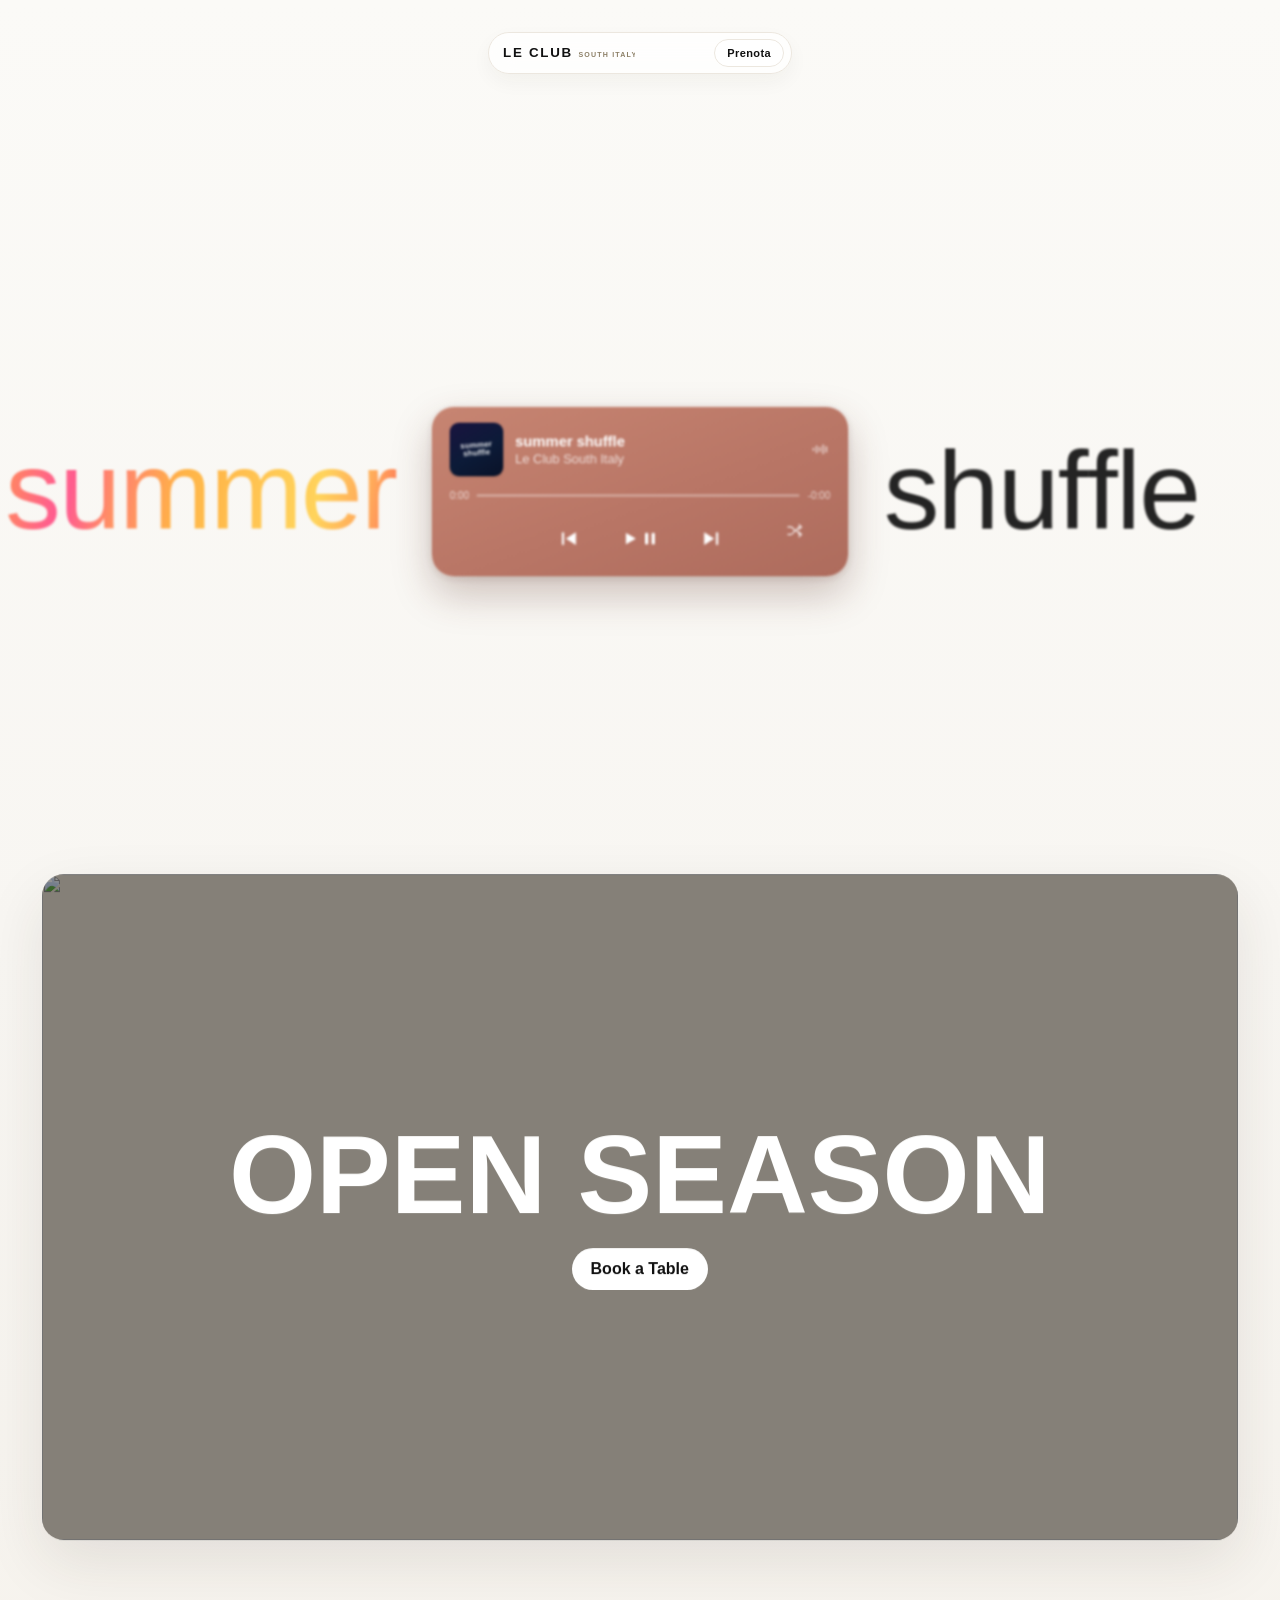
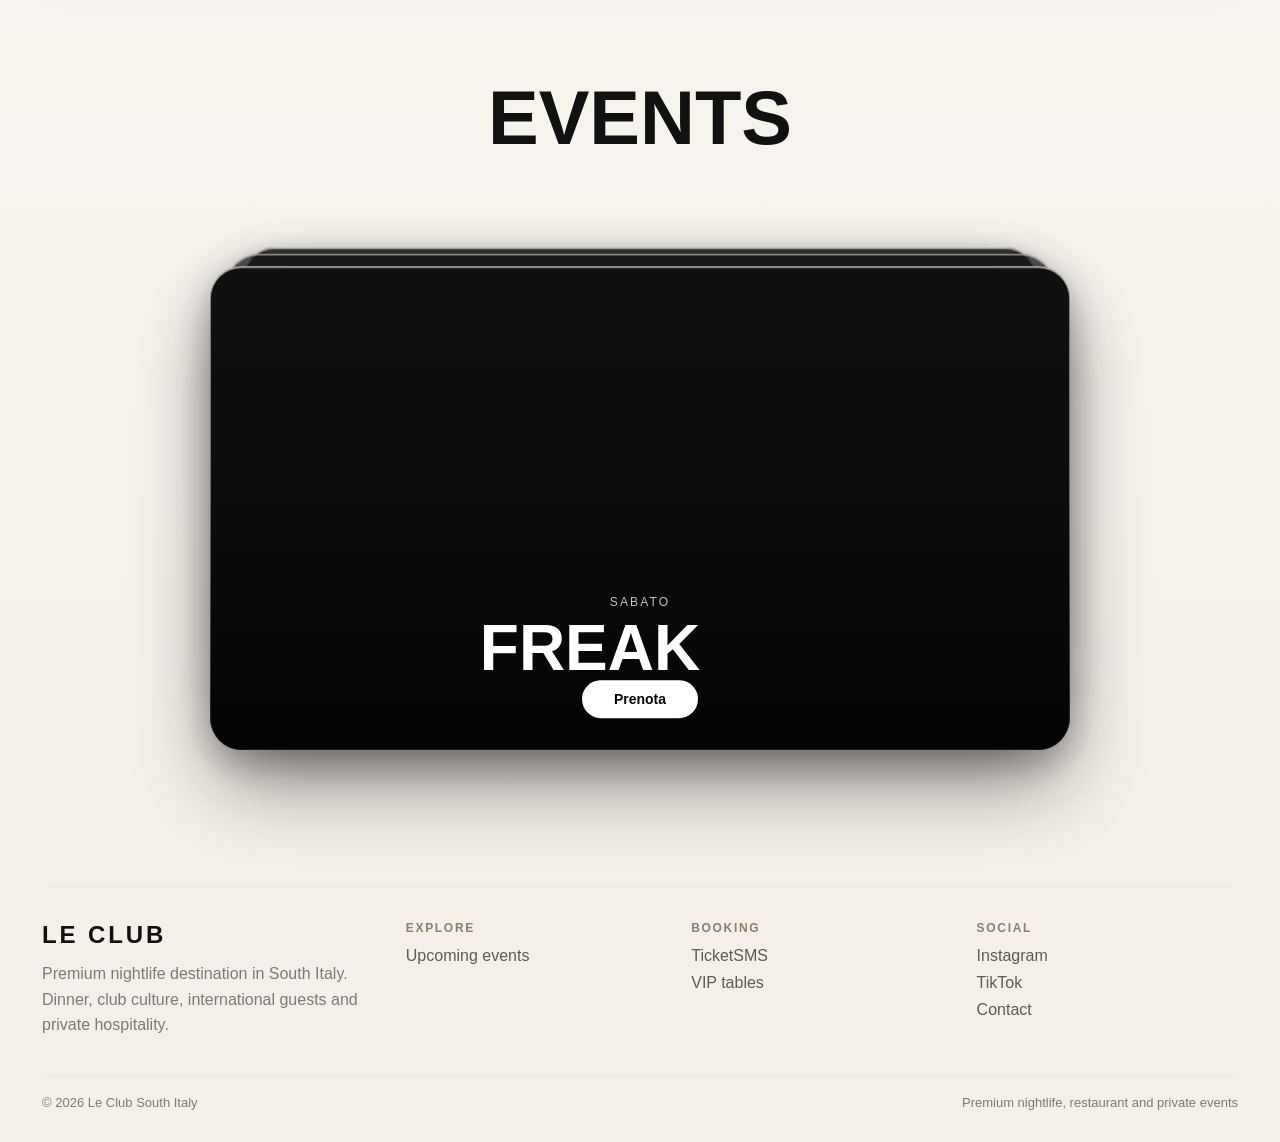
==== index.html @ eda1d2a5 "feat: add scroll-driven parallax to .hero section Hero block now translates upward at 35% of scroll " ====
<!DOCTYPE html>
<html lang="it">
<head>
<meta charset="UTF-8" />
<meta name="viewport" content="width=device-width, initial-scale=1.0" />
<meta name="description" content="Le Club South Italy: nightlife premium, eventi internazionali, ristorante, tavoli VIP e TicketSMS." />
<title>Le Club South Italy | Premium Nightlife</title>
<link rel="stylesheet" href="style.css?v=13" />
</head>
<body>
<div class="container">

<div class="nav header-visible">
<div class="nav-inner">
<div class="logo"><img src="le-club-logo.svg" alt="Le Club South Italy" /></div>
<a class="menu-toggle" href="mailto:vip@leclubsouthitaly.it">Prenota</a>
</div>
</div>

<div class="scroll-wrapper">

<section class="sound-hero" aria-label="Summer shuffle">
<div class="sound-hero-stage">
<div class="sound-hero-block">
<span class="sound-label sound-label-left" aria-hidden="true"><span class="sl" style="--i:0">s</span><span class="sl" style="--i:1">u</span><span class="sl" style="--i:2">m</span><span class="sl" style="--i:3">m</span><span class="sl" style="--i:4">e</span><span class="sl" style="--i:5">r</span></span>

<div class="sound-player" role="group" aria-label="Le Club summer shuffle player">
<div class="sp-top">
<div class="sp-artwork" aria-hidden="true">
<span class="sp-art-text">summer shuffle</span>
</div>
<div class="sp-meta">
<div class="sp-title">summer shuffle</div>
<div class="sp-artist">Le Club South Italy</div>
</div>
<svg class="sp-wave" viewBox="0 0 22 16" aria-hidden="true">
<rect x="0" y="6" width="2.4" height="4" rx="1"/>
<rect x="4" y="3" width="2.4" height="10" rx="1"/>
<rect x="8" y="5" width="2.4" height="6" rx="1"/>
<rect x="12" y="2" width="2.4" height="12" rx="1"/>
<rect x="16" y="4" width="2.4" height="8" rx="1"/>
</svg>
</div>

<div class="sp-progress">
<span class="sp-time sp-time-left">0:00</span>
<div class="sp-bar" role="slider" aria-label="Seek" tabindex="0" aria-valuemin="0" aria-valuemax="100" aria-valuenow="0"><span class="sp-bar-fill"></span></div>
<span class="sp-time sp-time-right">-0:00</span>
</div>

<div class="sp-controls">
<button type="button" class="sp-ctrl sp-ctrl-prev" aria-label="Restart current track">
<svg viewBox="0 0 24 24" aria-hidden="true" fill="currentColor">
<rect x="4.5" y="5" width="2.4" height="14" rx="1.1"/>
<path d="M20 5 L9 12 L20 19 Z"/>
</svg>
</button>
<button type="button" class="sp-ctrl sp-ctrl-play" aria-label="Open Le Club playlist on Spotify">
<svg class="sp-ico-play" viewBox="0 0 24 24" aria-hidden="true" fill="currentColor">
<path d="M7 5 L19 12 L7 19 Z"/>
</svg>
<svg class="sp-ico-pause" viewBox="0 0 24 24" aria-hidden="true" fill="currentColor">
<rect x="6" y="5" width="4" height="14" rx="1"/>
<rect x="14" y="5" width="4" height="14" rx="1"/>
</svg>
</button>
<button type="button" class="sp-ctrl sp-ctrl-next" aria-label="Open on Spotify" title="Open on Spotify">
<svg viewBox="0 0 24 24" aria-hidden="true" fill="currentColor">
<path d="M4 5 L15 12 L4 19 Z"/>
<rect x="17.1" y="5" width="2.4" height="14" rx="1.1"/>
</svg>
</button>
<button type="button" class="sp-ctrl sp-ctrl-airplay" aria-label="Open on Spotify" title="Open on Spotify">
<svg viewBox="0 0 24 24" aria-hidden="true" fill="none" stroke="currentColor" stroke-width="1.7" stroke-linecap="round" stroke-linejoin="round">
<path d="M3 7 L7 7 C10 7 11 12 13 12 C15 12 16 7 19 7 L21 7"/>
<path d="M3 17 L7 17 C10 17 11 12 13 12"/>
<path d="M15 12 C16 12 17 17 19 17 L21 17"/>
<path d="M18 4 L21 7 L18 10"/>
<path d="M18 14 L21 17 L18 20"/>
</svg>
</button>
</div>
<a
class="sound-player-link"
href="https://www.deezer.com/playlist/5237028406"
target="_blank"
rel="noopener noreferrer"
aria-label="Open Le Club playlist on Deezer"></a>
</div>

<span class="sound-label sound-label-right" aria-hidden="true"><span class="sl" style="--i:0">s</span><span class="sl" style="--i:1">h</span><span class="sl" style="--i:2">u</span><span class="sl" style="--i:3">f</span><span class="sl" style="--i:4">f</span><span class="sl" style="--i:5">l</span><span class="sl" style="--i:6">e</span></span>
</div>
</div>
</section>

<section class="hero" aria-label="Le Club South Italy">
<img src="https://images.unsplash.com/photo-1492684223066-81342ee5ff30?auto=format&fit=crop&w=1900&q=88" alt="" aria-hidden="true" />
<div class="hero-overlay">
<div class="hero-content">
<h1>OPEN SEASON</h1>
<div class="hero-actions">
<a class="btn primary" href="mailto:vip@leclubsouthitaly.it">Book a Table</a>
</div>
</div>
</div>
</section>

</div>

<section class="section" id="events">
<div class="section-head events-head">
<h2>EVENTS</h2>
</div>

<div class="events-stack-wrap">
<div class="events-stack">
<article class="event-card" style="background-image:url(https://images.unsplash.com/photo-1501386761578-eac5c94b800a?auto=format&fit=crop&w=1200&q=86)">
<div class="card-overlay"></div>
<div class="card-content">
<span class="card-day">SABATO</span>
<h2 class="card-title">FREAK</h2>
<button class="card-btn" onclick="location.href='mailto:vip@leclubsouthitaly.it'">Prenota</button>
</div>
</article>

<article class="event-card" style="background-image:url(https://images.unsplash.com/photo-1500530855697-b586d89ba3ee?auto=format&fit=crop&w=1200&q=86)">
<div class="card-overlay"></div>
<div class="card-content">
<span class="card-day">DOMENICA</span>
<h2 class="card-title">SUNSET</h2>
<button class="card-btn" onclick="location.href='mailto:vip@leclubsouthitaly.it'">Prenota</button>
</div>
</article>

<article class="event-card" style="background-image:url(https://images.unsplash.com/photo-1519671482749-fd09be7ccebf?auto=format&fit=crop&w=1200&q=86)">
<div class="card-overlay"></div>
<div class="card-content">
<span class="card-day">MARTEDÌ</span>
<h2 class="card-title">Serata Italiana</h2>
<button class="card-btn" onclick="location.href='mailto:vip@leclubsouthitaly.it'">Prenota</button>
</div>
</article>

<article class="event-card" style="background-image:url(https://images.unsplash.com/photo-1492684223066-81342ee5ff30?auto=format&fit=crop&w=1200&q=86)">
<div class="card-overlay"></div>
<div class="card-content">
<span class="card-day">GIOVEDÌ</span>
<h2 class="card-title">TRAPPEATON</h2>
<button class="card-btn" onclick="location.href='mailto:vip@leclubsouthitaly.it'">Prenota</button>
</div>
</article>
</div>
</div>
</section>

<footer class="footer">
<div class="footer-grid">
<div>
<div class="footer-brand">Le Club</div>
<p>Premium nightlife destination in South Italy. Dinner, club culture, international guests and private hospitality.</p>
</div>
<div>
<h4>Explore</h4>
<a href="#events">Upcoming events</a>
</div>
<div>
<h4>Booking</h4>
<a href="https://www.ticketsms.it/" target="_blank" rel="noopener">TicketSMS</a>
<a href="mailto:vip@leclubsouthitaly.it">VIP tables</a>
</div>
<div>
<h4>Social</h4>
<a href="https://www.instagram.com/" target="_blank" rel="noopener">Instagram</a>
<a href="https://www.tiktok.com/" target="_blank" rel="noopener">TikTok</a>
<a href="mailto:info@leclubsouthitaly.it">Contact</a>
</div>
</div>
<div class="footer-bottom">
<span>&copy; 2026 Le Club South Italy</span>
<span>Premium nightlife, restaurant and private events</span>
</div>
</footer>

</div>

<script>
const hero = document.querySelector('.hero');
const heroContent = document.querySelector('.hero-content');
const soundHero = document.querySelector('.sound-hero');
const soundHeroBlock = document.querySelector('.sound-hero-block');
const header = document.querySelector('.nav');
const eventsStack = document.querySelector('.events-stack');
const eventCards = document.querySelectorAll('.event-card');
const reduceMotion = window.matchMedia('(prefers-reduced-motion: reduce)');
let previousScrollY = window.scrollY;
let headerTicking = false;

if (hero && heroContent && !reduceMotion.matches) {
let ticking = false;

const updateHeroMotion = () => {
const scrollRange = window.innerWidth < 700 ? 220 : 280;
const heroTop = hero.getBoundingClientRect().top + window.scrollY;
const rawProgress = Math.max(window.scrollY - heroTop + window.innerHeight * .6, 0) / scrollRange;
const progress = Math.min(Math.max(rawProgress, 0), 1);
const safeEdge = window.innerWidth < 700 ? 28 : 42;
const availableShift = Math.max((hero.offsetHeight - heroContent.offsetHeight) / 2 - safeEdge, 0);
const desiredTravel = window.innerWidth < 700 ? 220 : 320;
const travel = Math.min(desiredTravel, availableShift);
const shift = -progress * travel;

heroContent.style.setProperty('--hero-text-shift', `${shift}px`);

const heroRect = hero.getBoundingClientRect();
const heroHeight = hero.offsetHeight;
const viewportH = window.innerHeight;
const travelDistance = heroHeight + viewportH;
const traveled = viewportH - heroRect.top;
const heroProgress = Math.min(Math.max(traveled / travelDistance, 0), 1);
hero.style.setProperty('--hero-parallax', `${-(heroProgress * travelDistance * 0.35).toFixed(2)}px`);

if (soundHero && soundHeroBlock) {
const covered = Math.max(0, viewportH - heroRect.top) / viewportH;
const coverProgress = Math.min(Math.max(covered, 0), 1);
const blockShift = coverProgress * (window.innerWidth < 700 ? 52 : 76);
const blockScale = 1 - coverProgress * .05;

soundHeroBlock.style.setProperty('--sound-cover-progress', coverProgress.toFixed(3));
soundHeroBlock.style.setProperty('--sound-cover-shift', `${blockShift.toFixed(2)}px`);
soundHeroBlock.style.setProperty('--sound-cover-scale', blockScale.toFixed(3));

soundHero.style.filter = `blur(${coverProgress * 6}px)`;
}

ticking = false;
};

const requestHeroMotion = () => {
if (!ticking) {
requestAnimationFrame(updateHeroMotion);
ticking = true;
}
};

updateHeroMotion();
window.addEventListener('scroll', requestHeroMotion, {passive:true});
window.addEventListener('resize', requestHeroMotion);
}

if (header) {
const updateHeaderVisibility = () => {
const currentScrollY = Math.max(window.scrollY, 0);
const scrollDelta = currentScrollY - previousScrollY;
const nearTop = currentScrollY < 96;

if (nearTop) {
header.classList.add('header-visible');
header.classList.remove('header-hidden');
previousScrollY = currentScrollY;
headerTicking = false;
return;
}

if (Math.abs(scrollDelta) < 4) {
headerTicking = false;
return;
}

const scrollingUp = scrollDelta < 0;

header.classList.toggle('header-visible', scrollingUp);
header.classList.toggle('header-hidden', !scrollingUp);

previousScrollY = currentScrollY;
headerTicking = false;
};

const requestHeaderVisibility = () => {
if (!headerTicking) {
requestAnimationFrame(updateHeaderVisibility);
headerTicking = true;
}
};

updateHeaderVisibility();
window.addEventListener('scroll', requestHeaderVisibility, {passive:true});
}

if (eventsStack && eventCards.length) {
let activeIndex = 0;
let startX = 0;
let currentX = 0;
let isDragging = false;
let hasDragged = false;
let isAnimating = false;

const stackPositions = [
{y:0, scale:1, zIndex:10},
{y:-22, scale:.96, zIndex:9},
{y:-38, scale:.92, zIndex:8}
];

function applyPositions() {
eventCards.forEach((card, i) => {
const depth = (i - activeIndex + eventCards.length) % eventCards.length;
card.classList.toggle('active', depth === 0);
if (depth < stackPositions.length) {
const pos = stackPositions[depth];
card.style.zIndex = pos.zIndex;
card.style.transform = `translate(-50%, calc(-50% + ${pos.y}px)) scale(${pos.scale})`;
card.style.opacity = depth === 0 ? '1' : '0.7';
card.style.pointerEvents = depth === 0 ? 'auto' : 'none';
} else {
card.style.zIndex = 1;
card.style.transform = `translate(-50%, calc(-50% + ${stackPositions[2].y}px)) scale(${stackPositions[2].scale})`;
card.style.opacity = '0.5';
card.style.pointerEvents = 'none';
}
});
}

function sendToBack() {
const card = eventCards[activeIndex];
card.style.transition = 'transform 450ms ease, opacity 300ms ease';
card.style.transform = `translate(-50%, calc(-50% + 0px)) rotate(8deg) scale(0.9)`;
card.style.opacity = '0.3';

requestAnimationFrame(() => {
requestAnimationFrame(() => {
activeIndex = (activeIndex + 1) % eventCards.length;
card.style.transition = 'none';
card.style.opacity = '0.5';
applyPositions();
requestAnimationFrame(() => {
card.style.transition = 'transform 450ms ease, opacity 300ms ease';
setTimeout(() => {
card.style.transition = '';
isAnimating = false;
}, 450);
});
});
});
}

function goToIndex(newIndex) {
if (isAnimating) return;
isAnimating = true;
sendToBack();
}

eventsStack.addEventListener('pointerdown', (e) => {
if (e.target.closest('.card-btn')) return;
if (isAnimating) return;
isDragging = true;
hasDragged = false;
startX = e.clientX;
currentX = startX;
eventsStack.classList.add('is-dragging');
eventsStack.setPointerCapture(e.pointerId);
});

eventsStack.addEventListener('pointermove', (e) => {
if (!isDragging) return;
currentX = e.clientX;
const delta = currentX - startX;
if (Math.abs(delta) > 6) hasDragged = true;
const activeCard = eventCards[activeIndex];
if (activeCard) {
const tilt = Math.max(-6, Math.min(6, delta * 0.02));
activeCard.style.transition = 'none';
activeCard.style.transform = `translate(-50%, calc(-50% + 0px)) scale(1) rotate(${tilt}deg) translateX(${delta * 0.3}px)`;
}
});

const finishDrag = (e) => {
if (!isDragging) return;
const delta = currentX - startX;
const threshold = 50;

if (Math.abs(delta) > threshold && hasDragged) {
goToIndex(activeIndex + (delta < 0 ? 1 : -1));
} else {
const activeCard = eventCards[activeIndex];
if (activeCard) {
activeCard.style.transition = 'transform 550ms cubic-bezier(0.34, 1.56, 0.64, 1)';
applyPositions();
setTimeout(() => {
activeCard.style.transition = '';
}, 550);
}
}

isDragging = false;
eventsStack.classList.remove('is-dragging');
if (e.pointerId !== undefined && eventsStack.hasPointerCapture(e.pointerId)) {
eventsStack.releasePointerCapture(e.pointerId);
}
};

eventsStack.addEventListener('pointerup', finishDrag);
eventsStack.addEventListener('pointercancel', finishDrag);

eventCards.forEach((card, i) => {
card.querySelector('.card-btn').addEventListener('click', (e) => {
e.stopPropagation();
});
});

applyPositions();

if ('IntersectionObserver' in window && !reduceMotion.matches) {
const eventReveal = new IntersectionObserver((entries) => {
entries.forEach((entry) => {
if (entry.isIntersecting) {
document.querySelector('.events-stack-wrap').classList.add('is-visible');
eventReveal.unobserve(entry.target);
}
});
}, {threshold:.24});

eventReveal.observe(document.querySelector('.events-stack-wrap'));
} else {
document.querySelector('.events-stack-wrap').classList.add('is-visible');
}
}

// ─── Deezer Preview Player ─────────────────────────────────────────
(function () {
  'use strict';

  const LOG  = (...a) => console.log('[LeClub]', ...a);
  const WARN = (...a) => console.warn('[LeClub]', ...a);

  // ── DOM refs ────────────────────────────────────────────────────
  const spPlayer = document.querySelector('.sound-player');
  const playBtn  = document.querySelector('.sp-ctrl-play');
  const prevBtn  = document.querySelector('.sp-ctrl-prev');
  const nextBtn  = document.querySelector('.sp-ctrl-next');
  const shuffBtn = document.querySelector('.sp-ctrl-airplay');
  const barFill  = document.querySelector('.sp-bar-fill');
  const barEl    = document.querySelector('.sp-bar');
  const timeCur  = document.querySelector('.sp-time-left');
  const timeRem  = document.querySelector('.sp-time-right');
  const titleEl  = document.querySelector('.sp-title');
  const artistEl = document.querySelector('.sp-artist');
  const artText  = document.querySelector('.sp-art-text');

  // ── State ────────────────────────────────────────────────────────
  let tracks = [];   // [{ title, artist, preview_url }]
  let cursor = 0;    // current index in tracks[]
  let audio  = null; // current HTMLAudioElement
  let rafId  = null;

  // ── Helpers ─────────────────────────────────────────────────────
  const fmtSec = (s) => {
    const t = Math.max(0, Math.floor(s));
    return `${Math.floor(t / 60)}:${String(t % 60).padStart(2, '0')}`;
  };
  const setLoading = (v) => spPlayer && spPlayer.classList.toggle('is-loading', v);
  const setPlaying = (v) => spPlayer && spPlayer.classList.toggle('is-playing', v);

  // ── Playlist loader (JSONP) ──────────────────────────────────────
  const loadPlaylist = () => {
    const cbName = '_dz_cb_' + Date.now();
    const script = document.createElement('script');

    const cleanup = () => {
      delete window[cbName];
      if (script.parentNode) script.parentNode.removeChild(script);
    };

    const timeout = setTimeout(() => {
      cleanup();
      WARN('Deezer JSONP timed out after 10 s');
    }, 10000);

    window[cbName] = (data) => {
      clearTimeout(timeout);
      cleanup();
      tracks = (data.data || [])
        .filter(t => t.preview)
        .map(t => ({
          title:       t.title,
          artist:      t.artist.name,
          preview_url: t.preview,
          proxy_url:   '/api/audio?url=' + encodeURIComponent(t.preview),
        }));
      LOG(`Deezer tracks loaded: ${tracks.length} tracks`);
      if (tracks.length) showTrack(0);
    };

    script.src = 'https://api.deezer.com/playlist/5237028406/tracks?limit=50&output=jsonp&callback=' + cbName;
    script.onerror = () => { clearTimeout(timeout); cleanup(); WARN('Deezer JSONP script error'); };
    document.head.appendChild(script);
  };

  // Update player metadata UI without starting audio
  const showTrack = (idx) => {
    cursor = idx;
    const t = tracks[idx];
    if (!t) return;
    if (titleEl)  titleEl.textContent  = t.title;
    if (artistEl) artistEl.textContent = t.artist;
    if (artText)  artText.textContent  = t.title;
  };

  // ── Audio engine ─────────────────────────────────────────────────
  const stopAudio = () => {
    if (rafId)  { cancelAnimationFrame(rafId); rafId = null; }
    if (audio)  { audio.pause(); audio.src = ''; audio = null; }
    setPlaying(false);
    setLoading(false);
    if (barFill) barFill.style.width = '0%';
    if (barEl)   barEl.setAttribute('aria-valuenow', 0);
    if (timeCur) timeCur.textContent = '0:00';
    if (timeRem) timeRem.textContent = '-0:00';
  };

  // requestAnimationFrame progress ticker
  const tick = () => {
    if (!audio || audio.paused || !audio.duration) { rafId = null; return; }
    const pos = audio.currentTime;
    const dur = audio.duration;
    const pct = (pos / dur) * 100;
    if (barFill) barFill.style.width = pct.toFixed(2) + '%';
    if (barEl)   barEl.setAttribute('aria-valuenow', Math.round(pct));
    if (timeCur) timeCur.textContent = fmtSec(pos);
    if (timeRem) timeRem.textContent = '-' + fmtSec(dur - pos);
    rafId = requestAnimationFrame(tick);
  };

  // Play a track by index (wraps, skips null-preview tracks)
  const playTrack = async (idx) => {
    if (!tracks.length) return;
    idx = ((idx % tracks.length) + tracks.length) % tracks.length;

    // Skip any remaining null-preview entries (loadPlaylist already filters, but be safe)
    let attempts = 0;
    while (!tracks[idx].preview_url && attempts++ < tracks.length) {
      LOG('No preview available, skipping...');
      idx = (idx + 1) % tracks.length;
    }
    if (!tracks[idx].preview_url) { LOG('Error: no previewable tracks found'); return; }

    stopAudio();
    showTrack(idx);
    setLoading(true);

    const tryAudio = (src, fallback) => {
      const a = new Audio(src);
      a.volume = 0.8;

      a.addEventListener('canplay', () => {
        setLoading(false);
        setPlaying(true);
        if (!rafId) rafId = requestAnimationFrame(tick);
      }, { once: true });

      a.addEventListener('ended', () => {
        LOG('Track ended — advancing');
        setPlaying(false);
        if (rafId) { cancelAnimationFrame(rafId); rafId = null; }
        playTrack(cursor + 1);
      });

      a.addEventListener('error', () => {
        const name = tracks[cursor] && tracks[cursor].title;
        LOG('Audio error' + (name ? ' — ' + name : '') + ' src=' + src);
        if (fallback) {
          LOG('Trying fallback URL...');
          stopAudio();
          tryAudio(fallback, null);
        } else {
          setLoading(false);
          setPlaying(false);
        }
      });

      a.addEventListener('waiting',  () => setLoading(true));
      a.addEventListener('playing',  () => {
        setLoading(false);
        setPlaying(true);
        if (!rafId) rafId = requestAnimationFrame(tick);
      });

      a.play().then(() => {
        LOG(`Playing: ${tracks[idx].title} by ${tracks[idx].artist}`);
      }).catch(e => {
        LOG('Play error: ' + e.message);
        if (fallback) {
          LOG('Trying fallback URL...');
          stopAudio();
          tryAudio(fallback, null);
        } else {
          setLoading(false);
        }
      });

      audio = a;
    };

    tryAudio(tracks[idx].proxy_url, tracks[idx].preview_url);
  };

  // ── Init ─────────────────────────────────────────────────────────
  loadPlaylist();

  // ── UI bindings ──────────────────────────────────────────────────
  const on = (el, fn) => {
    if (!el) return;
    el.addEventListener('click', (e) => {
      e.preventDefault();
      e.stopPropagation();
      Promise.resolve(fn(e)).catch(err => WARN('handler error:', err));
    });
  };

  on(playBtn, async () => {
    if (!tracks.length) { LOG('Tracks not loaded yet'); return; }

    // Nothing playing yet, or audio was torn down — start from current cursor
    if (!audio || audio.src === '' || audio.ended) {
      await playTrack(cursor);
      return;
    }

    if (audio.paused) {
      LOG('Resuming');
      await audio.play();
      setPlaying(true);
      if (!rafId) rafId = requestAnimationFrame(tick);
    } else {
      LOG('Pausing');
      audio.pause();
      setPlaying(false);
      if (rafId) { cancelAnimationFrame(rafId); rafId = null; }
    }
  });

  on(prevBtn, async () => {
    if (!tracks.length) return;
    // > 3 s in: restart current track; otherwise go to previous
    if (audio && audio.currentTime > 3) {
      audio.currentTime = 0;
    } else {
      await playTrack(cursor - 1);
    }
  });

  on(nextBtn, async () => {
    if (!tracks.length) return;
    await playTrack(cursor + 1);
  });

  on(shuffBtn, async () => {
    if (!tracks.length) return;
    shuffBtn.classList.add('is-active');
    setTimeout(() => shuffBtn.classList.remove('is-active'), 400);
    await playTrack(Math.floor(Math.random() * tracks.length));
  });

  on(barEl, (e) => {
    if (!audio || !audio.duration) return;
    const r   = barEl.getBoundingClientRect();
    const pct = Math.max(0, Math.min(1, (e.clientX - r.left) / r.width));
    audio.currentTime = pct * audio.duration;
    // update bar immediately even if paused
    if (barFill) barFill.style.width = (pct * 100).toFixed(2) + '%';
    if (timeCur) timeCur.textContent = fmtSec(audio.currentTime);
    if (timeRem) timeRem.textContent = '-' + fmtSec(audio.duration - audio.currentTime);
  });
})();

</script>
</body>
</html>
---- style.css ----
:root{
--bg:#f8f6f2;
--card:#ffffff;
--surface:#ffffff;
--surface-soft:#f1ede6;
--text:#111111;
--muted:#7a7a7a;
--line:#ece7df;
--accent:#cdbfa4;
--accent-soft:#eee7da;
--ink:#111111;
--radius:20px;
--shadow:0 24px 70px rgba(48,41,31,.12);
--hero-offset:clamp(104px,9vw,140px);
}
*{box-sizing:border-box}
html{scroll-behavior:smooth}
body{
margin:0;
font-family:'SF Pro Display',-apple-system,BlinkMacSystemFont,sans-serif;
background:linear-gradient(180deg,#fbfaf7 0%,var(--bg) 34%,#f4efe7 100%);
color:var(--text);
letter-spacing:0;
}
a{color:inherit}
button,input{font:inherit}
img{display:block;max-width:100%}
.container{width:min(1240px,100%);margin:auto;padding:28px 22px 22px}
.section{padding:88px 0 0}
.section-head{
display:flex;
align-items:flex-end;
justify-content:space-between;
gap:24px;
margin-bottom:22px;
}
.section-kicker{
margin:0 0 10px;
color:var(--accent);
font-size:12px;
font-weight:700;
letter-spacing:.16em;
text-transform:uppercase;
}
.section h2{
margin:0;
max-width:760px;
font-size:clamp(34px,5vw,70px);
line-height:.98;
font-weight:760;
text-transform:uppercase;
}
.section-lead{max-width:430px;margin:0;color:var(--muted);font-size:17px;line-height:1.7}

/* NAV */
.nav{--header-top:32px;position:fixed;top:var(--header-top);left:50%;z-index:100;display:flex;justify-content:center;transform:translateX(-50%)}
.nav.header-hidden .nav-inner{transform:translateY(calc(-100% - var(--header-top) - 12px))}
.nav.header-visible .nav-inner{transform:translateY(0)}
.nav-inner{
width:min(304px,calc(100vw - 56px));
display:flex;
align-items:center;
justify-content:space-between;
gap:10px;
padding:6px 7px 6px 14px;
border:1px solid var(--line);
border-radius:999px;
background:rgba(255,255,255,.78);
box-shadow:0 8px 20px rgba(48,41,31,.045);
backdrop-filter:blur(12px);
transition:transform .24s ease;
will-change:transform;
}
.logo{display:flex;align-items:center;min-width:0}
.logo img{display:block;width:auto;height:22px;max-width:168px}
.menu-toggle{
min-width:64px;
height:28px;
padding:0 12px;
display:inline-flex;
align-items:center;
justify-content:center;
border:1px solid var(--line);
border-radius:999px;
background:rgba(255,255,255,.72);
color:#111;
font-size:11px;
font-weight:650;
letter-spacing:.035em;
text-decoration:none;
box-shadow:none;
transition:transform .2s ease,box-shadow .2s ease,background .2s ease;
}
.menu-toggle:hover{transform:translateY(-1px);background:#fff;box-shadow:0 6px 14px rgba(48,41,31,.06)}

/* SHARED */
.btn{
display:inline-flex;
align-items:center;
justify-content:center;
gap:8px;
min-height:46px;
padding:12px 18px;
border:1px solid transparent;
border-radius:999px;
font-weight:720;
text-decoration:none;
transition:transform .2s ease,background .2s ease,border-color .2s ease,color .2s ease,box-shadow .2s ease,opacity .2s ease;
}
.btn:hover{transform:translateY(-2px);box-shadow:0 14px 28px rgba(48,41,31,.13)}
.btn.primary{background:#111;color:#fff;border-color:#111}
.btn.light{background:rgba(255,255,255,.92);color:#111;border-color:rgba(255,255,255,.58)}
.btn.ghost{background:rgba(255,255,255,.15);color:white;border-color:rgba(255,255,255,.42)}
.btn.dark{background:#111;color:#fff}

/* SCROLL WRAPPER */
.scroll-wrapper{
position:relative;
}

/* SOUND HERO (summer shuffle player) */
.sound-hero{
position:sticky;
top:0;
height:100vh;
z-index:1;
background:transparent;
will-change:filter;
}
.sound-hero-stage{
min-height:100vh;
display:grid;
place-items:center;
padding:clamp(24px,5vw,56px) 0;
pointer-events:none;
}
.sound-hero-block{
--sound-cover-progress:0;
--sound-cover-shift:0px;
--sound-cover-scale:1;
width:min(100%,1180px);
display:grid;
grid-template-columns:minmax(0,1fr) minmax(320px,420px) minmax(0,1fr);
grid-template-areas:"summer player shuffle";
justify-items:center;
align-items:center;
gap:clamp(18px,4vw,36px);
transform:translate3d(0,var(--sound-cover-shift),0) scale(var(--sound-cover-scale));
transform-origin:center center;
will-change:transform;
pointer-events:none;
}
.sound-label{
position:relative;
font-size:clamp(44px,9vw,112px);
line-height:.95;
font-weight:300;
letter-spacing:-.015em;
color:var(--text);
user-select:none;
font-family:'SF Pro Display',-apple-system,BlinkMacSystemFont,sans-serif;
white-space:nowrap;
opacity:0;
transform:translate3d(0,18px,0);
animation:label-reveal .9s cubic-bezier(.22,1,.36,1) .08s forwards,
  label-drift 12s ease-in-out 1.05s infinite alternate;
pointer-events:none;
}
.sound-label-left{
grid-area:summer;
justify-self:end;
}
.sound-label-right{
grid-area:shuffle;
justify-self:start;
animation-delay:.26s,1.35s;
}

/* 'summer' keeps the warm gradient per letter
   La gradient è applicata ad ogni lettera singola (non al parent) perché
   background-clip:text combinato con transform sui figli causa rendering
   inconsistente. Ogni lettera ha il proprio slot di gradient calcolato
   tramite --i per simulare una gradient continua. */
.sound-label-left .sl{
background-image:linear-gradient(100deg,#ff8e5a 0%,#ff5d8f 18%,#ffb347 38%,#ffd45c 58%,#ff8e5a 78%,#ff5d8f 100%);
background-size:600% 100%;
background-position:calc(var(--i) * 16% + 0%) 50%;
-webkit-background-clip:text;
background-clip:text;
-webkit-text-fill-color:transparent;
color:transparent;
display:inline-block;
}
.sound-label-right .sl{
display:inline-block;
color:rgba(17,17,17,.92);
}

.sound-player{
grid-area:player;
position:relative;
display:block;
width:min(100%,420px);
z-index:1;
padding:16px 18px 14px;
border-radius:22px;
background:linear-gradient(160deg,#c78572 0%,#b97666 55%,#ae6c5d 100%);
box-shadow:0 18px 40px rgba(88,48,36,.28),0 2px 8px rgba(88,48,36,.14),inset 0 1px 0 rgba(255,255,255,.12);
color:#fff;
cursor:pointer;
transition:box-shadow .24s ease,transform .24s ease;
}
.sound-player:hover{
box-shadow:0 22px 50px rgba(88,48,36,.3),0 2px 8px rgba(88,48,36,.14),inset 0 1px 0 rgba(255,255,255,.12);
transform:translateY(-1px);
}
.sound-player svg{display:block;max-width:none}
.sound-player-link{
position:absolute;
inset:0;
z-index:4;
display:block;
background:transparent;
cursor:pointer;
border-radius:inherit;
}
.sound-player-link:focus-visible{
outline:2px solid rgba(255,255,255,.78);
outline-offset:4px;
}
.sp-top{display:flex;align-items:center;gap:12px}
.sp-artwork{
width:54px;height:54px;flex:0 0 54px;
border-radius:9px;
background:linear-gradient(150deg,#1a1440 0%,#0c1b38 55%,#0a1228 100%);
display:flex;align-items:center;justify-content:center;
padding:4px;
box-shadow:0 1px 2px rgba(0,0,0,.2);
overflow:hidden;
}
.sp-artwork span{
font-size:8px;
font-weight:600;
text-transform:lowercase;
letter-spacing:.02em;
line-height:1.05;
color:#fff;
text-align:center;
transform:rotate(-4deg);
opacity:.92;
}
.sp-meta{flex:1;min-width:0}
.sp-title{
font-size:15px;font-weight:600;letter-spacing:-.005em;
white-space:nowrap;overflow:hidden;text-overflow:ellipsis;
color:#fff;
}
.sp-artist{
font-size:13px;font-weight:400;
color:rgba(255,255,255,.76);
white-space:nowrap;overflow:hidden;text-overflow:ellipsis;
margin-top:2px;
}
.sp-wave{
width:18px;height:14px;flex:0 0 18px;
opacity:.56;fill:#fff;
}
.sp-progress{
display:flex;align-items:center;gap:8px;
margin-top:14px;
}
.sp-time{
font-size:10px;font-weight:500;
color:rgba(255,255,255,.72);
font-variant-numeric:tabular-nums;
}
.sp-bar{
flex:1;height:3px;border-radius:2px;
background:rgba(255,255,255,.28);
overflow:hidden;
cursor:pointer;
}
.sp-bar-fill{display:block;width:0;height:100%;background:rgba(255,255,255,.92);border-radius:2px}
.sp-controls{
display:flex;align-items:center;justify-content:center;
gap:26px;
margin-top:10px;
padding:6px 0 2px;
position:relative;
z-index:5;
}
.sp-ctrl{
display:inline-flex;align-items:center;justify-content:center;
background:none;border:0;padding:4px;margin:0;
color:#fff;cursor:pointer;
transition:transform .14s ease,opacity .14s ease;
position:relative;
z-index:5;
min-width:44px;
min-height:44px;
}
.sp-ctrl:hover{opacity:.82}
.sp-ctrl:active{transform:scale(.9)}
.sp-ctrl:focus-visible{outline:2px solid rgba(255,255,255,.72);outline-offset:3px;border-radius:6px}
.sp-ctrl svg{width:22px;height:22px;display:block}
.sp-ctrl-play svg{width:20px;height:20px}
.sp-ctrl-play{z-index:6;border-radius:999px}
.sp-ctrl-airplay{position:absolute;right:14px;bottom:10px;opacity:.82;padding:6px}
.sp-ctrl-airplay svg{width:18px;height:18px}
.sp-ctrl-airplay.is-active{opacity:1;transform:scale(1.12)}

/* ─── Spotify playback state ─────────────────────────────────────── */
.sound-player{pointer-events:auto}
.sp-bar{position:relative;z-index:5}
.sp-ico-pause{display:none}

/* Playing */
.sound-player.is-playing .sp-ico-play{display:none}
.sound-player.is-playing .sp-ico-pause{display:block}
.sound-player.is-playing .sp-wave{opacity:.9}
.sound-player.is-playing .sp-wave rect{animation:wave-pulse .52s ease-in-out infinite alternate}
.sound-player.is-playing .sp-wave rect:nth-child(2){animation-delay:.1s}
.sound-player.is-playing .sp-wave rect:nth-child(3){animation-delay:.22s}
.sound-player.is-playing .sp-wave rect:nth-child(4){animation-delay:.34s}
.sound-player.is-playing .sp-wave rect:nth-child(5){animation-delay:.46s}

/* Loading — spinner replaces play/pause icon */
.sound-player.is-loading .sp-ctrl-play .sp-ico-play,
.sound-player.is-loading .sp-ctrl-play .sp-ico-pause{opacity:0}
.sound-player.is-loading .sp-ctrl-play::after{
content:'';
position:absolute;
inset:0;
margin:auto;
width:14px;height:14px;
border:1.8px solid rgba(255,255,255,.22);
border-top-color:rgba(255,255,255,.88);
border-radius:50%;
animation:sp-spin .65s linear infinite;
}

@keyframes label-reveal{
to{opacity:1;transform:translate3d(0,0,0)}
}
@keyframes label-drift{
0%{transform:translate3d(0,0,0)}
100%{transform:translate3d(0,-4px,0)}
}
@keyframes wave-pulse{
0%{transform:scaleY(.86)}
100%{transform:scaleY(1)}
}
@keyframes sp-spin{
to{transform:rotate(360deg)}
}
@keyframes player-progress{
0%{width:22%}
100%{width:76%}
}

@media(prefers-reduced-motion:reduce){
.sound-hero-block{transform:none}
.sound-label{animation:none;opacity:1;transform:none}
}

/* HERO */
.hero{
position:relative;
z-index:10;
min-height:clamp(560px,74vh,760px);
overflow:hidden;
border-radius:22px;
background:#d9d0c3;
box-shadow:0 22px 60px rgba(48,41,31,.1);
isolation:isolate;
transform:translate3d(0,var(--hero-parallax,0px),0);
will-change:transform;
}
.hero>img{
position:absolute;
inset:0;
width:100%;
height:100%;
object-fit:cover;
filter:saturate(.88) contrast(1.04) brightness(.94);
}
.hero::after{
content:"";
position:absolute;
inset:0;
background:rgba(17,17,17,.42);
z-index:1;
}
.hero-overlay{
position:relative;
z-index:2;
min-height:inherit;
display:flex;
align-items:center;
justify-content:center;
padding:clamp(28px,5vw,64px);
}
.hero-content{
display:flex;
flex-direction:column;
align-items:center;
gap:22px;
text-align:center;
transform:translate3d(0,var(--hero-text-shift,0px),0);
transition:transform .06s linear;
will-change:transform;
}
.hero h1{
max-width:980px;
margin:0;
font-size:clamp(48px,9vw,112px);
line-height:.9;
font-weight:760;
text-transform:uppercase;
color:white;
}
.hero-actions{display:flex;justify-content:center}
.hero .btn{min-height:42px;padding:11px 18px}
.hero .btn.primary{background:#fff;color:#111;border-color:rgba(255,255,255,.76);box-shadow:none}

@media(prefers-reduced-motion:reduce){
.hero{transform:none;will-change:auto}
.hero-content{transform:none;transition:none;will-change:auto}
}

/* EVENTS */
.events-head{
display:block;
max-width:none;
margin:0 0 clamp(26px,5vw,54px);
text-align:center;
}
.events-head h2{max-width:none;font-size:clamp(40px,7vw,76px);line-height:.95}
.events-stack-wrap{
opacity:0;
transform:translate3d(0,26px,0) scale(.985);
transition:opacity .7s ease,transform .7s cubic-bezier(.22,1,.36,1);
will-change:opacity,transform;
}
.events-stack-wrap.is-visible{opacity:1;transform:translate3d(0,0,0) scale(1)}
.events-stack{
position:relative;
width:100%;
height:600px;
display:flex;
align-items:center;
justify-content:center;
overflow:visible;
touch-action:pan-y;
}
.events-stack.is-dragging{cursor:grabbing}
.event-card{
width:min(82vw,860px);
aspect-ratio:16/9;
border-radius:32px;
overflow:hidden;
position:absolute;
left:50%;
top:50%;
cursor:grab;
user-select:none;
background-size:cover;
background-position:center;
background-color:#101010;
box-shadow:0 2px 0 0 rgba(255,255,255,.45) inset,0 40px 80px rgba(0,0,0,.3),0 12px 32px rgba(0,0,0,.2);
outline:1.5px solid rgba(255,255,255,.5);
outline-offset:-1.5px;
transition:transform .45s cubic-bezier(.25,.46,.45,.94),opacity .4s ease;
will-change:transform,opacity;
}
.event-card.active{cursor:grab}
.event-card:not(.active){cursor:pointer}
.card-overlay{
position:absolute;
inset:0;
background:linear-gradient(to top,rgba(0,0,0,.8) 0%,rgba(0,0,0,.2) 55%,transparent 100%);
z-index:1;
}
.card-content{
position:absolute;
bottom:32px;
left:0;
right:0;
text-align:center;
color:white;
z-index:2;
}
.card-day{
display:block;
font-size:12px;
letter-spacing:.18em;
text-transform:uppercase;
opacity:.75;
margin-bottom:8px;
}
.card-title{
font-size:clamp(22px,4vw,46px);
font-weight:800;
margin:0 0 16px 0;
line-height:1;
text-transform:uppercase;
}
.card-btn{
background:white;
color:black;
border:none;
padding:11px 32px;
border-radius:100px;
font-size:14px;
font-weight:600;
cursor:pointer;
transition:transform .2s ease,box-shadow .2s ease;
}
.card-btn:hover{
transform:translateY(-2px);
box-shadow:0 8px 24px rgba(0,0,0,.2);
}

/* RESTAURANT */
.restaurant{
display:grid;
grid-template-columns:1.08fr .92fr;
gap:18px;
align-items:stretch;
}
.feature-media{
min-height:520px;
overflow:hidden;
border-radius:var(--radius);
box-shadow:0 18px 46px rgba(48,41,31,.1);
}
.feature-media img{width:100%;height:100%;object-fit:cover;filter:saturate(.9) contrast(1.02);transition:transform .55s ease}
.feature-media:hover img{transform:scale(1.04)}
.feature-copy{
display:flex;
flex-direction:column;
justify-content:center;
gap:18px;
padding:clamp(26px,4vw,52px);
border:1px solid var(--line);
border-radius:var(--radius);
background:var(--card);
box-shadow:0 18px 46px rgba(48,41,31,.08);
}
.feature-copy h3{margin:0;font-size:clamp(30px,4vw,54px);font-weight:760;line-height:.98;text-transform:uppercase}
.feature-copy .eyebrow{color:#8d8067}
.feature-copy p{margin:0;color:var(--muted);font-size:16px;line-height:1.75}
.detail-grid{display:grid;grid-template-columns:repeat(2,1fr);gap:12px;margin-top:4px}
.detail{
padding:14px;
border:1px solid var(--line);
border-radius:14px;
background:#fbfaf7;
}
.detail strong{display:block;font-size:13px;font-weight:720;text-transform:uppercase}
.detail span{display:block;margin-top:6px;color:var(--muted);font-size:13px;line-height:1.4}

/* LOCATION */
.location{
display:grid;
grid-template-columns:.9fr 1.1fr;
gap:18px;
align-items:stretch;
}
.location-panel{
padding:clamp(26px,4vw,52px);
border:1px solid var(--line);
border-radius:var(--radius);
background:var(--card);
box-shadow:0 18px 46px rgba(48,41,31,.08);
}
.location-panel h3{margin:0 0 14px;font-size:clamp(30px,4vw,54px);font-weight:760;line-height:.98;text-transform:uppercase}
.location-panel p{margin:0 0 20px;color:var(--muted);line-height:1.75}
.location-list{display:grid;gap:12px;margin-bottom:22px}
.location-list div{display:flex;justify-content:space-between;gap:16px;padding-bottom:12px;border-bottom:1px solid var(--line)}
.location-list strong{font-size:13px;font-weight:720;text-transform:uppercase}
.location-list span{color:var(--muted);text-align:right}
.map-card{
position:relative;
min-height:430px;
overflow:hidden;
border-radius:var(--radius);
background:#d8d0c3;
box-shadow:0 18px 46px rgba(48,41,31,.1);
}
.map-card img{position:absolute;inset:0;width:100%;height:100%;object-fit:cover;filter:saturate(.82) contrast(1.02) brightness(1.06)}
.map-card::after{content:"";position:absolute;inset:0;background:linear-gradient(0deg,rgba(17,17,17,.56),rgba(17,17,17,.04))}
.map-label{
position:absolute;
left:22px;
right:22px;
bottom:22px;
z-index:2;
display:flex;
justify-content:space-between;
gap:16px;
align-items:end;
}
.map-label strong{display:block;font-size:24px;font-weight:760;text-transform:uppercase;color:white}
.map-label span{display:block;margin-top:6px;color:rgba(255,255,255,.72)}

/* FOOTER */
.footer{
margin-top:78px;
padding:34px 0 10px;
border-top:1px solid var(--line);
}
.footer-grid{
display:grid;
grid-template-columns:1.3fr repeat(3,1fr);
gap:24px;
align-items:start;
}
.footer-brand{font-size:24px;font-weight:760;letter-spacing:.12em;text-transform:uppercase}
.footer p{max-width:360px;margin:12px 0 0;color:var(--muted);line-height:1.6}
.footer h4{margin:0 0 12px;color:#8d8067;font-size:12px;letter-spacing:.14em;text-transform:uppercase}
.footer a{display:block;margin:9px 0;color:#5f5a53;text-decoration:none}
.footer a:hover{color:var(--text)}
.footer-bottom{
display:flex;
justify-content:space-between;
gap:18px;
margin-top:38px;
padding-top:18px;
border-top:1px solid var(--line);
color:var(--muted);
font-size:13px;
}

/* RESPONSIVE */
@media(max-width:980px){
.container{padding:16px}
.nav{--header-top:22px}
.nav-inner{width:min(316px,calc(100vw - 32px))}
.hero{min-height:620px}
.sound-hero{height:100vh}
.sound-hero-stage{min-height:100vh}
.sound-label{font-size:clamp(34px,6vw,68px)}
.sound-player{width:min(100%,380px)}
.section{padding-top:58px}
.section-head{display:block}
.section-lead{margin-top:14px}
.restaurant,.location{grid-template-columns:1fr}
.events-stack{height:520px}
.event-card{width:min(82vw,600px)}
.feature-media,.map-card{min-height:420px}
.footer-grid{grid-template-columns:1fr 1fr}
}
@media(max-width:699px){
.sound-hero-block{
width:min(100%,360px);
grid-template-columns:minmax(0,1fr);
grid-template-areas:
"summer"
"player"
"shuffle";
gap:18px;
}
.sound-label-left,.sound-label-right{justify-self:center}
}
@media(max-width:560px){
.container{padding:12px}
:root{--hero-offset:72px}
.nav-inner{padding-left:12px}
.logo img{height:20px;max-width:132px}
.hero,.feature-media,.feature-copy,.location-panel,.map-card{border-radius:14px}
.hero{min-height:580px}
.sound-hero{height:100vh}
.sound-hero-stage{
min-height:100vh;
padding:24px 0 120px;
}
.sound-player{width:min(340px,calc(100vw - 48px));padding:15px 16px 13px}
.sound-label{font-size:clamp(40px,11vw,64px);letter-spacing:-.01em}
.hero-overlay{padding:28px 20px}
.hero-actions{width:100%}
.hero-actions .btn{width:100%}
.events-stack{height:480px}
.event-card{width:calc(100vw - 54px);border-radius:20px}
.card-overlay{padding:0}
.card-content{bottom:24px}
.card-title{font-size:clamp(24px,8vw,40px)}
.card-btn{padding:10px 24px;font-size:13px}
.detail-grid,.footer-grid{grid-template-columns:1fr}
.location-list div,.map-label,.footer-bottom{display:block}
.location-list span{display:block;text-align:left;margin-top:5px}
.map-label .btn{margin-top:14px;width:100%}
}
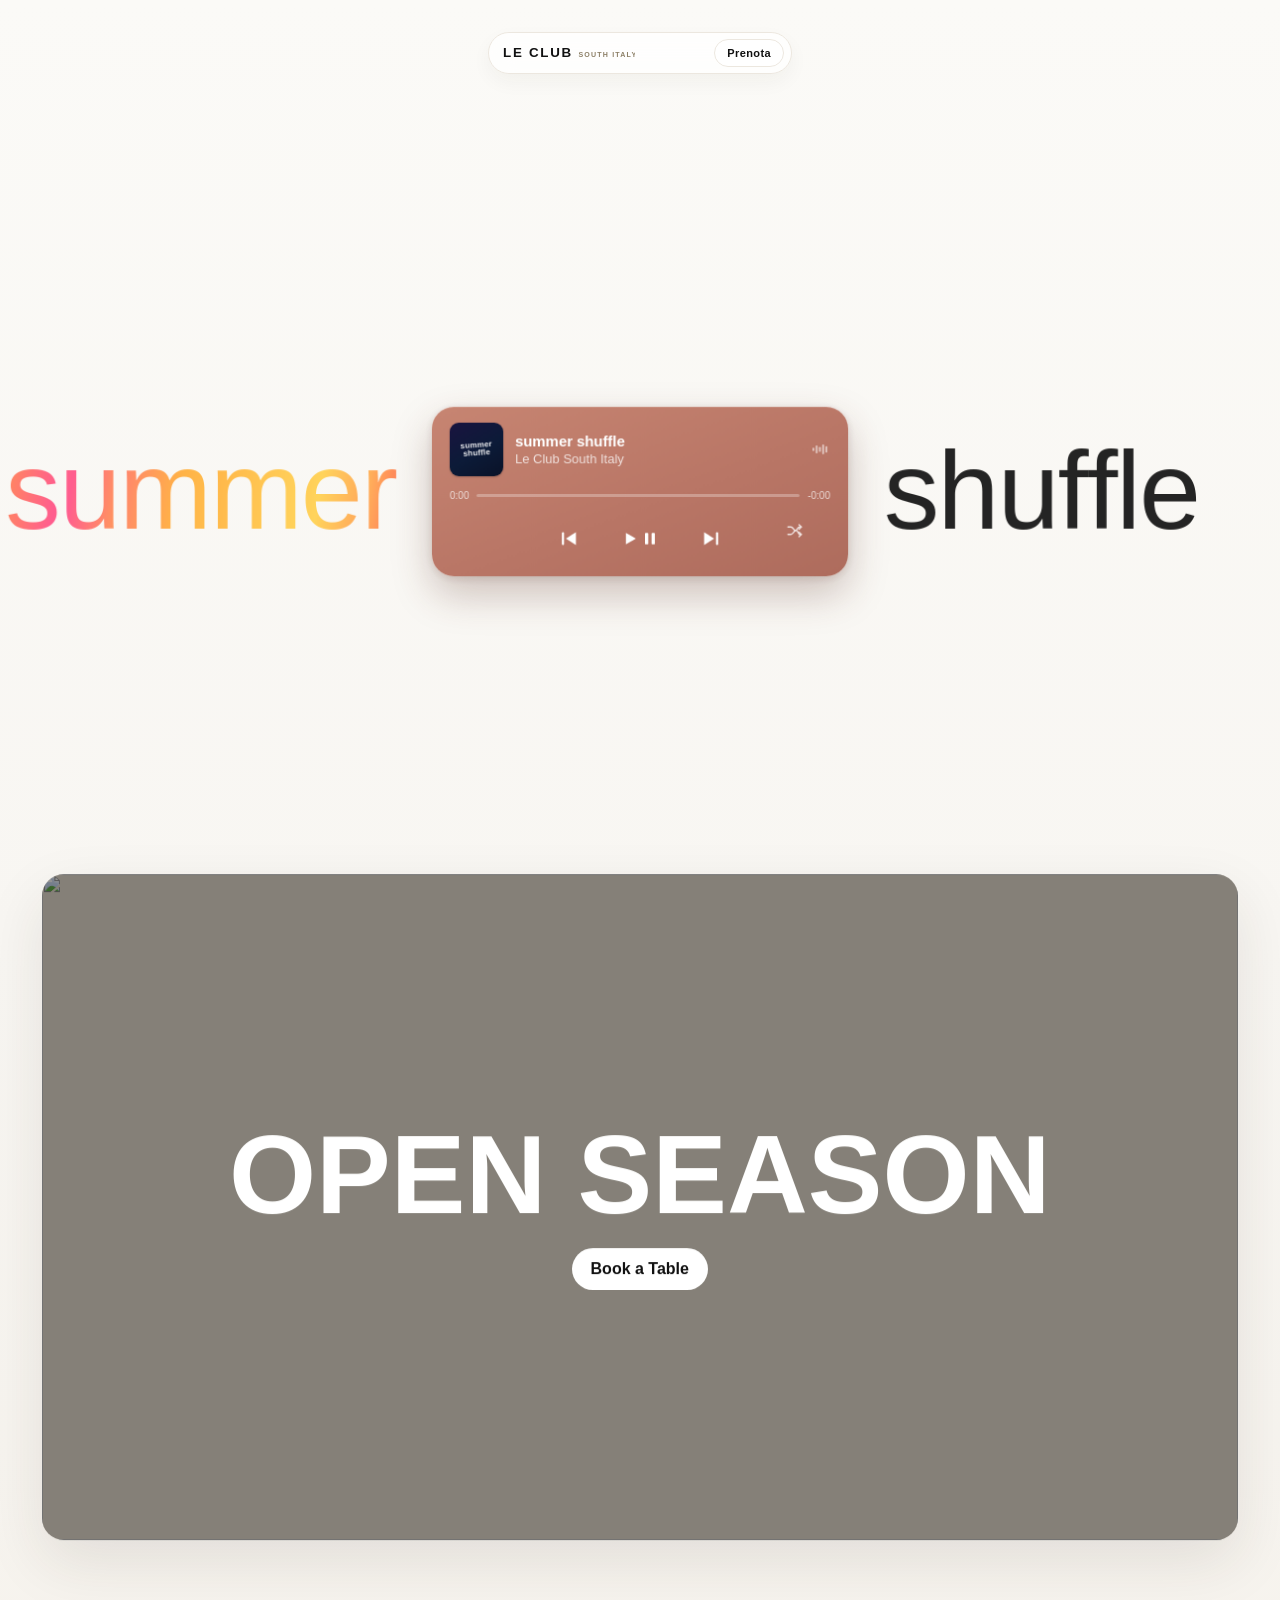
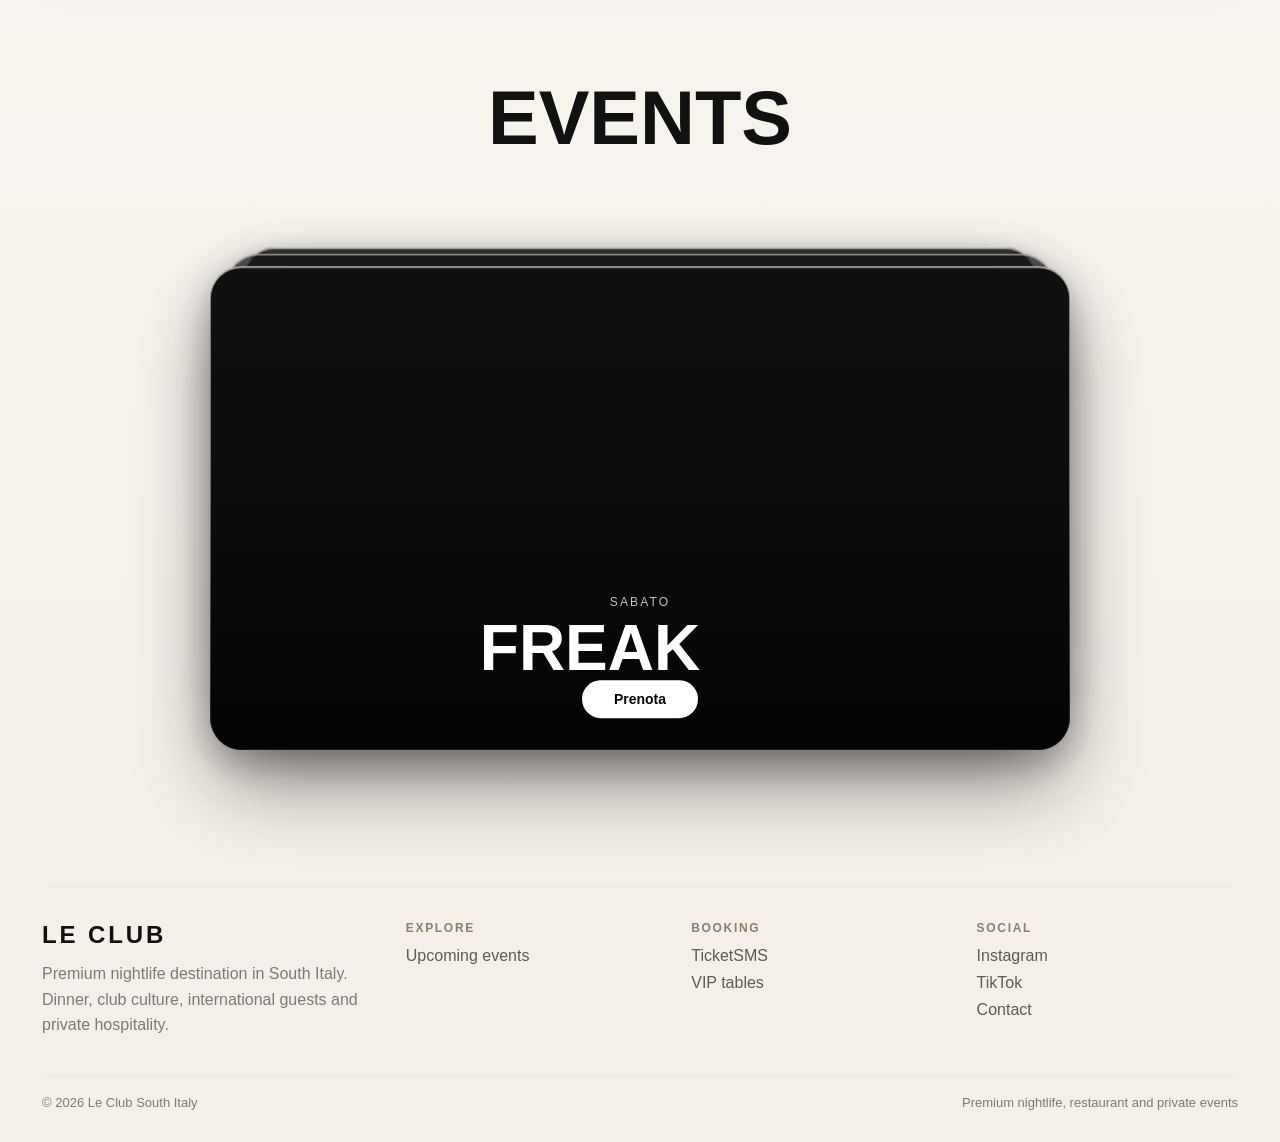
==== commit f1945f73: "fix: correct blur behavior on sound-hero section Remove old blur logic (6px max, immediate onset) fr" ====
--- a/index.html
+++ b/index.html
@@ -228,8 +228,6 @@
 soundHeroBlock.style.setProperty('--sound-cover-progress', coverProgress.toFixed(3));
 soundHeroBlock.style.setProperty('--sound-cover-shift', `${blockShift.toFixed(2)}px`);
 soundHeroBlock.style.setProperty('--sound-cover-scale', blockScale.toFixed(3));
-
-soundHero.style.filter = `blur(${coverProgress * 6}px)`;
 }
 
 ticking = false;
@@ -245,6 +243,37 @@
 updateHeroMotion();
 window.addEventListener('scroll', requestHeroMotion, {passive:true});
 window.addEventListener('resize', requestHeroMotion);
+}
+
+if (!reduceMotion.matches) {
+let blurTicking = false;
+const updateBlur = () => {
+const wrapper = document.querySelector('.scroll-wrapper');
+if (!wrapper || !soundHero) { blurTicking = false; return; }
+
+const scrolledOver = -wrapper.getBoundingClientRect().top;
+const heroHeight = soundHero.offsetHeight;
+const overlapStart = heroHeight * 0.75;
+const overlapFull = heroHeight;
+
+if (scrolledOver < overlapStart) {
+soundHero.style.filter = 'blur(0px)';
+} else {
+const progress = Math.min(
+(scrolledOver - overlapStart) / (overlapFull - overlapStart), 1
+);
+soundHero.style.filter = `blur(${progress * 4}px)`;
+}
+blurTicking = false;
+};
+
+window.addEventListener('scroll', () => {
+if (!blurTicking) {
+requestAnimationFrame(updateBlur);
+blurTicking = true;
+}
+}, {passive:true});
+updateBlur();
 }
 
 if (header) {
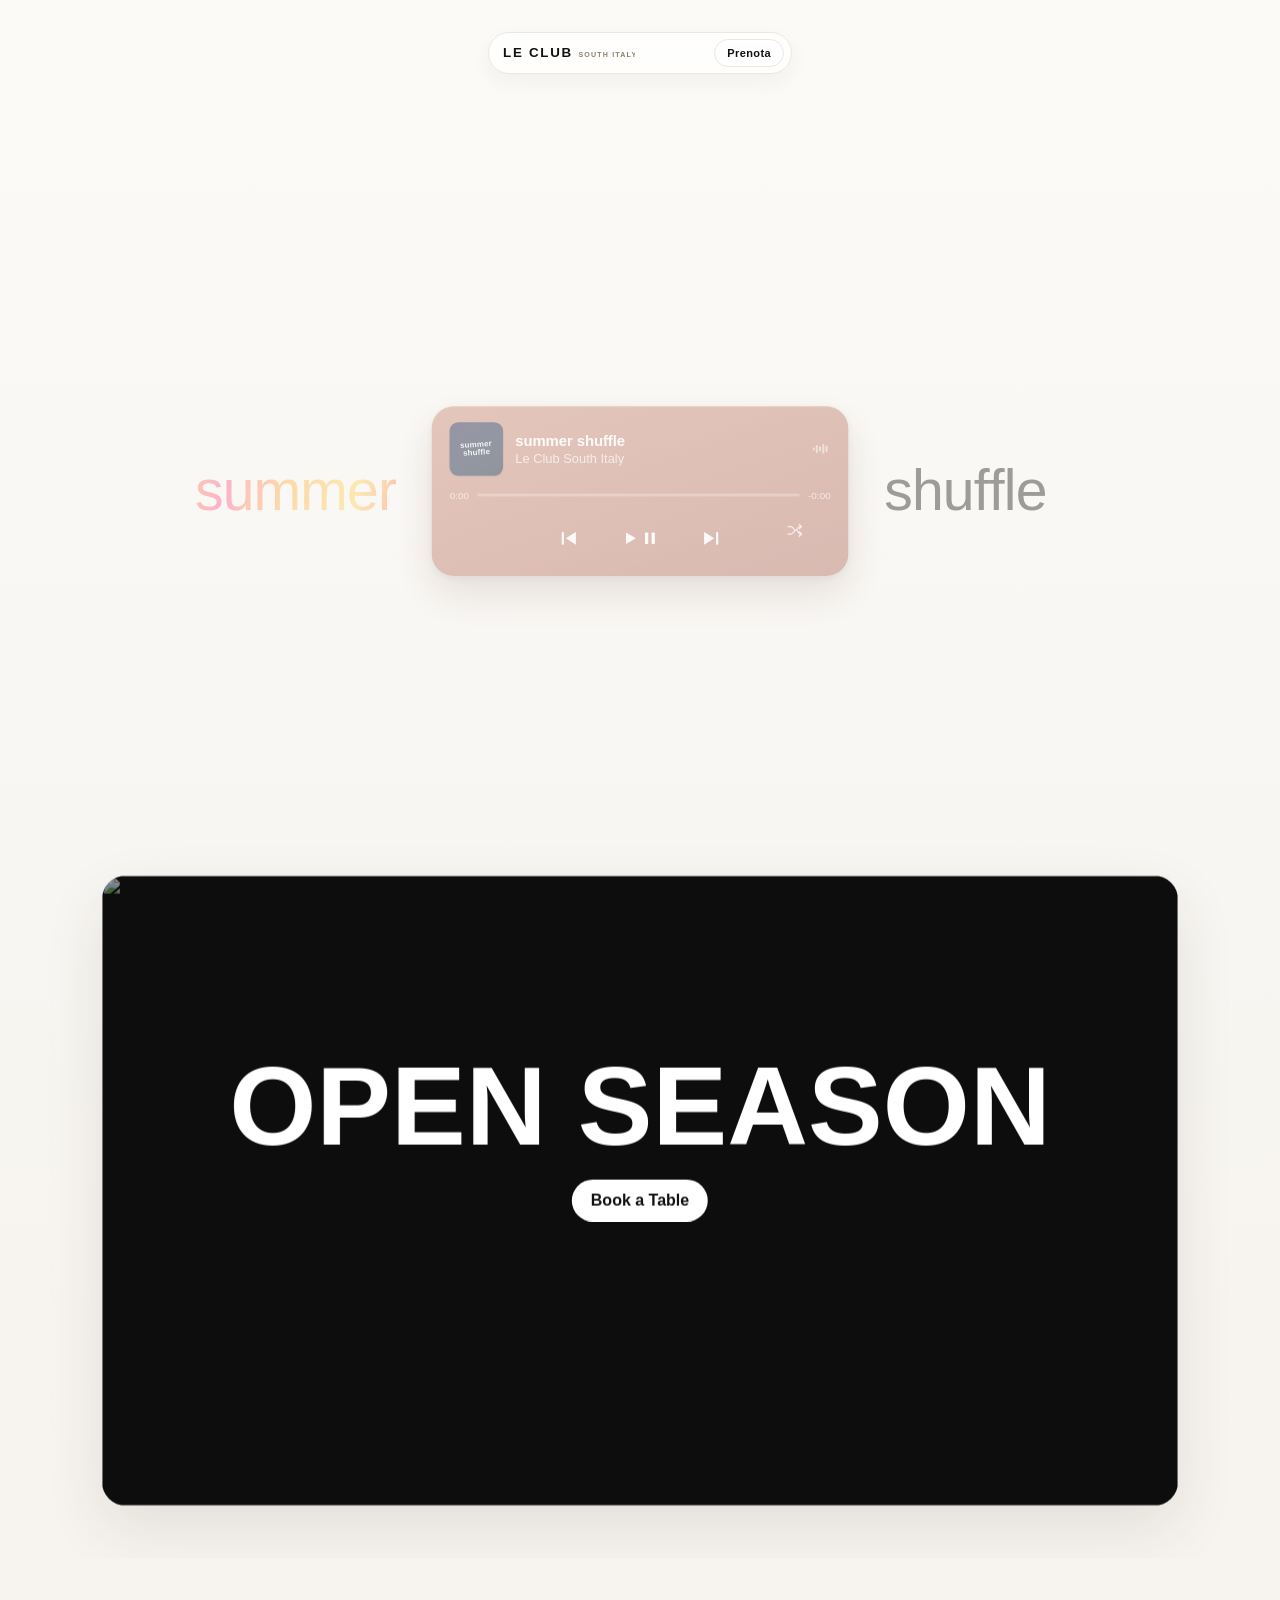
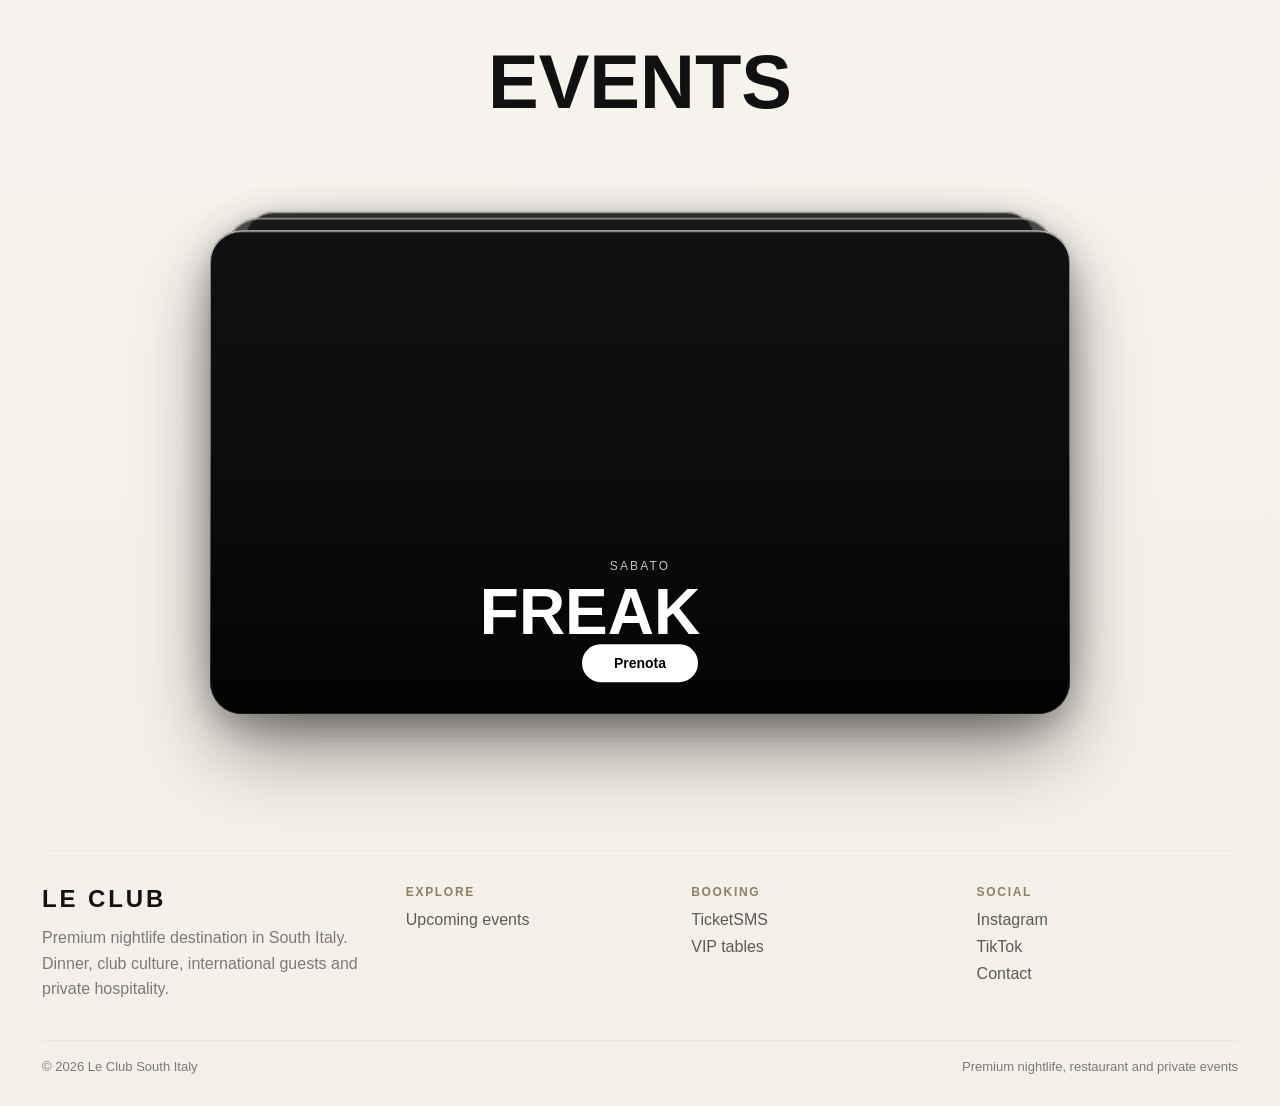
==== commit 60d788ab: "fix: summer text clipping and opacity scroll handler" ====
--- a/index.html
+++ b/index.html
@@ -17,9 +17,9 @@
 </div>
 </div>
 
-<div class="scroll-wrapper">
-
-<section class="sound-hero" aria-label="Summer shuffle">
+<div class="scroll-wrapper" style="position:relative; isolation:isolate;">
+
+<section class="sound-hero" aria-label="Summer shuffle" style="position:sticky;top:0;height:100vh;z-index:1;overflow:hidden;">
 <div class="sound-hero-stage">
 <div class="sound-hero-block">
 <span class="sound-label sound-label-left" aria-hidden="true"><span class="sl" style="--i:0">s</span><span class="sl" style="--i:1">u</span><span class="sl" style="--i:2">m</span><span class="sl" style="--i:3">m</span><span class="sl" style="--i:4">e</span><span class="sl" style="--i:5">r</span></span>
@@ -93,7 +93,7 @@
 </div>
 </section>
 
-<section class="hero" aria-label="Le Club South Italy">
+<section class="hero" aria-label="Le Club South Italy" style="position:relative;z-index:20;margin-top:0;">
 <img src="https://images.unsplash.com/photo-1492684223066-81342ee5ff30?auto=format&fit=crop&w=1900&q=88" alt="" aria-hidden="true" />
 <div class="hero-overlay">
 <div class="hero-content">
@@ -243,37 +243,6 @@
 updateHeroMotion();
 window.addEventListener('scroll', requestHeroMotion, {passive:true});
 window.addEventListener('resize', requestHeroMotion);
-}
-
-if (!reduceMotion.matches) {
-let blurTicking = false;
-const updateBlur = () => {
-const wrapper = document.querySelector('.scroll-wrapper');
-if (!wrapper || !soundHero) { blurTicking = false; return; }
-
-const scrolledOver = -wrapper.getBoundingClientRect().top;
-const heroHeight = soundHero.offsetHeight;
-const overlapStart = heroHeight * 0.75;
-const overlapFull = heroHeight;
-
-if (scrolledOver < overlapStart) {
-soundHero.style.filter = 'blur(0px)';
-} else {
-const progress = Math.min(
-(scrolledOver - overlapStart) / (overlapFull - overlapStart), 1
-);
-soundHero.style.filter = `blur(${progress * 4}px)`;
-}
-blurTicking = false;
-};
-
-window.addEventListener('scroll', () => {
-if (!blurTicking) {
-requestAnimationFrame(updateBlur);
-blurTicking = true;
-}
-}, {passive:true});
-updateBlur();
 }
 
 if (header) {
@@ -700,6 +669,30 @@
   });
 })();
 
+
+window.addEventListener('scroll', () => {
+  const soundHero = document.querySelector('.sound-hero');
+  const openSeason = document.querySelector('.hero');
+  if (!soundHero || !openSeason) return;
+  const top = openSeason.getBoundingClientRect().top;
+  const vh = window.innerHeight;
+  const covered = Math.max(0, Math.min(1, 1 - (top / vh)));
+  soundHero.style.opacity = covered >= 1 ? '0' : String(1 - covered);
+  soundHero.style.visibility = covered >= 1 ? 'hidden' : 'visible';
+
+  // OPEN SEASON text parallax — moves from top to bottom of image
+  const heroContent = document.querySelector('.hero-content');
+  if (heroContent) {
+    const heroRect = openSeason.getBoundingClientRect();
+    const heroHeight = openSeason.offsetHeight;
+    const contentHeight = heroContent.offsetHeight;
+    const maxMove = heroHeight - contentHeight - 40;
+    const progress = Math.max(0, Math.min(1,
+      (vh - heroRect.top) / (vh + heroHeight)
+    ));
+    heroContent.style.transform = `translateX(-50%) translateY(${progress * maxMove}px)`;
+  }
+});
 </script>
 </body>
 </html>
--- a/style.css
+++ b/style.css
@@ -116,6 +116,8 @@
 /* SCROLL WRAPPER */
 .scroll-wrapper{
 position:relative;
+isolation:isolate;
+overflow:clip;
 }
 
 /* SOUND HERO (summer shuffle player) */
@@ -125,13 +127,12 @@
 height:100vh;
 z-index:1;
 background:transparent;
-will-change:filter;
 }
 .sound-hero-stage{
 min-height:100vh;
 display:grid;
 place-items:center;
-padding:clamp(24px,5vw,56px) 0;
+padding:clamp(24px,5vw,56px) clamp(40px,6vw,80px);
 pointer-events:none;
 }
 .sound-hero-block{
@@ -145,14 +146,13 @@
 justify-items:center;
 align-items:center;
 gap:clamp(18px,4vw,36px);
-transform:translate3d(0,var(--sound-cover-shift),0) scale(var(--sound-cover-scale));
+transform:translateY(var(--sound-cover-shift)) scale(var(--sound-cover-scale));
 transform-origin:center center;
-will-change:transform;
 pointer-events:none;
 }
 .sound-label{
 position:relative;
-font-size:clamp(44px,9vw,112px);
+font-size:clamp(24px,4.5vw,90px);
 line-height:.95;
 font-weight:300;
 letter-spacing:-.015em;
@@ -160,8 +160,9 @@
 user-select:none;
 font-family:'SF Pro Display',-apple-system,BlinkMacSystemFont,sans-serif;
 white-space:nowrap;
+overflow:visible;
 opacity:0;
-transform:translate3d(0,18px,0);
+transform:translateY(18px);
 animation:label-reveal .9s cubic-bezier(.22,1,.36,1) .08s forwards,
   label-drift 12s ease-in-out 1.05s infinite alternate;
 pointer-events:none;
@@ -340,11 +341,11 @@
 }
 
 @keyframes label-reveal{
-to{opacity:1;transform:translate3d(0,0,0)}
+to{opacity:1;transform:translateY(0)}
 }
 @keyframes label-drift{
-0%{transform:translate3d(0,0,0)}
-100%{transform:translate3d(0,-4px,0)}
+0%{transform:translateY(0)}
+100%{transform:translateY(-4px)}
 }
 @keyframes wave-pulse{
 0%{transform:scaleY(.86)}
@@ -367,10 +368,13 @@
 .hero{
 position:relative;
 z-index:10;
-min-height:clamp(560px,74vh,760px);
+height:70vh;
+min-height:unset;
+width:90%;
+margin:0 auto;
 overflow:hidden;
-border-radius:22px;
-background:#d9d0c3;
+border-radius:24px;
+background:#0a0a0a;
 box-shadow:0 22px 60px rgba(48,41,31,.1);
 isolation:isolate;
 transform:translate3d(0,var(--hero-parallax,0px),0);
@@ -392,23 +396,23 @@
 z-index:1;
 }
 .hero-overlay{
-position:relative;
+position:absolute;
+inset:0;
 z-index:2;
-min-height:inherit;
-display:flex;
-align-items:center;
-justify-content:center;
-padding:clamp(28px,5vw,64px);
 }
 .hero-content{
+position:absolute;
+top:40px;
+left:50%;
+transform:translateX(-50%);
 display:flex;
 flex-direction:column;
 align-items:center;
 gap:22px;
 text-align:center;
-transform:translate3d(0,var(--hero-text-shift,0px),0);
-transition:transform .06s linear;
+width:100%;
 will-change:transform;
+z-index:2;
 }
 .hero h1{
 max-width:980px;
@@ -637,7 +641,7 @@
 .container{padding:16px}
 .nav{--header-top:22px}
 .nav-inner{width:min(316px,calc(100vw - 32px))}
-.hero{min-height:620px}
+.hero{height:70vh;min-height:unset}
 .sound-hero{height:100vh}
 .sound-hero-stage{min-height:100vh}
 .sound-label{font-size:clamp(34px,6vw,68px)}
@@ -669,7 +673,7 @@
 .nav-inner{padding-left:12px}
 .logo img{height:20px;max-width:132px}
 .hero,.feature-media,.feature-copy,.location-panel,.map-card{border-radius:14px}
-.hero{min-height:580px}
+.hero{height:70vh;min-height:unset}
 .sound-hero{height:100vh}
 .sound-hero-stage{
 min-height:100vh;
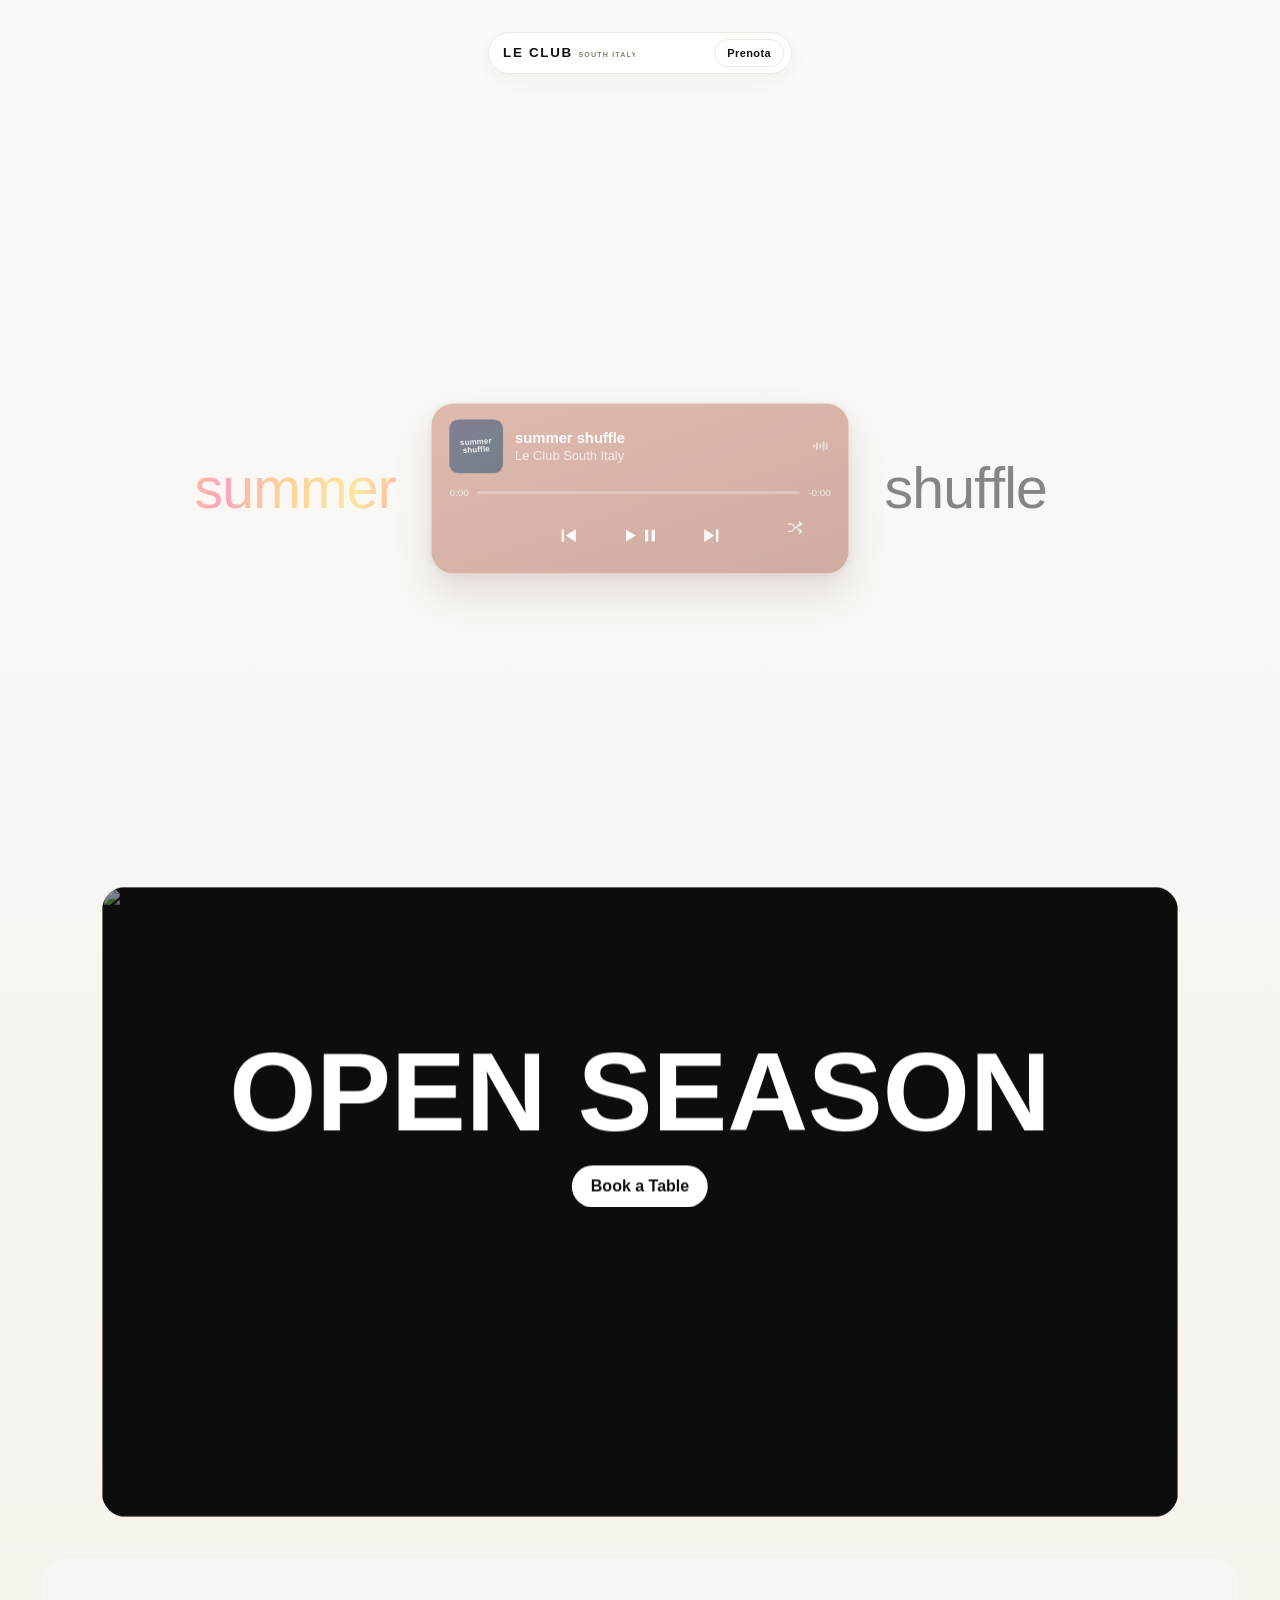
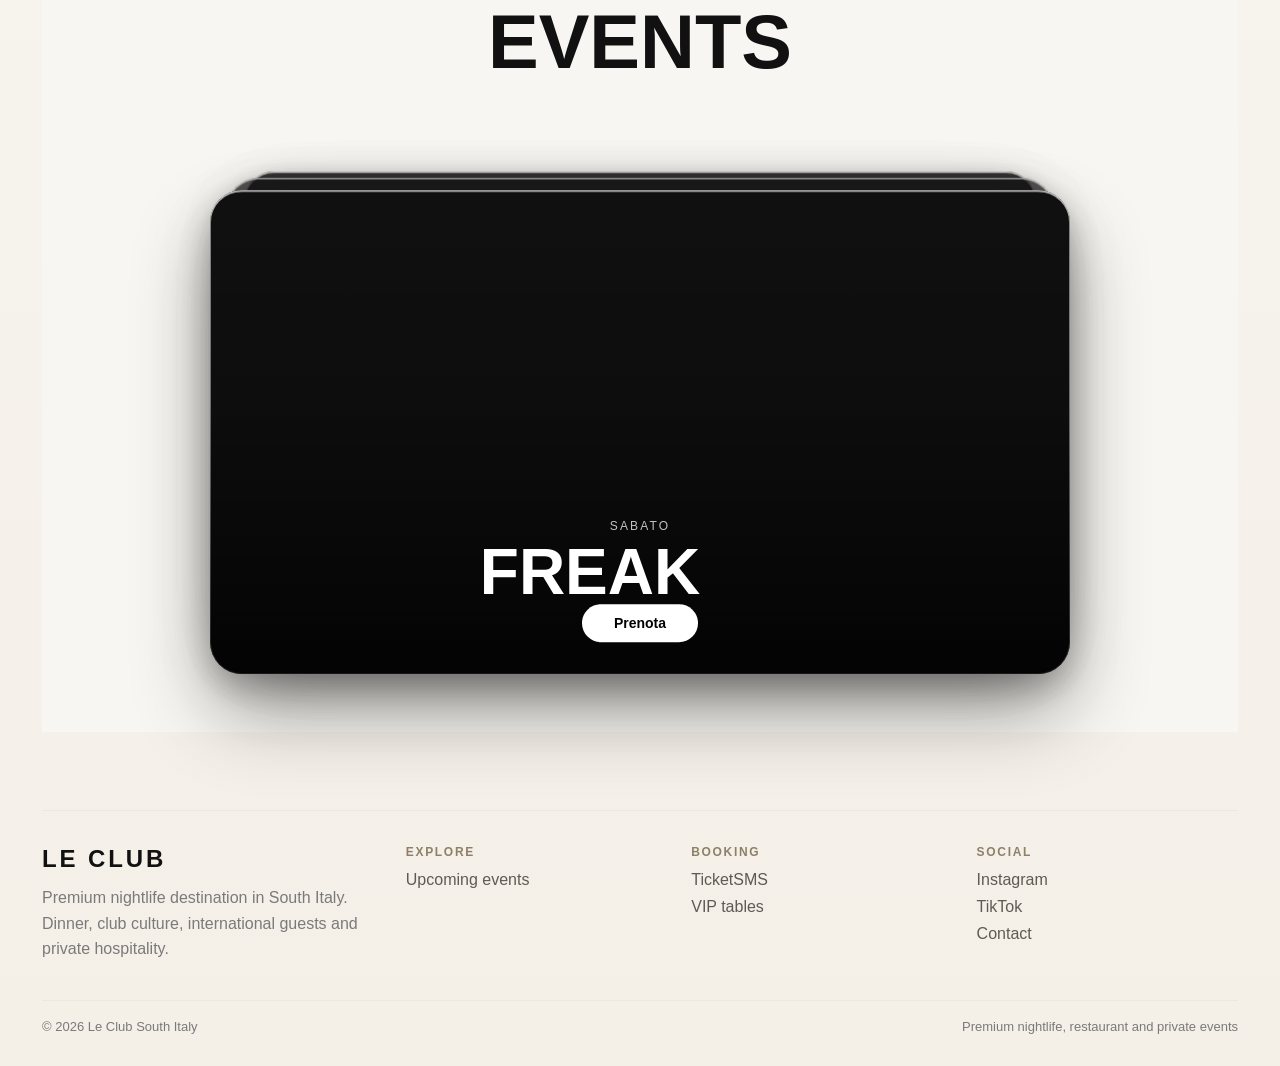
==== commit 4caf4d6d: "feat: scroll stack effects and events section" ====
--- a/index.html
+++ b/index.html
@@ -93,7 +93,7 @@
 </div>
 </section>
 
-<section class="hero" aria-label="Le Club South Italy" style="position:relative;z-index:20;margin-top:0;">
+<section class="hero" aria-label="Le Club South Italy" style="position:sticky;top:0;z-index:2;margin-top:0;">
 <img src="https://images.unsplash.com/photo-1492684223066-81342ee5ff30?auto=format&fit=crop&w=1900&q=88" alt="" aria-hidden="true" />
 <div class="hero-overlay">
 <div class="hero-content">
@@ -105,9 +105,7 @@
 </div>
 </section>
 
-</div>
-
-<section class="section" id="events">
+<section class="section" id="events" style="position:relative;z-index:3;margin-top:0;">
 <div class="section-head events-head">
 <h2>EVENTS</h2>
 </div>
@@ -152,6 +150,8 @@
 </div>
 </div>
 </section>
+
+</div>
 
 <footer class="footer">
 <div class="footer-grid">
--- a/style.css
+++ b/style.css
@@ -117,7 +117,6 @@
 .scroll-wrapper{
 position:relative;
 isolation:isolate;
-overflow:clip;
 }
 
 /* SOUND HERO (summer shuffle player) */
@@ -375,10 +374,7 @@
 overflow:hidden;
 border-radius:24px;
 background:#0a0a0a;
-box-shadow:0 22px 60px rgba(48,41,31,.1);
-isolation:isolate;
-transform:translate3d(0,var(--hero-parallax,0px),0);
-will-change:transform;
+transform:translateY(var(--hero-parallax,0px));
 }
 .hero>img{
 position:absolute;
@@ -428,11 +424,17 @@
 .hero .btn.primary{background:#fff;color:#111;border-color:rgba(255,255,255,.76);box-shadow:none}
 
 @media(prefers-reduced-motion:reduce){
-.hero{transform:none;will-change:auto}
+.hero{transform:none}
 .hero-content{transform:none;transition:none;will-change:auto}
 }
 
 /* EVENTS */
+#events{
+background:var(--bg);
+border-radius:24px 24px 0 0;
+margin-top:0;
+padding-top:48px;
+}
 .events-head{
 display:block;
 max-width:none;
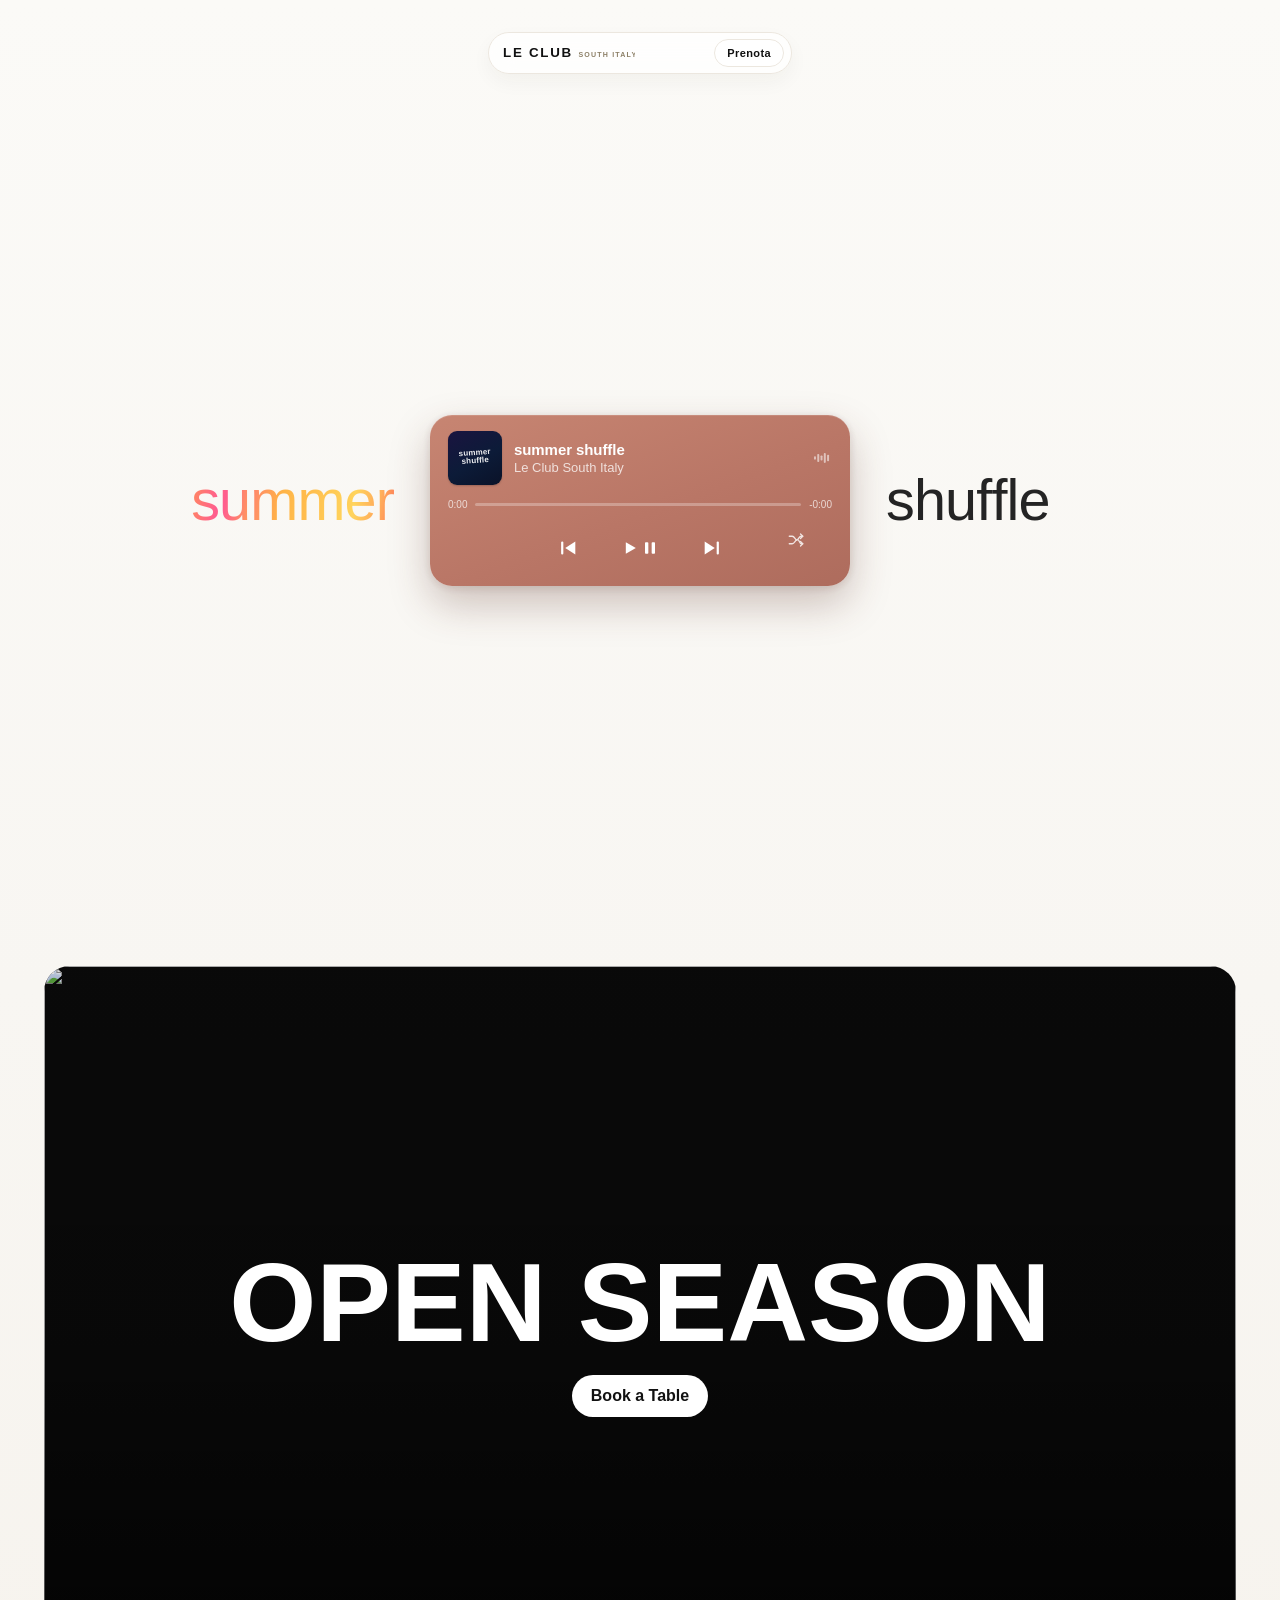
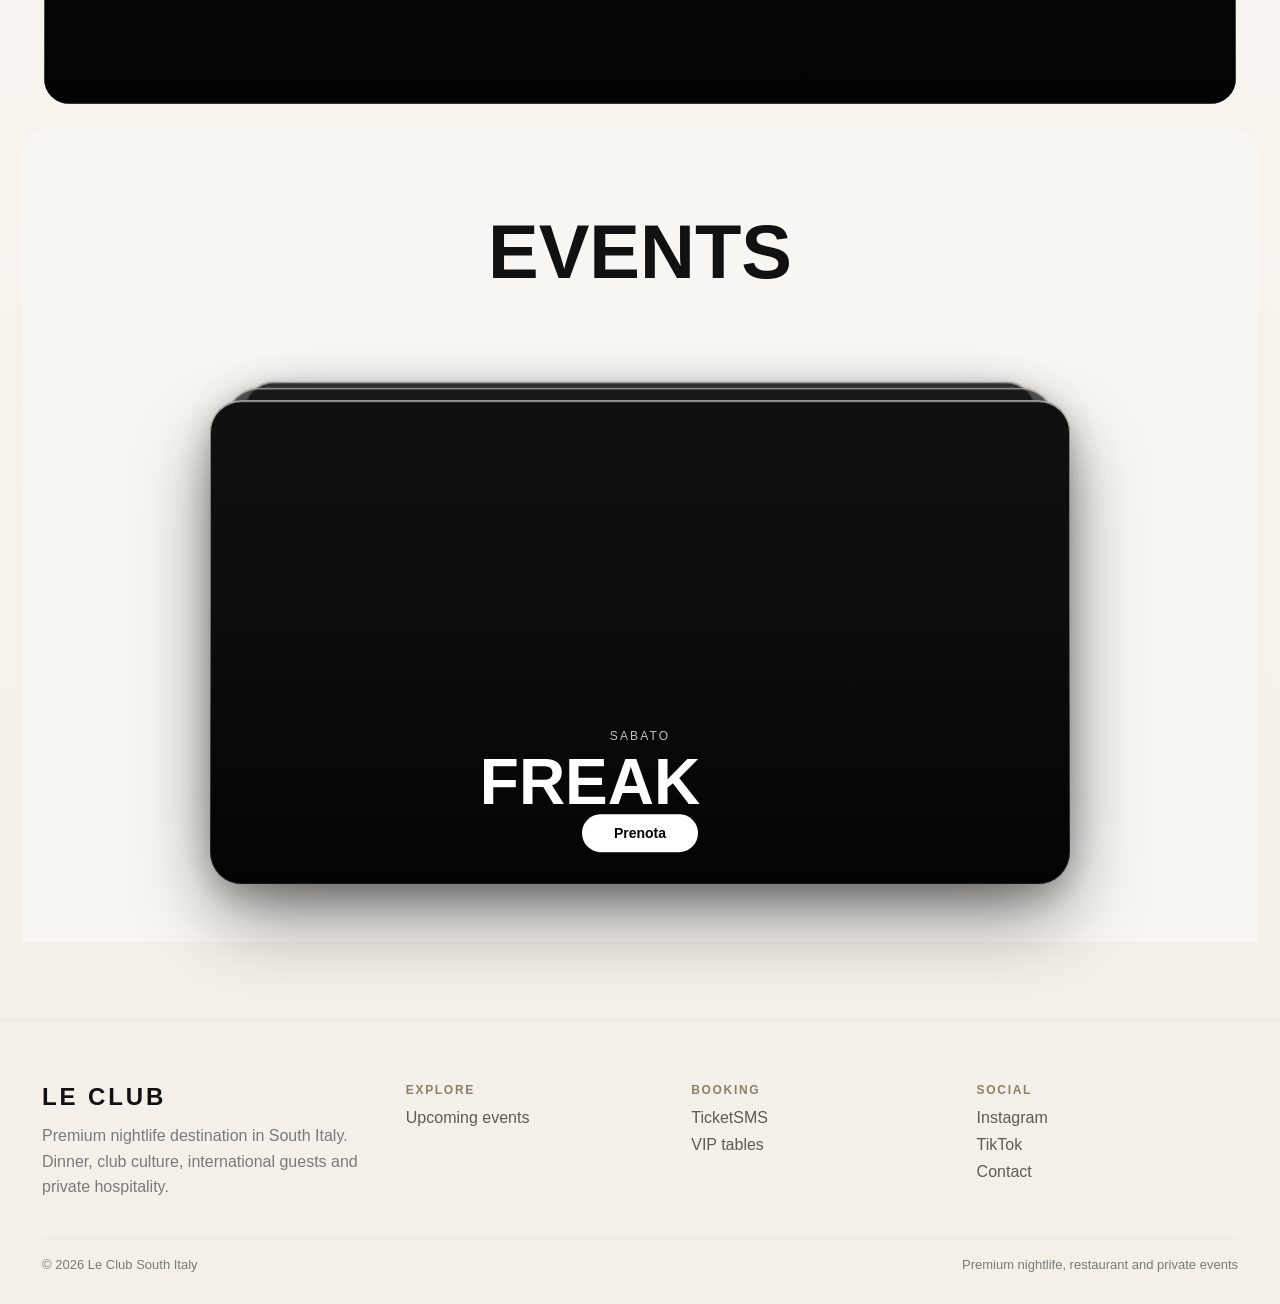
==== commit b46883e4: "feat: hero card layout, sticky player, events section cleanup" ====
--- a/index.html
+++ b/index.html
@@ -15,6 +15,8 @@
 <div class="logo"><img src="le-club-logo.svg" alt="Le Club South Italy" /></div>
 <a class="menu-toggle" href="mailto:vip@leclubsouthitaly.it">Prenota</a>
 </div>
+</div>
+
 </div>
 
 <div class="scroll-wrapper" style="position:relative; isolation:isolate;">
@@ -93,7 +95,7 @@
 </div>
 </section>
 
-<section class="hero" aria-label="Le Club South Italy" style="position:sticky;top:0;z-index:2;margin-top:0;">
+<section class="hero" aria-label="Le Club South Italy">
 <img src="https://images.unsplash.com/photo-1492684223066-81342ee5ff30?auto=format&fit=crop&w=1900&q=88" alt="" aria-hidden="true" />
 <div class="hero-overlay">
 <div class="hero-content">
@@ -105,7 +107,7 @@
 </div>
 </section>
 
-<section class="section" id="events" style="position:relative;z-index:3;margin-top:0;">
+<section class="section" id="events">
 <div class="section-head events-head">
 <h2>EVENTS</h2>
 </div>
@@ -154,6 +156,7 @@
 </div>
 
 <footer class="footer">
+<div class="container">
 <div class="footer-grid">
 <div>
 <div class="footer-brand">Le Club</div>
@@ -179,71 +182,16 @@
 <span>&copy; 2026 Le Club South Italy</span>
 <span>Premium nightlife, restaurant and private events</span>
 </div>
+</div>
 </footer>
 
-</div>
-
 <script>
-const hero = document.querySelector('.hero');
-const heroContent = document.querySelector('.hero-content');
-const soundHero = document.querySelector('.sound-hero');
-const soundHeroBlock = document.querySelector('.sound-hero-block');
 const header = document.querySelector('.nav');
 const eventsStack = document.querySelector('.events-stack');
 const eventCards = document.querySelectorAll('.event-card');
 const reduceMotion = window.matchMedia('(prefers-reduced-motion: reduce)');
 let previousScrollY = window.scrollY;
 let headerTicking = false;
-
-if (hero && heroContent && !reduceMotion.matches) {
-let ticking = false;
-
-const updateHeroMotion = () => {
-const scrollRange = window.innerWidth < 700 ? 220 : 280;
-const heroTop = hero.getBoundingClientRect().top + window.scrollY;
-const rawProgress = Math.max(window.scrollY - heroTop + window.innerHeight * .6, 0) / scrollRange;
-const progress = Math.min(Math.max(rawProgress, 0), 1);
-const safeEdge = window.innerWidth < 700 ? 28 : 42;
-const availableShift = Math.max((hero.offsetHeight - heroContent.offsetHeight) / 2 - safeEdge, 0);
-const desiredTravel = window.innerWidth < 700 ? 220 : 320;
-const travel = Math.min(desiredTravel, availableShift);
-const shift = -progress * travel;
-
-heroContent.style.setProperty('--hero-text-shift', `${shift}px`);
-
-const heroRect = hero.getBoundingClientRect();
-const heroHeight = hero.offsetHeight;
-const viewportH = window.innerHeight;
-const travelDistance = heroHeight + viewportH;
-const traveled = viewportH - heroRect.top;
-const heroProgress = Math.min(Math.max(traveled / travelDistance, 0), 1);
-hero.style.setProperty('--hero-parallax', `${-(heroProgress * travelDistance * 0.35).toFixed(2)}px`);
-
-if (soundHero && soundHeroBlock) {
-const covered = Math.max(0, viewportH - heroRect.top) / viewportH;
-const coverProgress = Math.min(Math.max(covered, 0), 1);
-const blockShift = coverProgress * (window.innerWidth < 700 ? 52 : 76);
-const blockScale = 1 - coverProgress * .05;
-
-soundHeroBlock.style.setProperty('--sound-cover-progress', coverProgress.toFixed(3));
-soundHeroBlock.style.setProperty('--sound-cover-shift', `${blockShift.toFixed(2)}px`);
-soundHeroBlock.style.setProperty('--sound-cover-scale', blockScale.toFixed(3));
-}
-
-ticking = false;
-};
-
-const requestHeroMotion = () => {
-if (!ticking) {
-requestAnimationFrame(updateHeroMotion);
-ticking = true;
-}
-};
-
-updateHeroMotion();
-window.addEventListener('scroll', requestHeroMotion, {passive:true});
-window.addEventListener('resize', requestHeroMotion);
-}
 
 if (header) {
 const updateHeaderVisibility = () => {
@@ -679,19 +627,6 @@
   const covered = Math.max(0, Math.min(1, 1 - (top / vh)));
   soundHero.style.opacity = covered >= 1 ? '0' : String(1 - covered);
   soundHero.style.visibility = covered >= 1 ? 'hidden' : 'visible';
-
-  // OPEN SEASON text parallax — moves from top to bottom of image
-  const heroContent = document.querySelector('.hero-content');
-  if (heroContent) {
-    const heroRect = openSeason.getBoundingClientRect();
-    const heroHeight = openSeason.offsetHeight;
-    const contentHeight = heroContent.offsetHeight;
-    const maxMove = heroHeight - contentHeight - 40;
-    const progress = Math.max(0, Math.min(1,
-      (vh - heroRect.top) / (vh + heroHeight)
-    ));
-    heroContent.style.transform = `translateX(-50%) translateY(${progress * maxMove}px)`;
-  }
 });
 </script>
 </body>
--- a/style.css
+++ b/style.css
@@ -115,8 +115,11 @@
 
 /* SCROLL WRAPPER */
 .scroll-wrapper{
+width:100%;
 position:relative;
 isolation:isolate;
+padding:0 22px;
+box-sizing:border-box;
 }
 
 /* SOUND HERO (summer shuffle player) */
@@ -366,15 +369,15 @@
 /* HERO */
 .hero{
 position:relative;
-z-index:10;
-height:70vh;
-min-height:unset;
-width:90%;
-margin:0 auto;
+top:auto;
+z-index:2;
+height:82vh;
+width:calc(100% - 44px);
+max-width:1196px;
+margin:16px auto 0;
 overflow:hidden;
-border-radius:24px;
+border-radius:clamp(14px,2vw,28px);
 background:#0a0a0a;
-transform:translateY(var(--hero-parallax,0px));
 }
 .hero>img{
 position:absolute;
@@ -382,32 +385,33 @@
 width:100%;
 height:100%;
 object-fit:cover;
+object-position:center;
+display:block;
 filter:saturate(.88) contrast(1.04) brightness(.94);
 }
 .hero::after{
 content:"";
 position:absolute;
 inset:0;
-background:rgba(17,17,17,.42);
+background:linear-gradient(to top,rgba(0,0,0,.72) 0%,rgba(0,0,0,.18) 50%,rgba(0,0,0,.08) 100%);
 z-index:1;
 }
 .hero-overlay{
 position:absolute;
 inset:0;
 z-index:2;
+display:flex;
+align-items:center;
+justify-content:center;
+padding:0 clamp(20px,5vw,60px);
 }
 .hero-content{
-position:absolute;
-top:40px;
-left:50%;
-transform:translateX(-50%);
 display:flex;
 flex-direction:column;
 align-items:center;
 gap:22px;
 text-align:center;
 width:100%;
-will-change:transform;
 z-index:2;
 }
 .hero h1{
@@ -425,15 +429,17 @@
 
 @media(prefers-reduced-motion:reduce){
 .hero{transform:none}
-.hero-content{transform:none;transition:none;will-change:auto}
+.hero-content{transform:none;transition:none}
 }
 
 /* EVENTS */
 #events{
+position:relative;
+z-index:3;
+margin-top:24px;
+padding-top:88px;
 background:var(--bg);
 border-radius:24px 24px 0 0;
-margin-top:0;
-padding-top:48px;
 }
 .events-head{
 display:block;
@@ -643,7 +649,7 @@
 .container{padding:16px}
 .nav{--header-top:22px}
 .nav-inner{width:min(316px,calc(100vw - 32px))}
-.hero{height:70vh;min-height:unset}
+.hero{height:82vh;min-height:unset}
 .sound-hero{height:100vh}
 .sound-hero-stage{min-height:100vh}
 .sound-label{font-size:clamp(34px,6vw,68px)}
@@ -658,6 +664,7 @@
 .footer-grid{grid-template-columns:1fr 1fr}
 }
 @media(max-width:699px){
+#events{padding-top:48px}
 .sound-hero-block{
 width:min(100%,360px);
 grid-template-columns:minmax(0,1fr);
@@ -675,7 +682,7 @@
 .nav-inner{padding-left:12px}
 .logo img{height:20px;max-width:132px}
 .hero,.feature-media,.feature-copy,.location-panel,.map-card{border-radius:14px}
-.hero{height:70vh;min-height:unset}
+.hero{height:82vh;min-height:unset}
 .sound-hero{height:100vh}
 .sound-hero-stage{
 min-height:100vh;
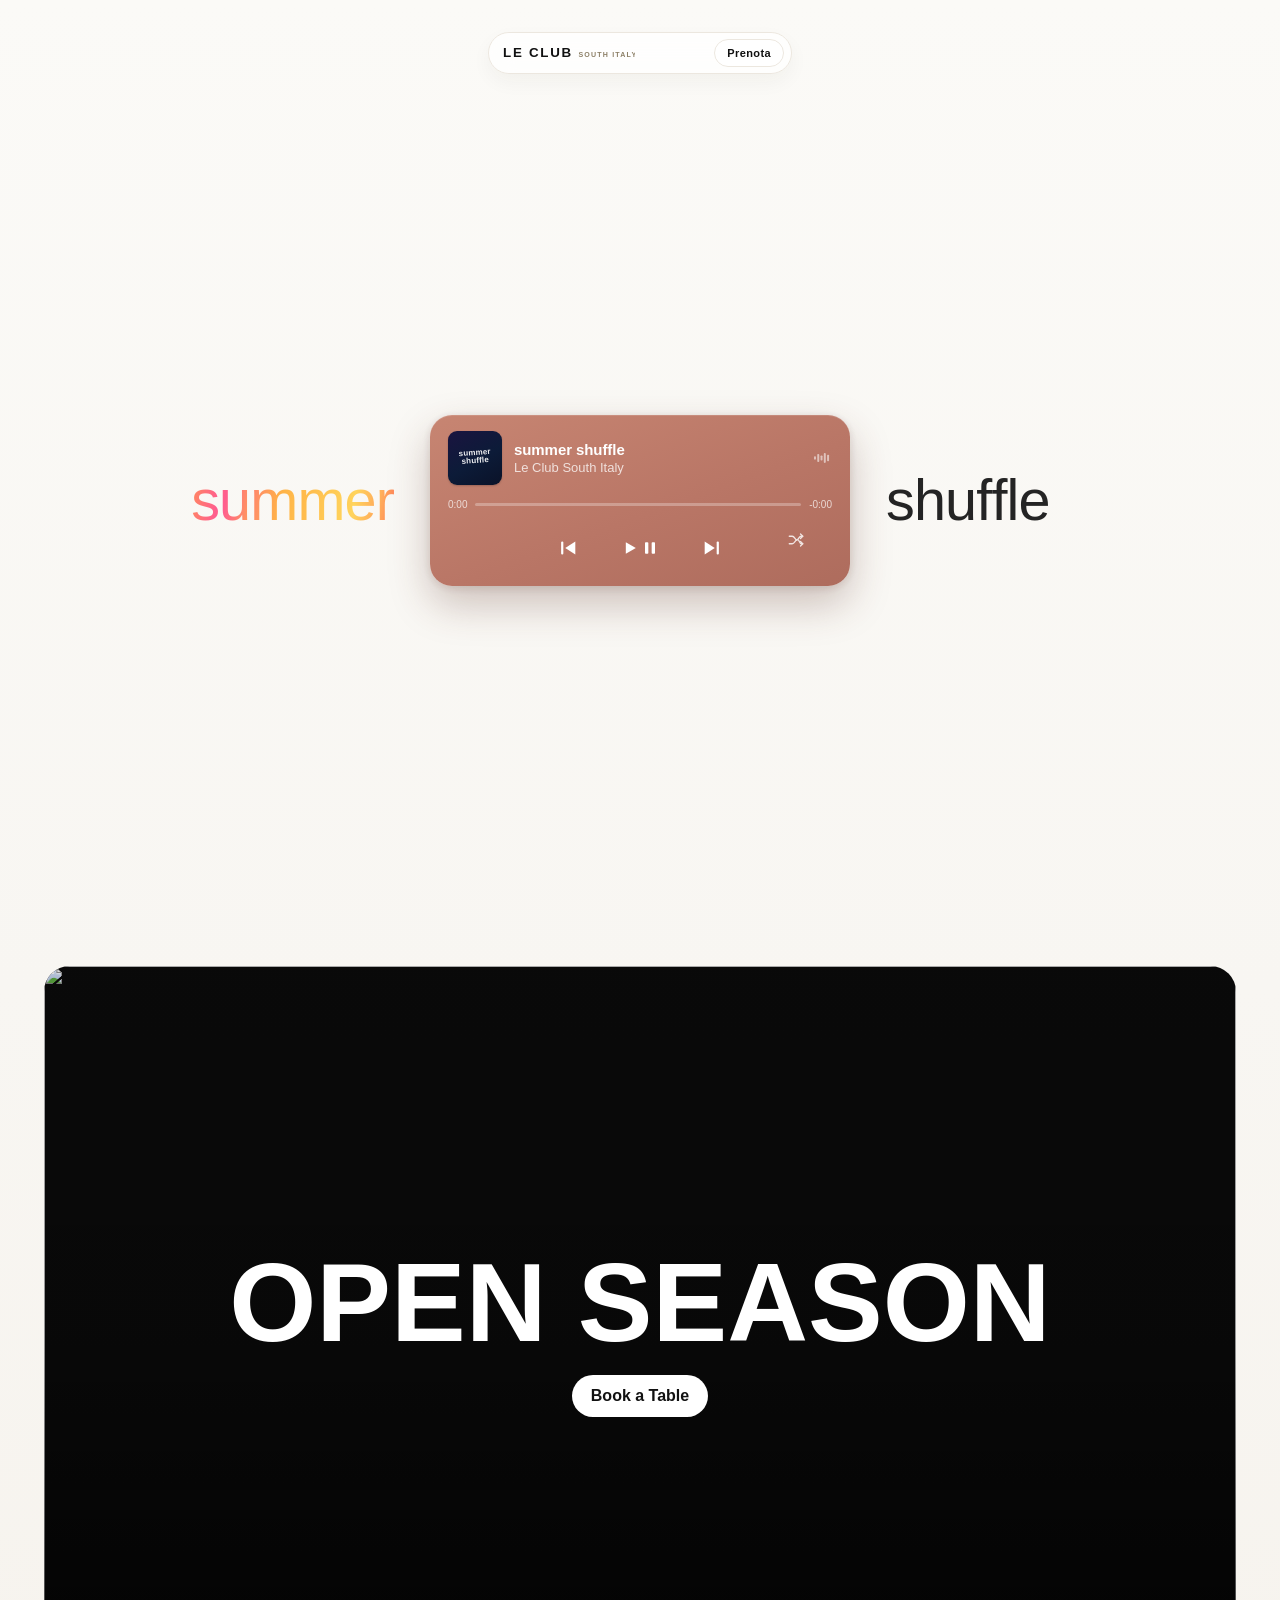
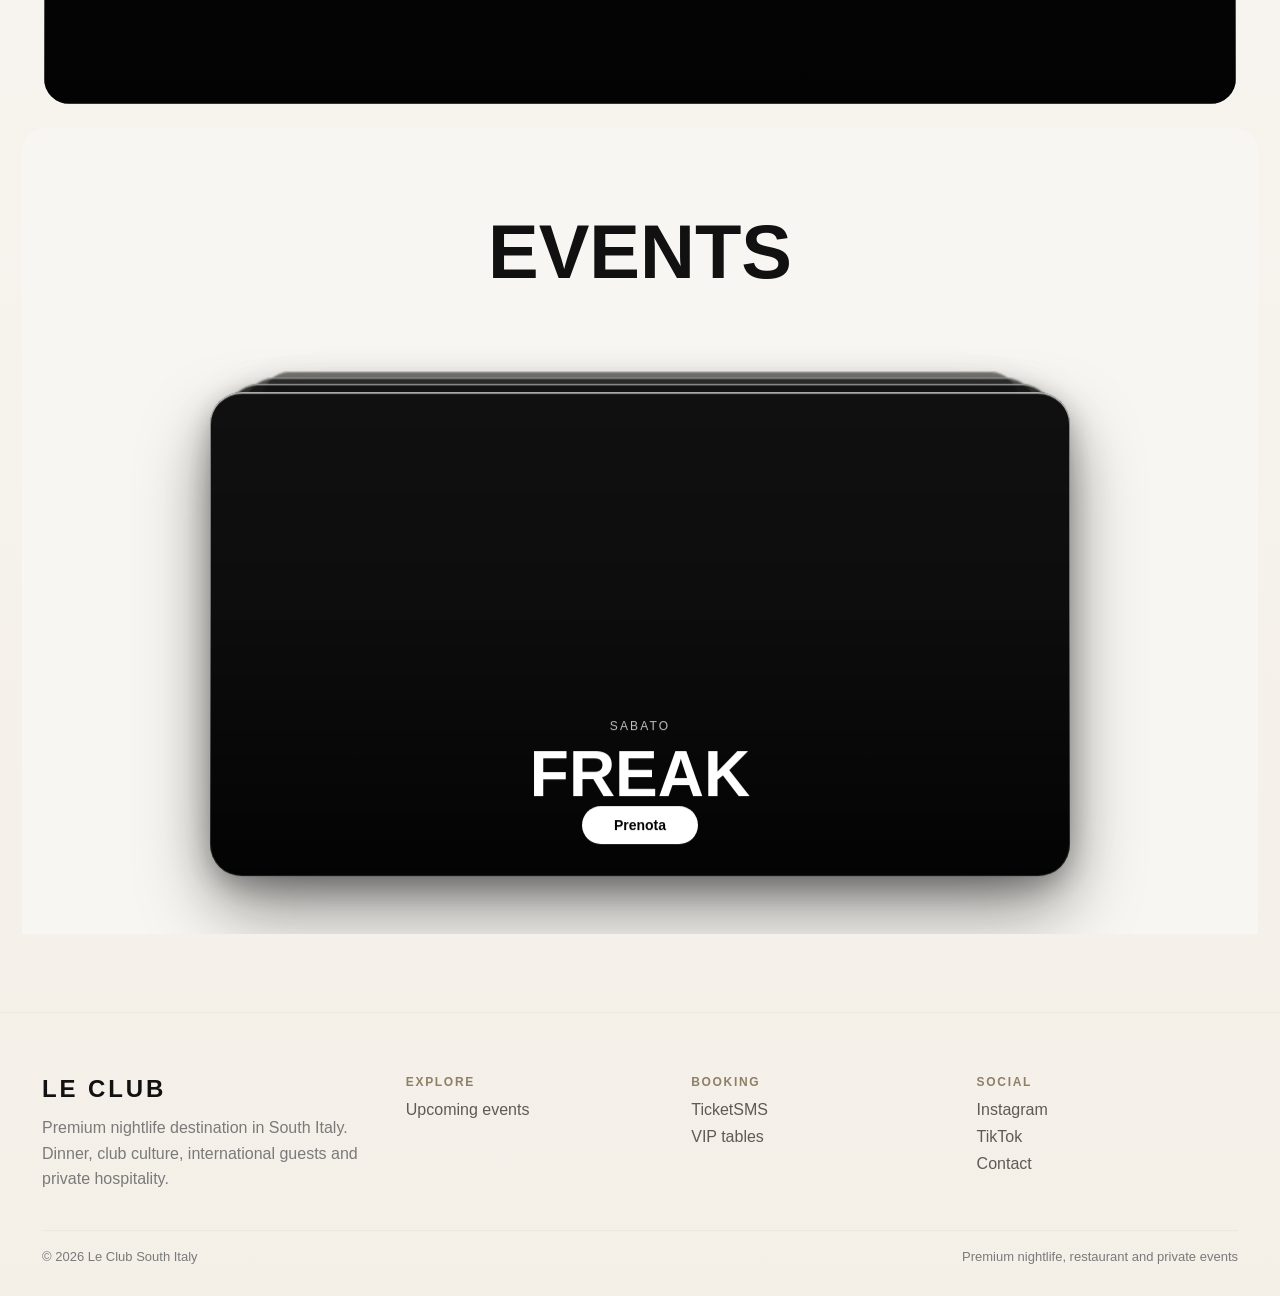
==== commit bdbb2044: "Refine events card swipe interaction" ====
--- a/index.html
+++ b/index.html
@@ -235,63 +235,222 @@
 if (eventsStack && eventCards.length) {
 let activeIndex = 0;
 let startX = 0;
+let startY = 0;
 let currentX = 0;
 let isDragging = false;
 let hasDragged = false;
 let isAnimating = false;
 
 const stackPositions = [
-{y:0, scale:1, zIndex:10},
-{y:-22, scale:.96, zIndex:9},
-{y:-38, scale:.92, zIndex:8}
+{x:0, y:0, scale:1, opacity:1, zIndex:10, shadowMain:.36, shadowSecondary:.24, inset:.45},
+{x:0, y:-18, scale:.96, opacity:.85, zIndex:9, shadowMain:.27, shadowSecondary:.18, inset:.34},
+{x:0, y:-34, scale:.92, opacity:.7, zIndex:8, shadowMain:.2, shadowSecondary:.14, inset:.28},
+{x:0, y:-50, scale:.88, opacity:.55, zIndex:7, shadowMain:.16, shadowSecondary:.1, inset:.22}
 ];
 
-function applyPositions() {
+const normalizeIndex = (index) => (index + eventCards.length) % eventCards.length;
+const handoffDuration = 640;
+const snapDuration = 360;
+const maxDepth = stackPositions.length - 1;
+const dragStartThreshold = 10;
+const dragDamping = .86;
+let dragDirection = 1;
+let dragProgress = 0;
+let dragX = 0;
+let animationFrame = null;
+
+const clamp = (value, min = 0, max = 1) => Math.max(min, Math.min(max, value));
+const lerp = (from, to, progress) => from + (to - from) * progress;
+const easeOut = (t) => 1 - Math.pow(1 - t, 3);
+const easePremium = (t) => t < .5 ? 4 * t * t * t : 1 - Math.pow(-2 * t + 2, 3) / 2;
+const depthFrom = (index, baseIndex) => normalizeIndex(index - baseIndex);
+const positionForDepth = (depth) => stackPositions[Math.min(depth, maxDepth)];
+const getCardWidth = () => {
+const activeCard = eventCards[activeIndex];
+return activeCard ? activeCard.getBoundingClientRect().width : window.innerWidth * .82;
+};
+const getExitDistance = () => Math.max(window.innerWidth * 1.2, getCardWidth() + window.innerWidth * .5);
+const getHandoffDistance = () => Math.max(getCardWidth() * .72, 220);
+const getSwipeThreshold = () => getCardWidth() * .24;
+
+function setCardMotion(card, {
+x = 0,
+y = 0,
+scale = 1,
+opacity = 1,
+dragX = '0px',
+exitX = '0px',
+shadowMain = .24,
+shadowSecondary = .18,
+inset = .32,
+contentOpacity = 0,
+contentY = '8px'
+}) {
+card.style.setProperty('--deck-x', `${x}px`);
+card.style.setProperty('--deck-y', `${y}px`);
+card.style.setProperty('--deck-scale', scale);
+card.style.setProperty('--deck-opacity', opacity);
+card.style.setProperty('--drag-x', dragX);
+card.style.setProperty('--exit-x', exitX);
+card.style.setProperty('--shadow-main', shadowMain);
+card.style.setProperty('--shadow-secondary', shadowSecondary);
+card.style.setProperty('--shadow-inset', inset);
+card.style.setProperty('--content-opacity', contentOpacity);
+card.style.setProperty('--content-y', contentY);
+}
+
+function setCardState(card, isActive, zIndex, pointerEvents) {
+card.classList.toggle('active', isActive);
+card.classList.toggle('is-active', isActive);
+card.classList.remove('is-exiting');
+card.style.zIndex = zIndex;
+card.style.pointerEvents = pointerEvents;
+}
+
+function renderRestingDeck() {
 eventCards.forEach((card, i) => {
 const depth = (i - activeIndex + eventCards.length) % eventCards.length;
-card.classList.toggle('active', depth === 0);
-if (depth < stackPositions.length) {
-const pos = stackPositions[depth];
-card.style.zIndex = pos.zIndex;
-card.style.transform = `translate(-50%, calc(-50% + ${pos.y}px)) scale(${pos.scale})`;
-card.style.opacity = depth === 0 ? '1' : '0.7';
-card.style.pointerEvents = depth === 0 ? 'auto' : 'none';
-} else {
-card.style.zIndex = 1;
-card.style.transform = `translate(-50%, calc(-50% + ${stackPositions[2].y}px)) scale(${stackPositions[2].scale})`;
-card.style.opacity = '0.5';
+const pos = positionForDepth(depth);
+setCardState(card, depth === 0, depth < stackPositions.length ? pos.zIndex : 1, depth === 0 ? 'auto' : 'none');
+setCardMotion(card, {
+x:pos.x,
+y:pos.y,
+scale:pos.scale,
+opacity:pos.opacity,
+shadowMain:pos.shadowMain,
+shadowSecondary:pos.shadowSecondary,
+inset:pos.inset,
+contentOpacity:depth === 0 ? 1 : 0,
+contentY:depth === 0 ? '0px' : '8px'
+});
+});
+}
+
+function renderHandoff(progress, direction, toIndex, outgoingX, fromIndex = activeIndex) {
+const p = clamp(progress);
+eventCards.forEach((card, i) => {
+const isOutgoing = i === fromIndex;
+const isIncoming = i === toIndex;
+const fromDepth = depthFrom(i, fromIndex);
+const toDepth = depthFrom(i, toIndex);
+const fromPos = positionForDepth(fromDepth);
+const toPos = positionForDepth(toDepth);
+
+if (isOutgoing) {
+card.classList.add('is-exiting');
+card.classList.remove('active', 'is-active');
+card.style.zIndex = 20;
 card.style.pointerEvents = 'none';
-}
-});
-}
-
-function sendToBack() {
-const card = eventCards[activeIndex];
-card.style.transition = 'transform 450ms ease, opacity 300ms ease';
-card.style.transform = `translate(-50%, calc(-50% + 0px)) rotate(8deg) scale(0.9)`;
-card.style.opacity = '0.3';
-
+setCardMotion(card, {
+x:0,
+y:0,
+scale:lerp(1, .985, p),
+opacity:1,
+exitX:`${outgoingX}px`,
+shadowMain:lerp(stackPositions[0].shadowMain, .42, p),
+shadowSecondary:lerp(stackPositions[0].shadowSecondary, .28, p),
+inset:lerp(stackPositions[0].inset, .42, p),
+contentOpacity:1,
+contentY:'0px'
+});
+return;
+}
+
+const incomingContentProgress = isIncoming ? clamp((p - .82) / .18) : 0;
+card.classList.remove('is-exiting');
+card.classList.toggle('active', isIncoming && p > .55);
+card.classList.toggle('is-active', isIncoming && p > .55);
+card.style.zIndex = isIncoming ? 19 : Math.max(toPos.zIndex, fromPos.zIndex);
+card.style.pointerEvents = 'none';
+setCardMotion(card, {
+x:lerp(fromPos.x, toPos.x, p),
+y:lerp(fromPos.y, toPos.y, p),
+scale:lerp(fromPos.scale, toPos.scale, p),
+opacity:lerp(fromPos.opacity, toPos.opacity, p),
+shadowMain:lerp(fromPos.shadowMain, toPos.shadowMain, p),
+shadowSecondary:lerp(fromPos.shadowSecondary, toPos.shadowSecondary, p),
+inset:lerp(fromPos.inset, toPos.inset, p),
+contentOpacity:incomingContentProgress,
+contentY:`${lerp(8, 0, incomingContentProgress)}px`
+});
+});
+}
+
+function stopAnimation() {
+if (animationFrame) {
+cancelAnimationFrame(animationFrame);
+animationFrame = null;
+}
+}
+
+function finishHandoff(toIndex) {
+activeIndex = toIndex;
+stopAnimation();
+isAnimating = false;
+dragProgress = 0;
+dragX = 0;
+renderRestingDeck();
 requestAnimationFrame(() => {
+eventsStack.classList.remove('is-animating', 'is-handoff', 'is-dragging');
+});
+}
+
+function animateHandoff(direction, toIndex, fromProgress = 0, fromX = 0) {
+if (reduceMotion.matches) {
+finishHandoff(toIndex);
+return;
+}
+
+stopAnimation();
+isAnimating = true;
+eventsStack.classList.add('is-animating', 'is-handoff');
+const fromIndex = activeIndex;
+const start = performance.now();
+const exitX = direction * getExitDistance();
+
+const frame = (now) => {
+const t = clamp((now - start) / handoffDuration);
+const eased = easePremium(t);
+const progress = lerp(fromProgress, 1, eased);
+const currentX = lerp(fromX, exitX, eased);
+renderHandoff(progress, direction, toIndex, currentX, fromIndex);
+if (t < 1) {
+animationFrame = requestAnimationFrame(frame);
+return;
+}
+finishHandoff(toIndex);
+};
+
+animationFrame = requestAnimationFrame(frame);
+}
+
+function animateSnapBack(direction, toIndex, fromProgress, fromX) {
+stopAnimation();
+eventsStack.classList.add('is-handoff');
+const fromIndex = activeIndex;
+const start = performance.now();
+
+const frame = (now) => {
+const t = clamp((now - start) / snapDuration);
+const eased = easeOut(t);
+const progress = lerp(fromProgress, 0, eased);
+const currentX = lerp(fromX, 0, eased);
+renderHandoff(progress, direction, toIndex, currentX, fromIndex);
+if (t < 1) {
+animationFrame = requestAnimationFrame(frame);
+return;
+}
+stopAnimation();
+isAnimating = false;
+dragProgress = 0;
+dragX = 0;
+renderRestingDeck();
 requestAnimationFrame(() => {
-activeIndex = (activeIndex + 1) % eventCards.length;
-card.style.transition = 'none';
-card.style.opacity = '0.5';
-applyPositions();
-requestAnimationFrame(() => {
-card.style.transition = 'transform 450ms ease, opacity 300ms ease';
-setTimeout(() => {
-card.style.transition = '';
-isAnimating = false;
-}, 450);
-});
-});
-});
-}
-
-function goToIndex(newIndex) {
-if (isAnimating) return;
-isAnimating = true;
-sendToBack();
+eventsStack.classList.remove('is-handoff', 'is-dragging');
+});
+};
+
+animationFrame = requestAnimationFrame(frame);
 }
 
 eventsStack.addEventListener('pointerdown', (e) => {
@@ -299,41 +458,60 @@
 if (isAnimating) return;
 isDragging = true;
 hasDragged = false;
+dragProgress = 0;
+dragX = 0;
 startX = e.clientX;
+startY = e.clientY;
 currentX = startX;
-eventsStack.classList.add('is-dragging');
-eventsStack.setPointerCapture(e.pointerId);
 });
 
 eventsStack.addEventListener('pointermove', (e) => {
 if (!isDragging) return;
 currentX = e.clientX;
 const delta = currentX - startX;
-if (Math.abs(delta) > 6) hasDragged = true;
-const activeCard = eventCards[activeIndex];
-if (activeCard) {
-const tilt = Math.max(-6, Math.min(6, delta * 0.02));
-activeCard.style.transition = 'none';
-activeCard.style.transform = `translate(-50%, calc(-50% + 0px)) scale(1) rotate(${tilt}deg) translateX(${delta * 0.3}px)`;
-}
+const verticalDelta = e.clientY - startY;
+
+if (!hasDragged && Math.abs(verticalDelta) > Math.abs(delta) && Math.abs(verticalDelta) > 10) {
+isDragging = false;
+return;
+}
+
+if (Math.abs(delta) > dragStartThreshold) {
+hasDragged = true;
+eventsStack.classList.add('is-dragging');
+if (e.pointerId !== undefined && !eventsStack.hasPointerCapture(e.pointerId)) {
+eventsStack.setPointerCapture(e.pointerId);
+}
+}
+
+if (!hasDragged) return;
+if (e.cancelable) e.preventDefault();
+dragX = delta * dragDamping;
+dragDirection = delta >= 0 ? 1 : -1;
+const targetIndex = normalizeIndex(activeIndex + (dragDirection < 0 ? 1 : -1));
+dragProgress = clamp(Math.abs(dragX) / getHandoffDistance());
+renderHandoff(dragProgress, dragDirection, targetIndex, dragX);
 });
 
 const finishDrag = (e) => {
 if (!isDragging) return;
 const delta = currentX - startX;
-const threshold = 50;
+const threshold = getSwipeThreshold();
+
+if (!hasDragged) {
+isDragging = false;
+dragProgress = 0;
+dragX = 0;
+return;
+}
 
 if (Math.abs(delta) > threshold && hasDragged) {
-goToIndex(activeIndex + (delta < 0 ? 1 : -1));
+const direction = delta >= 0 ? 1 : -1;
+const targetIndex = normalizeIndex(activeIndex + (direction < 0 ? 1 : -1));
+animateHandoff(direction, targetIndex, dragProgress, dragX);
 } else {
-const activeCard = eventCards[activeIndex];
-if (activeCard) {
-activeCard.style.transition = 'transform 550ms cubic-bezier(0.34, 1.56, 0.64, 1)';
-applyPositions();
-setTimeout(() => {
-activeCard.style.transition = '';
-}, 550);
-}
+const targetIndex = normalizeIndex(activeIndex + (dragDirection < 0 ? 1 : -1));
+animateSnapBack(dragDirection, targetIndex, dragProgress, dragX);
 }
 
 isDragging = false;
@@ -347,27 +525,55 @@
 eventsStack.addEventListener('pointercancel', finishDrag);
 
 eventCards.forEach((card, i) => {
-card.querySelector('.card-btn').addEventListener('click', (e) => {
+const button = card.querySelector('.card-btn');
+if (button) {
+button.addEventListener('click', (e) => {
 e.stopPropagation();
 });
-});
-
-applyPositions();
-
-if ('IntersectionObserver' in window && !reduceMotion.matches) {
-const eventReveal = new IntersectionObserver((entries) => {
+}
+
+});
+
+renderRestingDeck();
+
+const revealEventCards = () => {
+if (reduceMotion.matches) {
+eventCards.forEach((card) => {
+card.classList.add('is-revealed');
+card.style.setProperty('--reveal-delay', '0ms');
+});
+return;
+}
+
+if (!('IntersectionObserver' in window)) {
+eventCards.forEach((card) => {
+card.classList.add('is-revealed');
+card.style.setProperty('--reveal-delay', '0ms');
+});
+return;
+}
+
+const observer = new IntersectionObserver((entries) => {
 entries.forEach((entry) => {
 if (entry.isIntersecting) {
-document.querySelector('.events-stack-wrap').classList.add('is-visible');
-eventReveal.unobserve(entry.target);
-}
-});
-}, {threshold:.24});
-
-eventReveal.observe(document.querySelector('.events-stack-wrap'));
-} else {
-document.querySelector('.events-stack-wrap').classList.add('is-visible');
-}
+const card = entry.target;
+const delay = Number.parseFloat(getComputedStyle(card).getPropertyValue('--reveal-delay')) || 0;
+card.classList.add('is-revealed');
+setTimeout(() => {
+card.style.setProperty('--reveal-delay', '0ms');
+}, delay + 850);
+observer.unobserve(card);
+}
+});
+}, {
+threshold:0.15,
+rootMargin:'0px 0px -60px 0px'
+});
+
+eventCards.forEach((card) => observer.observe(card));
+};
+
+revealEventCards();
 }
 
 // ─── Deezer Preview Player ─────────────────────────────────────────
@@ -630,4 +836,4 @@
 });
 </script>
 </body>
-</html>+</html>
--- a/style.css
+++ b/style.css
@@ -444,29 +444,54 @@
 .events-head{
 display:block;
 max-width:none;
-margin:0 0 clamp(26px,5vw,54px);
+margin:0 0 clamp(24px,4vw,46px);
 text-align:center;
 }
 .events-head h2{max-width:none;font-size:clamp(40px,7vw,76px);line-height:.95}
 .events-stack-wrap{
-opacity:0;
-transform:translate3d(0,26px,0) scale(.985);
-transition:opacity .7s ease,transform .7s cubic-bezier(.22,1,.36,1);
-will-change:opacity,transform;
-}
-.events-stack-wrap.is-visible{opacity:1;transform:translate3d(0,0,0) scale(1)}
+opacity:1;
+transform:none;
+transition:none;
+perspective:1200px;
+perspective-origin:center 38%;
+transform-style:preserve-3d;
+overflow:hidden;
+}
 .events-stack{
 position:relative;
-width:100%;
+width:min(100%,960px);
 height:600px;
+margin:0 auto;
 display:flex;
 align-items:center;
 justify-content:center;
 overflow:visible;
 touch-action:pan-y;
+transform-style:preserve-3d;
 }
 .events-stack.is-dragging{cursor:grabbing}
+.events-stack.is-animating{pointer-events:none}
 .event-card{
+--deck-x:0px;
+--deck-y:0px;
+--drag-x:0px;
+--exit-x:0px;
+--deck-scale:1;
+--deck-opacity:1;
+--reveal-opacity:0;
+--card-opacity:var(--reveal-opacity);
+--reveal-y:80px;
+--reveal-z:-120px;
+--reveal-rotate-x:8deg;
+--hover-y:0px;
+--hover-z:0px;
+--hover-scale:1;
+--motion-duration:620ms;
+--shadow-main:.24;
+--shadow-secondary:.18;
+--shadow-inset:.32;
+--content-opacity:0;
+--content-y:8px;
 width:min(82vw,860px);
 aspect-ratio:16/9;
 border-radius:32px;
@@ -479,14 +504,67 @@
 background-size:cover;
 background-position:center;
 background-color:#101010;
-box-shadow:0 2px 0 0 rgba(255,255,255,.45) inset,0 40px 80px rgba(0,0,0,.3),0 12px 32px rgba(0,0,0,.2);
+box-shadow:0 2px 0 0 rgba(255,255,255,var(--shadow-inset)) inset,0 34px 72px rgba(0,0,0,var(--shadow-main)),0 10px 28px rgba(0,0,0,var(--shadow-secondary));
 outline:1.5px solid rgba(255,255,255,.5);
 outline-offset:-1.5px;
-transition:transform .45s cubic-bezier(.25,.46,.45,.94),opacity .4s ease;
+opacity:var(--card-opacity);
+transform:
+translate3d(
+calc(-50% + var(--deck-x) + var(--drag-x) + var(--exit-x)),
+calc(-50% + var(--deck-y) + var(--reveal-y) + var(--hover-y)),
+calc(var(--reveal-z) + var(--hover-z))
+)
+rotateX(var(--reveal-rotate-x))
+scale(var(--deck-scale))
+scale(var(--hover-scale));
+transform-style:preserve-3d;
+transform-origin:center center;
+backface-visibility:hidden;
+transition:
+opacity var(--motion-duration) cubic-bezier(.22,1,.36,1),
+transform var(--motion-duration) cubic-bezier(.22,1,.36,1),
+box-shadow 420ms cubic-bezier(.22,1,.36,1);
+transition-delay:var(--reveal-delay,0ms),var(--reveal-delay,0ms),0ms;
 will-change:transform,opacity;
 }
-.event-card.active{cursor:grab}
+.events-stack.is-dragging .event-card,
+.events-stack.is-handoff .event-card{
+transition:none;
+}
+.event-card.active,.event-card.is-active{cursor:grab}
 .event-card:not(.active){cursor:pointer}
+.event-card.is-revealed{
+--card-opacity:var(--deck-opacity);
+--reveal-opacity:1;
+--reveal-y:0px;
+--reveal-z:0px;
+--reveal-rotate-x:0deg;
+}
+.event-card:nth-child(1){--reveal-delay:0ms}
+.event-card:nth-child(2){--reveal-delay:120ms}
+.event-card:nth-child(3){--reveal-delay:240ms}
+.event-card:nth-child(4){--reveal-delay:360ms}
+.event-card.is-exiting{
+--drag-x:0px;
+--hover-y:0px;
+--hover-z:0px;
+--hover-scale:1;
+--card-opacity:1;
+--motion-duration:520ms;
+--shadow-main:.42;
+--shadow-secondary:.28;
+--shadow-inset:.42;
+--content-opacity:1;
+--content-y:0px;
+pointer-events:none;
+}
+.events-stack:not(.is-dragging):not(.is-animating) .event-card.is-revealed.active:not(.is-exiting):hover,
+.events-stack:not(.is-dragging):not(.is-animating) .event-card.is-revealed.is-active:not(.is-exiting):hover{
+--hover-y:-8px;
+--hover-z:20px;
+--hover-scale:1.015;
+box-shadow:0 2px 0 0 rgba(255,255,255,.45) inset,0 60px 120px rgba(0,0,0,.5),0 20px 48px rgba(0,0,0,.35);
+}
 .card-overlay{
 position:absolute;
 inset:0;
@@ -498,26 +576,51 @@
 bottom:32px;
 left:0;
 right:0;
+display:flex;
+flex-direction:column;
+align-items:center;
+justify-content:center;
+gap:0;
+width:100%;
+padding:0 clamp(24px,5vw,72px);
 text-align:center;
 color:white;
 z-index:2;
-}
+opacity:var(--content-opacity);
+transform:translateY(var(--content-y));
+transition:opacity 260ms cubic-bezier(.22,1,.36,1),transform 260ms cubic-bezier(.22,1,.36,1);
+will-change:opacity,transform;
+pointer-events:none;
+}
+.event-card.is-active .card-content,
+.event-card.is-exiting .card-content{pointer-events:auto}
 .card-day{
 display:block;
+width:100%;
 font-size:12px;
 letter-spacing:.18em;
 text-transform:uppercase;
 opacity:.75;
-margin-bottom:8px;
+margin:0 0 10px;
+text-align:center;
 }
 .card-title{
+width:100%;
+max-width:760px;
 font-size:clamp(22px,4vw,46px);
 font-weight:800;
-margin:0 0 16px 0;
+margin:0 0 18px;
 line-height:1;
 text-transform:uppercase;
+text-align:center;
+text-wrap:balance;
 }
 .card-btn{
+display:inline-flex;
+align-items:center;
+justify-content:center;
+align-self:center;
+min-width:116px;
 background:white;
 color:black;
 border:none;
@@ -526,6 +629,7 @@
 font-size:14px;
 font-weight:600;
 cursor:pointer;
+margin:0 auto;
 transition:transform .2s ease,box-shadow .2s ease;
 }
 .card-btn:hover{
@@ -658,7 +762,7 @@
 .section-head{display:block}
 .section-lead{margin-top:14px}
 .restaurant,.location{grid-template-columns:1fr}
-.events-stack{height:520px}
+.events-stack{width:100%;height:520px}
 .event-card{width:min(82vw,600px)}
 .feature-media,.map-card{min-height:420px}
 .footer-grid{grid-template-columns:1fr 1fr}
@@ -696,11 +800,21 @@
 .events-stack{height:480px}
 .event-card{width:calc(100vw - 54px);border-radius:20px}
 .card-overlay{padding:0}
-.card-content{bottom:24px}
+.card-content{bottom:24px;padding:0 18px}
 .card-title{font-size:clamp(24px,8vw,40px)}
 .card-btn{padding:10px 24px;font-size:13px}
 .detail-grid,.footer-grid{grid-template-columns:1fr}
 .location-list div,.map-label,.footer-bottom{display:block}
 .location-list span{display:block;text-align:left;margin-top:5px}
 .map-label .btn{margin-top:14px;width:100%}
-}+}
+
+@media(prefers-reduced-motion:reduce){
+.event-card{
+transition:none;
+--reveal-opacity:1;
+--reveal-y:0px;
+--reveal-z:0px;
+--reveal-rotate-x:0deg;
+}
+}
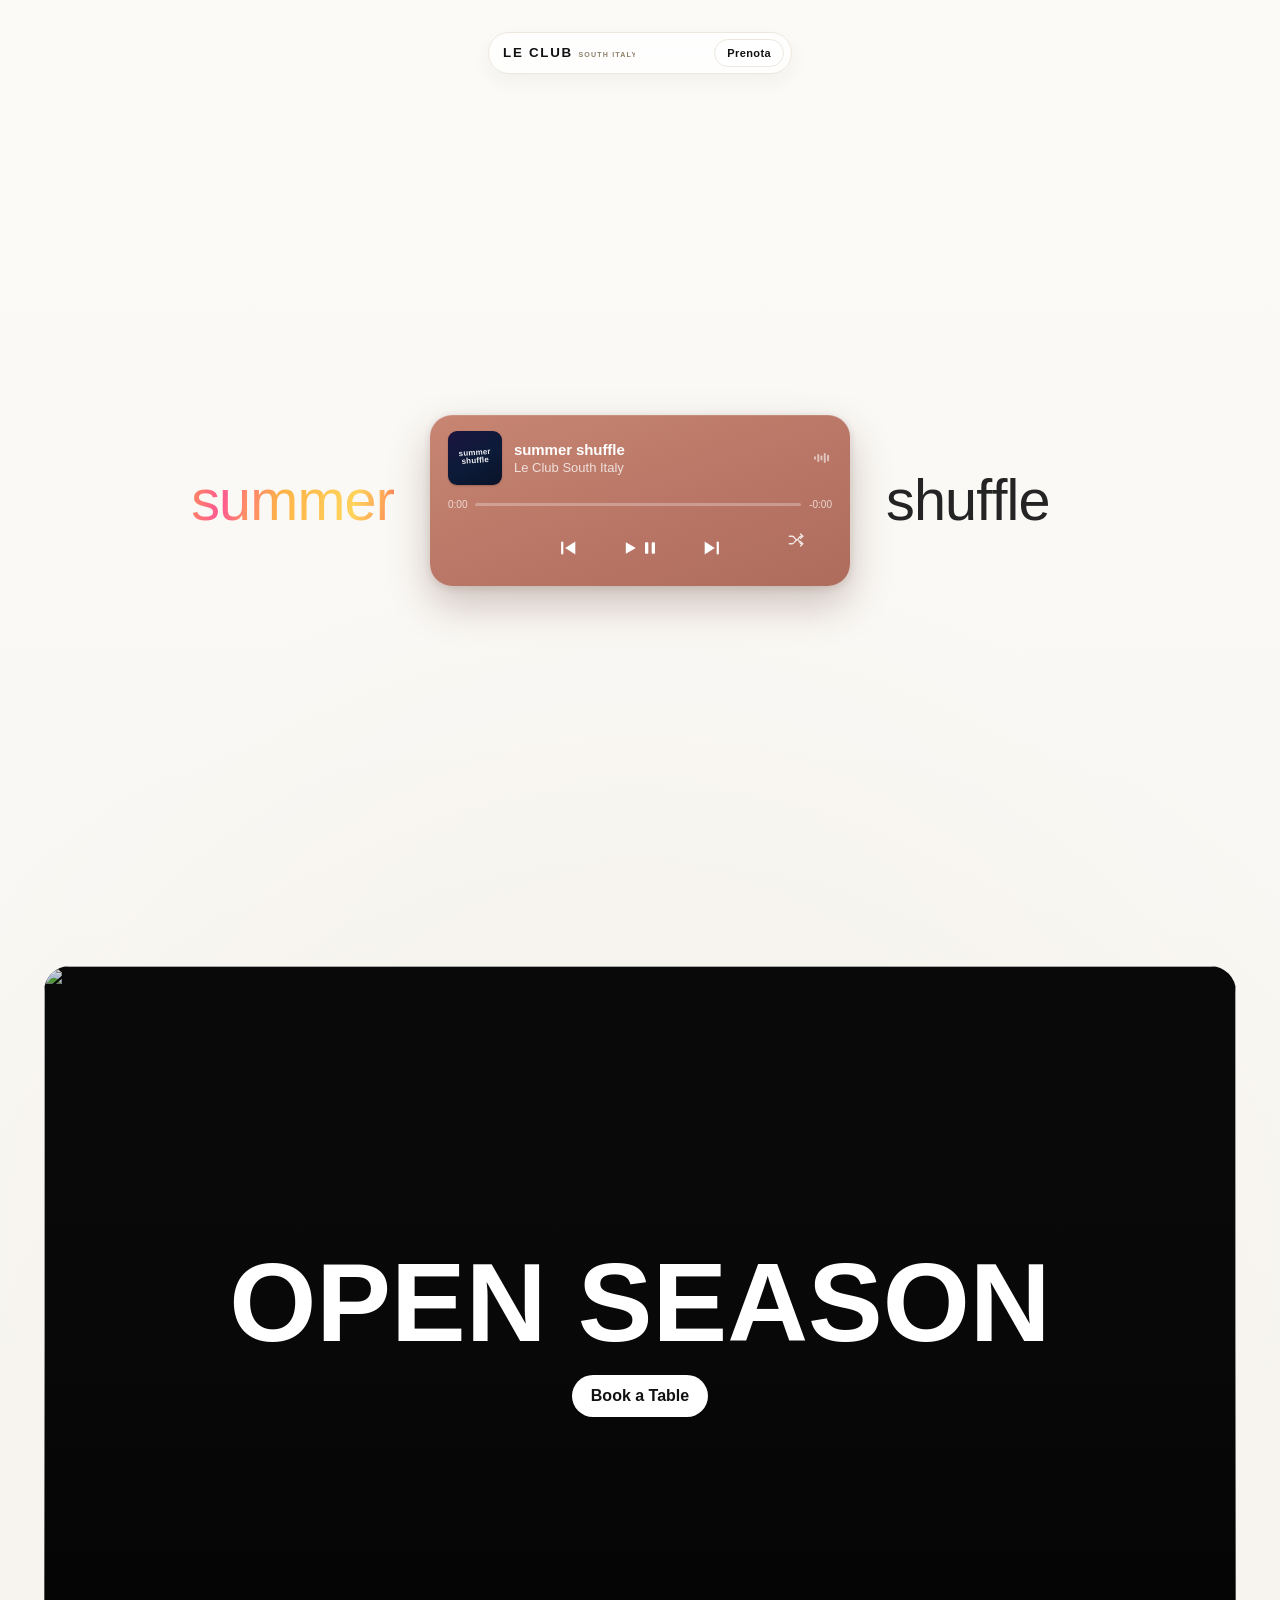
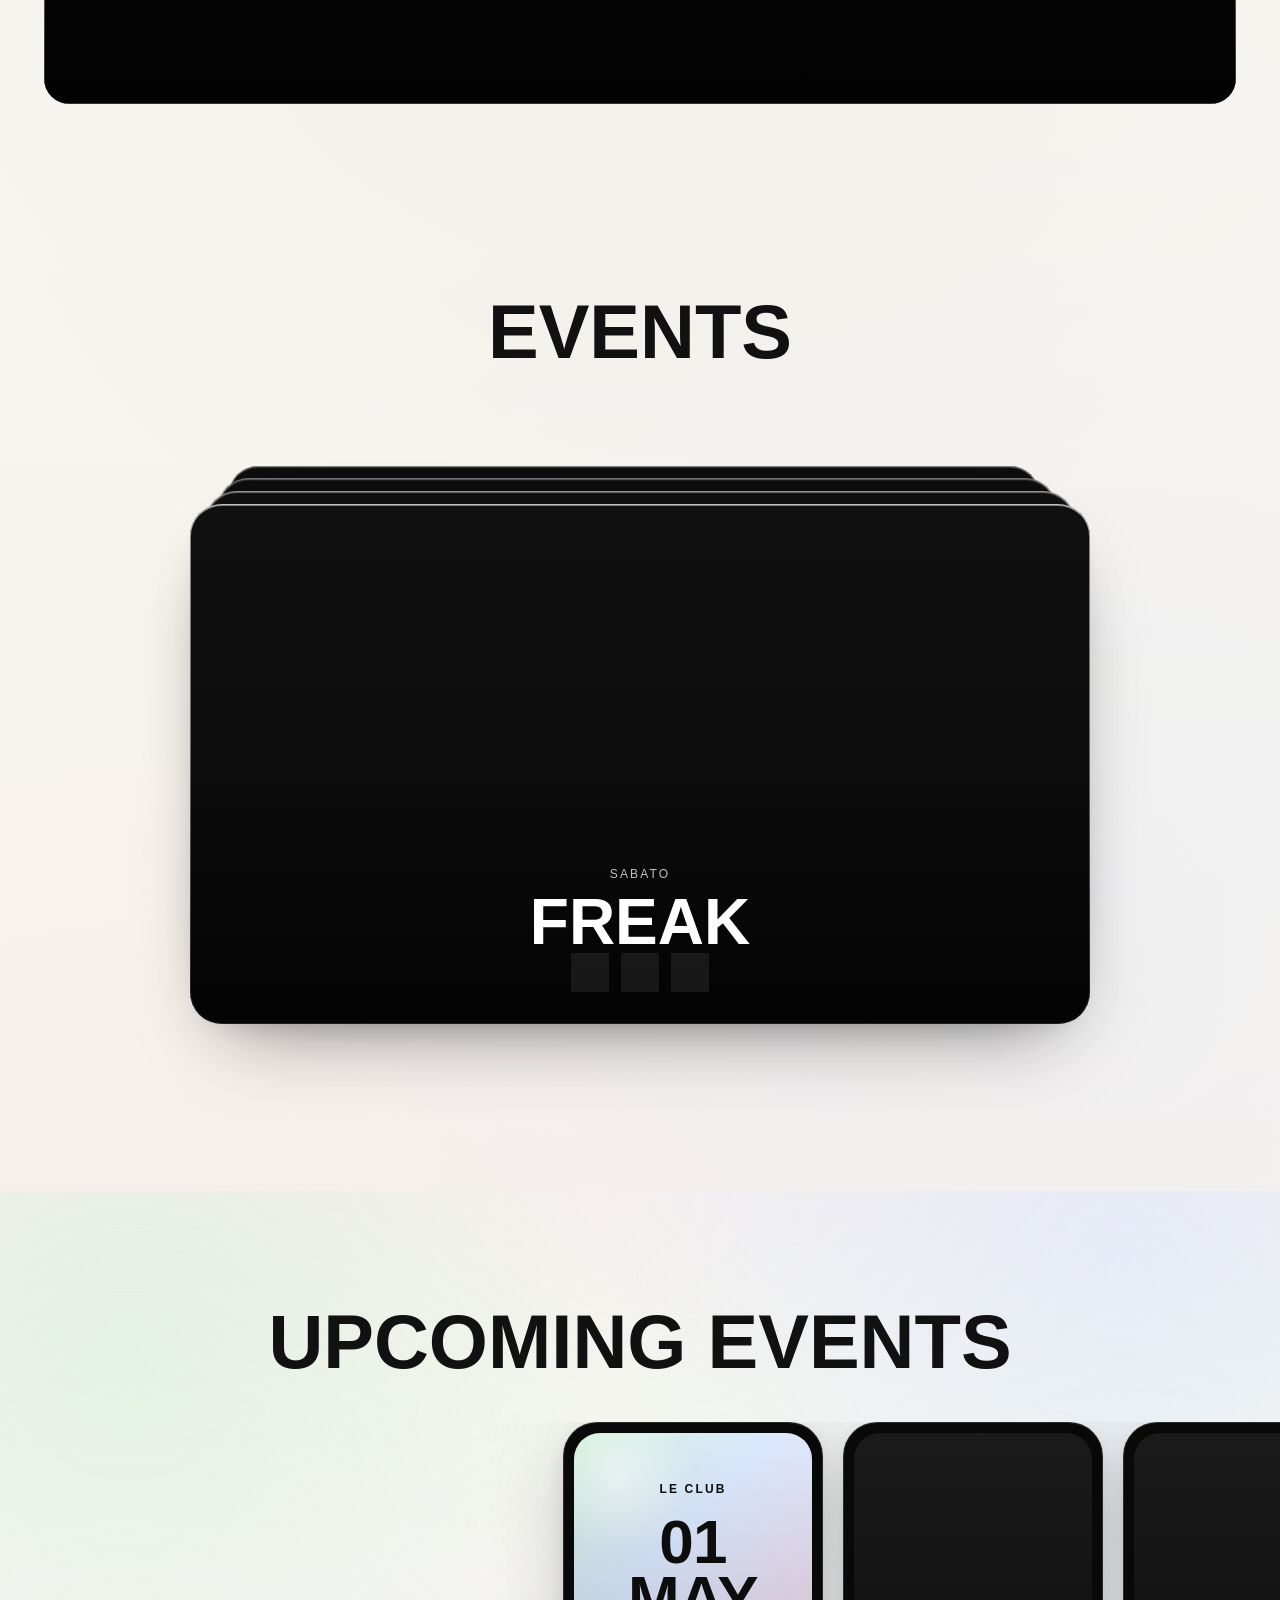
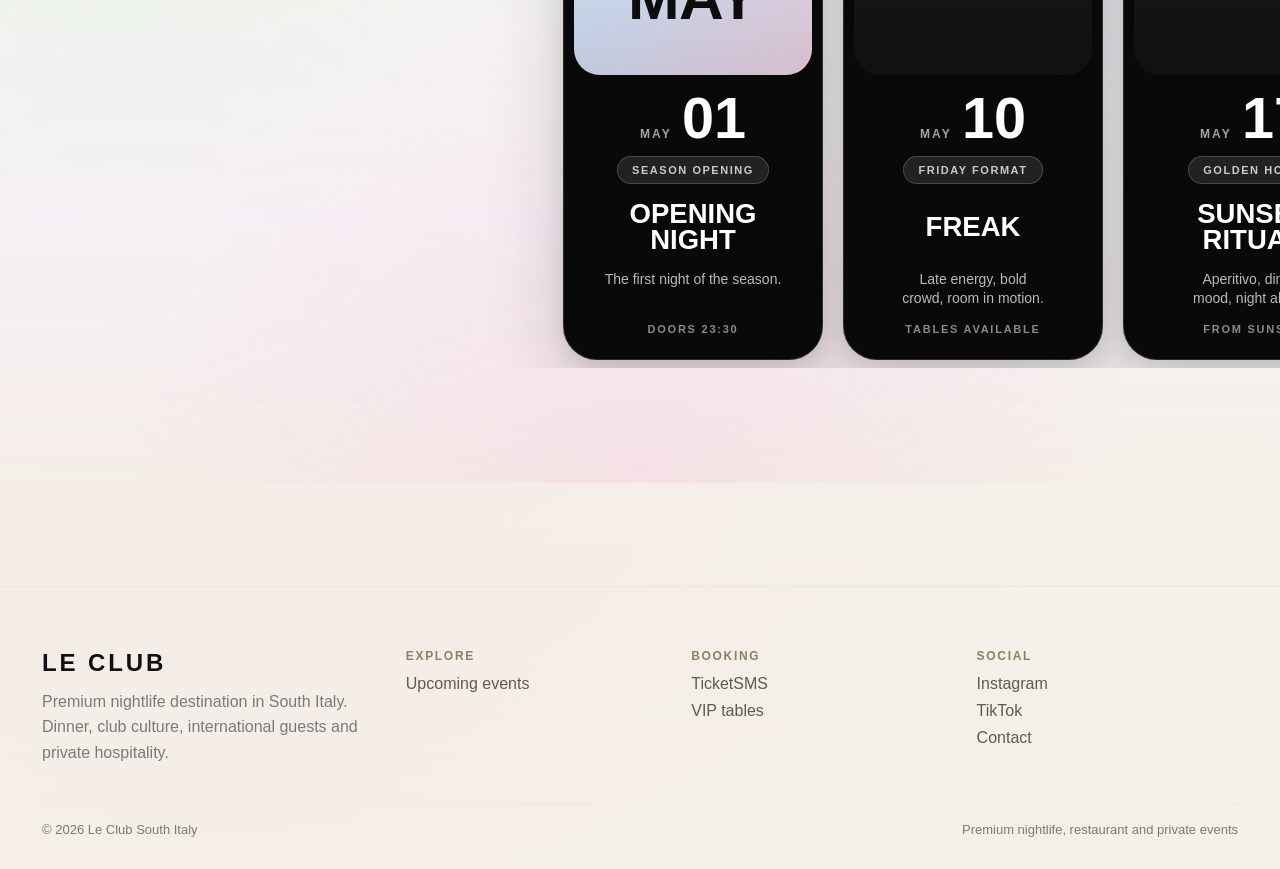
==== commit 41c1d8fb: "Refine upcoming events carousel" ====
--- a/index.html
+++ b/index.html
@@ -119,7 +119,28 @@
 <div class="card-content">
 <span class="card-day">SABATO</span>
 <h2 class="card-title">FREAK</h2>
-<button class="card-btn" onclick="location.href='mailto:vip@leclubsouthitaly.it'">Prenota</button>
+<div class="card-socials" aria-label="FREAK social links">
+<a class="card-social-link" href="https://www.instagram.com/" target="_blank" rel="noopener" aria-label="FREAK on Instagram">
+<svg viewBox="0 0 24 24" aria-hidden="true" fill="none" stroke="currentColor" stroke-width="1.8" stroke-linecap="round" stroke-linejoin="round">
+<rect x="4" y="4" width="16" height="16" rx="5"/>
+<circle cx="12" cy="12" r="3.5"/>
+<circle cx="17.4" cy="6.6" r="1"/>
+</svg>
+</a>
+<a class="card-social-link" href="https://www.tiktok.com/" target="_blank" rel="noopener" aria-label="FREAK on TikTok">
+<svg viewBox="0 0 24 24" aria-hidden="true" fill="currentColor">
+<path d="M15.6 3c.4 2.4 1.8 3.8 4.4 4.1v3.2c-1.6 0-3.1-.5-4.4-1.4v6.2c0 3.4-2.2 5.9-5.5 5.9-2.9 0-5.1-1.9-5.1-4.7 0-3 2.4-4.8 5.6-4.8.4 0 .8 0 1.1.1v3.3c-.3-.1-.7-.2-1.1-.2-1.3 0-2.2.6-2.2 1.6s.8 1.6 1.8 1.6c1.3 0 2.1-.8 2.1-2.5V3h3.3z"/>
+</svg>
+</a>
+<a class="card-social-link" href="https://www.deezer.com/playlist/5237028406" target="_blank" rel="noopener" aria-label="FREAK music playlist">
+<svg viewBox="0 0 24 24" aria-hidden="true" fill="currentColor">
+<rect x="4" y="13" width="3" height="6" rx="1"/>
+<rect x="9" y="9" width="3" height="10" rx="1"/>
+<rect x="14" y="5" width="3" height="14" rx="1"/>
+<rect x="19" y="11" width="3" height="8" rx="1"/>
+</svg>
+</a>
+</div>
 </div>
 </article>
 
@@ -128,7 +149,28 @@
 <div class="card-content">
 <span class="card-day">DOMENICA</span>
 <h2 class="card-title">SUNSET</h2>
-<button class="card-btn" onclick="location.href='mailto:vip@leclubsouthitaly.it'">Prenota</button>
+<div class="card-socials" aria-label="SUNSET social links">
+<a class="card-social-link" href="https://www.instagram.com/" target="_blank" rel="noopener" aria-label="SUNSET on Instagram">
+<svg viewBox="0 0 24 24" aria-hidden="true" fill="none" stroke="currentColor" stroke-width="1.8" stroke-linecap="round" stroke-linejoin="round">
+<rect x="4" y="4" width="16" height="16" rx="5"/>
+<circle cx="12" cy="12" r="3.5"/>
+<circle cx="17.4" cy="6.6" r="1"/>
+</svg>
+</a>
+<a class="card-social-link" href="https://www.tiktok.com/" target="_blank" rel="noopener" aria-label="SUNSET on TikTok">
+<svg viewBox="0 0 24 24" aria-hidden="true" fill="currentColor">
+<path d="M15.6 3c.4 2.4 1.8 3.8 4.4 4.1v3.2c-1.6 0-3.1-.5-4.4-1.4v6.2c0 3.4-2.2 5.9-5.5 5.9-2.9 0-5.1-1.9-5.1-4.7 0-3 2.4-4.8 5.6-4.8.4 0 .8 0 1.1.1v3.3c-.3-.1-.7-.2-1.1-.2-1.3 0-2.2.6-2.2 1.6s.8 1.6 1.8 1.6c1.3 0 2.1-.8 2.1-2.5V3h3.3z"/>
+</svg>
+</a>
+<a class="card-social-link" href="https://www.deezer.com/playlist/5237028406" target="_blank" rel="noopener" aria-label="SUNSET music playlist">
+<svg viewBox="0 0 24 24" aria-hidden="true" fill="currentColor">
+<rect x="4" y="13" width="3" height="6" rx="1"/>
+<rect x="9" y="9" width="3" height="10" rx="1"/>
+<rect x="14" y="5" width="3" height="14" rx="1"/>
+<rect x="19" y="11" width="3" height="8" rx="1"/>
+</svg>
+</a>
+</div>
 </div>
 </article>
 
@@ -137,7 +179,28 @@
 <div class="card-content">
 <span class="card-day">MARTEDÌ</span>
 <h2 class="card-title">Serata Italiana</h2>
-<button class="card-btn" onclick="location.href='mailto:vip@leclubsouthitaly.it'">Prenota</button>
+<div class="card-socials" aria-label="Serata Italiana social links">
+<a class="card-social-link" href="https://www.instagram.com/" target="_blank" rel="noopener" aria-label="Serata Italiana on Instagram">
+<svg viewBox="0 0 24 24" aria-hidden="true" fill="none" stroke="currentColor" stroke-width="1.8" stroke-linecap="round" stroke-linejoin="round">
+<rect x="4" y="4" width="16" height="16" rx="5"/>
+<circle cx="12" cy="12" r="3.5"/>
+<circle cx="17.4" cy="6.6" r="1"/>
+</svg>
+</a>
+<a class="card-social-link" href="https://www.tiktok.com/" target="_blank" rel="noopener" aria-label="Serata Italiana on TikTok">
+<svg viewBox="0 0 24 24" aria-hidden="true" fill="currentColor">
+<path d="M15.6 3c.4 2.4 1.8 3.8 4.4 4.1v3.2c-1.6 0-3.1-.5-4.4-1.4v6.2c0 3.4-2.2 5.9-5.5 5.9-2.9 0-5.1-1.9-5.1-4.7 0-3 2.4-4.8 5.6-4.8.4 0 .8 0 1.1.1v3.3c-.3-.1-.7-.2-1.1-.2-1.3 0-2.2.6-2.2 1.6s.8 1.6 1.8 1.6c1.3 0 2.1-.8 2.1-2.5V3h3.3z"/>
+</svg>
+</a>
+<a class="card-social-link" href="https://www.deezer.com/playlist/5237028406" target="_blank" rel="noopener" aria-label="Serata Italiana music playlist">
+<svg viewBox="0 0 24 24" aria-hidden="true" fill="currentColor">
+<rect x="4" y="13" width="3" height="6" rx="1"/>
+<rect x="9" y="9" width="3" height="10" rx="1"/>
+<rect x="14" y="5" width="3" height="14" rx="1"/>
+<rect x="19" y="11" width="3" height="8" rx="1"/>
+</svg>
+</a>
+</div>
 </div>
 </article>
 
@@ -146,9 +209,147 @@
 <div class="card-content">
 <span class="card-day">GIOVEDÌ</span>
 <h2 class="card-title">TRAPPEATON</h2>
-<button class="card-btn" onclick="location.href='mailto:vip@leclubsouthitaly.it'">Prenota</button>
+<div class="card-socials" aria-label="TRAPPEATON social links">
+<a class="card-social-link" href="https://www.instagram.com/" target="_blank" rel="noopener" aria-label="TRAPPEATON on Instagram">
+<svg viewBox="0 0 24 24" aria-hidden="true" fill="none" stroke="currentColor" stroke-width="1.8" stroke-linecap="round" stroke-linejoin="round">
+<rect x="4" y="4" width="16" height="16" rx="5"/>
+<circle cx="12" cy="12" r="3.5"/>
+<circle cx="17.4" cy="6.6" r="1"/>
+</svg>
+</a>
+<a class="card-social-link" href="https://www.tiktok.com/" target="_blank" rel="noopener" aria-label="TRAPPEATON on TikTok">
+<svg viewBox="0 0 24 24" aria-hidden="true" fill="currentColor">
+<path d="M15.6 3c.4 2.4 1.8 3.8 4.4 4.1v3.2c-1.6 0-3.1-.5-4.4-1.4v6.2c0 3.4-2.2 5.9-5.5 5.9-2.9 0-5.1-1.9-5.1-4.7 0-3 2.4-4.8 5.6-4.8.4 0 .8 0 1.1.1v3.3c-.3-.1-.7-.2-1.1-.2-1.3 0-2.2.6-2.2 1.6s.8 1.6 1.8 1.6c1.3 0 2.1-.8 2.1-2.5V3h3.3z"/>
+</svg>
+</a>
+<a class="card-social-link" href="https://www.deezer.com/playlist/5237028406" target="_blank" rel="noopener" aria-label="TRAPPEATON music playlist">
+<svg viewBox="0 0 24 24" aria-hidden="true" fill="currentColor">
+<rect x="4" y="13" width="3" height="6" rx="1"/>
+<rect x="9" y="9" width="3" height="10" rx="1"/>
+<rect x="14" y="5" width="3" height="14" rx="1"/>
+<rect x="19" y="11" width="3" height="8" rx="1"/>
+</svg>
+</a>
+</div>
 </div>
 </article>
+</div>
+</div>
+</section>
+
+<section class="nights-section" id="upcoming-events" aria-label="Le Club Upcoming Events">
+<div class="nights-inner">
+<div class="nights-head">
+<h2>UPCOMING EVENTS</h2>
+</div>
+
+<div class="nights-carousel is-initial" data-nights-carousel>
+<div class="nights-viewport">
+<div class="nights-track">
+<article class="night-card">
+<div class="night-card-media night-card-cover">
+<span>LE CLUB</span>
+<strong>01<br>MAY</strong>
+</div>
+<div class="night-card-body">
+<div class="night-date"><span>MAY</span><strong>01</strong></div>
+<span class="night-pill">SEASON OPENING</span>
+<h3>OPENING NIGHT</h3>
+<p>The first night of the season.</p>
+<small>Doors 23:30</small>
+</div>
+</article>
+
+<article class="night-card">
+<div class="night-card-media" style="background-image:url(https://images.unsplash.com/photo-1501386761578-eac5c94b800a?auto=format&fit=crop&w=900&q=84)"></div>
+<div class="night-card-body">
+<div class="night-date"><span>MAY</span><strong>10</strong></div>
+<span class="night-pill">FRIDAY FORMAT</span>
+<h3>FREAK</h3>
+<p>Late energy, bold crowd, room in motion.</p>
+<small>Tables available</small>
+</div>
+</article>
+
+<article class="night-card">
+<div class="night-card-media" style="background-image:url(https://images.unsplash.com/photo-1500530855697-b586d89ba3ee?auto=format&fit=crop&w=900&q=84)"></div>
+<div class="night-card-body">
+<div class="night-date"><span>MAY</span><strong>17</strong></div>
+<span class="night-pill">GOLDEN HOUR</span>
+<h3>SUNSET RITUAL</h3>
+<p>Aperitivo, dinner mood, night ahead.</p>
+<small>From sunset</small>
+</div>
+</article>
+
+<article class="night-card">
+<div class="night-card-media" style="background-image:url(https://images.unsplash.com/photo-1519671482749-fd09be7ccebf?auto=format&fit=crop&w=900&q=84)"></div>
+<div class="night-card-body">
+<div class="night-date"><span>MAY</span><strong>24</strong></div>
+<span class="night-pill">ITALIAN NIGHT</span>
+<h3>SERATA ITALIANA</h3>
+<p>Classics, tables, voices all night.</p>
+<small>Dinner to late</small>
+</div>
+</article>
+
+<article class="night-card">
+<div class="night-card-media" style="background-image:url(https://images.unsplash.com/photo-1492684223066-81342ee5ff30?auto=format&fit=crop&w=900&q=84)"></div>
+<div class="night-card-body">
+<div class="night-date"><span>MAY</span><strong>31</strong></div>
+<span class="night-pill">URBAN FORMAT</span>
+<h3>TRAPPEATON</h3>
+<p>Bass, rhythm, private tables.</p>
+<small>Club room</small>
+</div>
+</article>
+
+<article class="night-card">
+<div class="night-card-media night-card-gradient night-card-gradient-a"></div>
+<div class="night-card-body">
+<div class="night-date"><span>JUN</span><strong>07</strong></div>
+<span class="night-pill">SPECIAL GUEST</span>
+<h3>GUEST NIGHT</h3>
+<p>One night, one guest, one room.</p>
+<small>Guest reveal soon</small>
+</div>
+</article>
+
+<article class="night-card">
+<div class="night-card-media night-card-gradient night-card-gradient-b"></div>
+<div class="night-card-body">
+<div class="night-date"><span>JUN</span><strong>14</strong></div>
+<span class="night-pill">VIP FORMAT</span>
+<h3>MIDNIGHT TABLES</h3>
+<p>Private tables and late-night energy.</p>
+<small>Table night</small>
+</div>
+</article>
+
+<article class="night-card">
+<div class="night-card-media" style="background-image:url(https://images.unsplash.com/photo-1514525253161-7a46d19cd819?auto=format&fit=crop&w=900&q=84)"></div>
+<div class="night-card-body">
+<div class="night-date"><span>JUN</span><strong>21</strong></div>
+<span class="night-pill">CLUB NIGHT</span>
+<h3>SUMMER RUSH</h3>
+<p>The season starts moving faster.</p>
+<small>Main room</small>
+</div>
+</article>
+
+<article class="night-card">
+<div class="night-card-media night-card-gradient night-card-gradient-c"></div>
+<div class="night-card-body">
+<div class="night-date"><span>JUN</span><strong>28</strong></div>
+<span class="night-pill">LAST SATURDAY</span>
+<h3>CLOSER</h3>
+<p>One more night before the next chapter.</p>
+<small>Save the date</small>
+</div>
+</article>
+</div>
+</div>
+
 </div>
 </div>
 </section>
@@ -233,6 +434,12 @@
 }
 
 if (eventsStack && eventCards.length) {
+eventCards.forEach((card, index) => {
+const title = card.querySelector('.card-title')?.textContent.trim() || `Card ${index + 1}`;
+card.dataset.cardIndex = String(index);
+card.dataset.cardTitle = title.toUpperCase();
+});
+
 let activeIndex = 0;
 let startX = 0;
 let startY = 0;
@@ -240,15 +447,22 @@
 let isDragging = false;
 let hasDragged = false;
 let isAnimating = false;
+let dragStartIndex = 0;
+let outgoingIndex = 0;
+let incomingIndex = null;
+let lockedDragDirection = 0;
+let frozenOrder = [];
 
 const stackPositions = [
 {x:0, y:0, scale:1, opacity:1, zIndex:10, shadowMain:.36, shadowSecondary:.24, inset:.45},
-{x:0, y:-18, scale:.96, opacity:.85, zIndex:9, shadowMain:.27, shadowSecondary:.18, inset:.34},
-{x:0, y:-34, scale:.92, opacity:.7, zIndex:8, shadowMain:.2, shadowSecondary:.14, inset:.28},
-{x:0, y:-50, scale:.88, opacity:.55, zIndex:7, shadowMain:.16, shadowSecondary:.1, inset:.22}
+{x:0, y:-22, scale:.965, opacity:.86, zIndex:9, shadowMain:.27, shadowSecondary:.18, inset:.34},
+{x:-3, y:-44, scale:.93, opacity:.72, zIndex:8, shadowMain:.2, shadowSecondary:.14, inset:.28},
+{x:-6, y:-64, scale:.9, opacity:.58, zIndex:7, shadowMain:.16, shadowSecondary:.1, inset:.22}
 ];
 
-const normalizeIndex = (index) => (index + eventCards.length) % eventCards.length;
+const cardOrder = Array.from(eventCards, (_, index) => index);
+const totalCards = cardOrder.length;
+const normalizeIndex = (index) => (index + totalCards) % totalCards;
 const handoffDuration = 640;
 const snapDuration = 360;
 const maxDepth = stackPositions.length - 1;
@@ -263,7 +477,12 @@
 const lerp = (from, to, progress) => from + (to - from) * progress;
 const easeOut = (t) => 1 - Math.pow(1 - t, 3);
 const easePremium = (t) => t < .5 ? 4 * t * t * t : 1 - Math.pow(-2 * t + 2, 3) / 2;
-const depthFrom = (index, baseIndex) => normalizeIndex(index - baseIndex);
+const getCanonicalOrder = (baseIndex = activeIndex) => cardOrder.map((_, depth) => normalizeIndex(baseIndex + depth));
+const getDepthFromOrder = (index, order) => {
+const depth = order.indexOf(index);
+return depth === -1 ? maxDepth : depth;
+};
+const getNextIndex = (baseIndex = activeIndex) => normalizeIndex(baseIndex + 1);
 const positionForDepth = (depth) => stackPositions[Math.min(depth, maxDepth)];
 const getCardWidth = () => {
 const activeCard = eventCards[activeIndex];
@@ -286,10 +505,12 @@
 contentOpacity = 0,
 contentY = '8px'
 }) {
+const depthDim = clamp((1 - opacity) * .9, 0, .42);
 card.style.setProperty('--deck-x', `${x}px`);
 card.style.setProperty('--deck-y', `${y}px`);
 card.style.setProperty('--deck-scale', scale);
 card.style.setProperty('--deck-opacity', opacity);
+card.style.setProperty('--depth-dim', depthDim.toFixed(3));
 card.style.setProperty('--drag-x', dragX);
 card.style.setProperty('--exit-x', exitX);
 card.style.setProperty('--shadow-main', shadowMain);
@@ -302,15 +523,24 @@
 function setCardState(card, isActive, zIndex, pointerEvents) {
 card.classList.toggle('active', isActive);
 card.classList.toggle('is-active', isActive);
-card.classList.remove('is-exiting');
+card.classList.remove('is-exiting', 'is-incoming');
 card.style.zIndex = zIndex;
 card.style.pointerEvents = pointerEvents;
 }
 
+function setCardDebugState(card, role, depth, targetDepth = depth, isExpectedIncoming = false) {
+card.dataset.role = role;
+card.dataset.depth = String(depth);
+card.dataset.targetDepth = String(targetDepth);
+card.dataset.expectedIncoming = isExpectedIncoming ? 'true' : 'false';
+}
+
 function renderRestingDeck() {
+const restingOrder = getCanonicalOrder(activeIndex);
 eventCards.forEach((card, i) => {
-const depth = (i - activeIndex + eventCards.length) % eventCards.length;
+const depth = getDepthFromOrder(i, restingOrder);
 const pos = positionForDepth(depth);
+setCardDebugState(card, depth === 0 ? 'active' : 'rear', depth);
 setCardState(card, depth === 0, depth < stackPositions.length ? pos.zIndex : 1, depth === 0 ? 'auto' : 'none');
 setCardMotion(card, {
 x:pos.x,
@@ -326,19 +556,27 @@
 });
 }
 
-function renderHandoff(progress, direction, toIndex, outgoingX, fromIndex = activeIndex) {
+function renderHandoff(progress, direction, toIndex, outgoingX, fromIndex = activeIndex, order = null, freezeStack = false) {
 const p = clamp(progress);
-eventCards.forEach((card, i) => {
-const isOutgoing = i === fromIndex;
-const isIncoming = i === toIndex;
-const fromDepth = depthFrom(i, fromIndex);
-const toDepth = depthFrom(i, toIndex);
+const handoffP = clamp((p - .35) / .65);
+const stackP = handoffP * handoffP * (3 - 2 * handoffP);
+const fromOrder = order && order.length ? order : getCanonicalOrder(fromIndex);
+const toOrder = getCanonicalOrder(toIndex);
+const outgoingCard = eventCards[fromIndex];
+const incomingCard = eventCards[toIndex];
+eventCards.forEach((card) => {
+const cardIndex = Number(card.dataset.cardIndex);
+const isOutgoing = card === outgoingCard;
+const isIncoming = card === incomingCard;
+const fromDepth = getDepthFromOrder(cardIndex, fromOrder);
+const toDepth = getDepthFromOrder(cardIndex, toOrder);
 const fromPos = positionForDepth(fromDepth);
 const toPos = positionForDepth(toDepth);
 
 if (isOutgoing) {
+setCardDebugState(card, 'outgoing', fromDepth, toDepth);
 card.classList.add('is-exiting');
-card.classList.remove('active', 'is-active');
+card.classList.remove('active', 'is-active', 'is-incoming');
 card.style.zIndex = 20;
 card.style.pointerEvents = 'none';
 setCardMotion(card, {
@@ -356,20 +594,22 @@
 return;
 }
 
-const incomingContentProgress = isIncoming ? clamp((p - .82) / .18) : 0;
+const incomingContentProgress = !freezeStack && isIncoming ? clamp((p - .94) / .06) : 0;
+const targetPos = freezeStack ? fromPos : toPos;
+setCardDebugState(card, isIncoming ? 'incoming' : 'rear', fromDepth, toDepth, isIncoming);
 card.classList.remove('is-exiting');
-card.classList.toggle('active', isIncoming && p > .55);
-card.classList.toggle('is-active', isIncoming && p > .55);
-card.style.zIndex = isIncoming ? 19 : Math.max(toPos.zIndex, fromPos.zIndex);
+card.classList.remove('active', 'is-active');
+card.classList.toggle('is-incoming', isIncoming && !freezeStack);
+card.style.zIndex = freezeStack ? fromPos.zIndex : (isIncoming ? 19 : (stackP > .5 ? targetPos.zIndex : fromPos.zIndex));
 card.style.pointerEvents = 'none';
 setCardMotion(card, {
-x:lerp(fromPos.x, toPos.x, p),
-y:lerp(fromPos.y, toPos.y, p),
-scale:lerp(fromPos.scale, toPos.scale, p),
-opacity:lerp(fromPos.opacity, toPos.opacity, p),
-shadowMain:lerp(fromPos.shadowMain, toPos.shadowMain, p),
-shadowSecondary:lerp(fromPos.shadowSecondary, toPos.shadowSecondary, p),
-inset:lerp(fromPos.inset, toPos.inset, p),
+x:lerp(fromPos.x, targetPos.x, stackP),
+y:lerp(fromPos.y, targetPos.y, stackP),
+scale:lerp(fromPos.scale, targetPos.scale, stackP),
+opacity:lerp(fromPos.opacity, targetPos.opacity, stackP),
+shadowMain:lerp(fromPos.shadowMain, targetPos.shadowMain, stackP),
+shadowSecondary:lerp(fromPos.shadowSecondary, targetPos.shadowSecondary, stackP),
+inset:lerp(fromPos.inset, targetPos.inset, stackP),
 contentOpacity:incomingContentProgress,
 contentY:`${lerp(8, 0, incomingContentProgress)}px`
 });
@@ -387,15 +627,22 @@
 activeIndex = toIndex;
 stopAnimation();
 isAnimating = false;
+hasDragged = false;
 dragProgress = 0;
 dragX = 0;
+dragDirection = 0;
+lockedDragDirection = 0;
+dragStartIndex = activeIndex;
+outgoingIndex = activeIndex;
+incomingIndex = null;
+frozenOrder = [];
 renderRestingDeck();
 requestAnimationFrame(() => {
 eventsStack.classList.remove('is-animating', 'is-handoff', 'is-dragging');
 });
 }
 
-function animateHandoff(direction, toIndex, fromProgress = 0, fromX = 0) {
+function animateHandoff(direction, toIndex, fromProgress = 0, fromX = 0, fromIndex = activeIndex, order = null, freezeStack = false) {
 if (reduceMotion.matches) {
 finishHandoff(toIndex);
 return;
@@ -404,16 +651,16 @@
 stopAnimation();
 isAnimating = true;
 eventsStack.classList.add('is-animating', 'is-handoff');
-const fromIndex = activeIndex;
 const start = performance.now();
 const exitX = direction * getExitDistance();
+const renderOrder = order && order.length ? order : getCanonicalOrder(fromIndex);
 
 const frame = (now) => {
 const t = clamp((now - start) / handoffDuration);
 const eased = easePremium(t);
 const progress = lerp(fromProgress, 1, eased);
 const currentX = lerp(fromX, exitX, eased);
-renderHandoff(progress, direction, toIndex, currentX, fromIndex);
+renderHandoff(progress, direction, toIndex, currentX, fromIndex, renderOrder, freezeStack);
 if (t < 1) {
 animationFrame = requestAnimationFrame(frame);
 return;
@@ -424,26 +671,33 @@
 animationFrame = requestAnimationFrame(frame);
 }
 
-function animateSnapBack(direction, toIndex, fromProgress, fromX) {
+function animateSnapBack(direction, toIndex, fromProgress, fromX, fromIndex = activeIndex, order = null, freezeStack = false) {
 stopAnimation();
 eventsStack.classList.add('is-handoff');
-const fromIndex = activeIndex;
 const start = performance.now();
+const renderOrder = order && order.length ? order : getCanonicalOrder(fromIndex);
 
 const frame = (now) => {
 const t = clamp((now - start) / snapDuration);
 const eased = easeOut(t);
 const progress = lerp(fromProgress, 0, eased);
 const currentX = lerp(fromX, 0, eased);
-renderHandoff(progress, direction, toIndex, currentX, fromIndex);
+renderHandoff(progress, direction, toIndex, currentX, fromIndex, renderOrder, freezeStack);
 if (t < 1) {
 animationFrame = requestAnimationFrame(frame);
 return;
 }
 stopAnimation();
 isAnimating = false;
+hasDragged = false;
 dragProgress = 0;
 dragX = 0;
+dragDirection = 0;
+lockedDragDirection = 0;
+dragStartIndex = activeIndex;
+outgoingIndex = activeIndex;
+incomingIndex = null;
+frozenOrder = [];
 renderRestingDeck();
 requestAnimationFrame(() => {
 eventsStack.classList.remove('is-handoff', 'is-dragging');
@@ -453,31 +707,62 @@
 animationFrame = requestAnimationFrame(frame);
 }
 
+function clearDragState(e, shouldRender = false) {
+isDragging = false;
+hasDragged = false;
+dragProgress = 0;
+dragX = 0;
+dragDirection = 0;
+lockedDragDirection = 0;
+dragStartIndex = activeIndex;
+outgoingIndex = activeIndex;
+incomingIndex = null;
+frozenOrder = [];
+eventsStack.classList.remove('is-dragging');
+if (e && e.pointerId !== undefined && eventsStack.hasPointerCapture(e.pointerId)) {
+eventsStack.releasePointerCapture(e.pointerId);
+}
+if (shouldRender && !isAnimating) {
+renderRestingDeck();
+}
+}
+
 eventsStack.addEventListener('pointerdown', (e) => {
-if (e.target.closest('.card-btn')) return;
+if (e.target.closest('a,button')) return;
 if (isAnimating) return;
 isDragging = true;
 hasDragged = false;
 dragProgress = 0;
 dragX = 0;
+dragDirection = 0;
+lockedDragDirection = 0;
+dragStartIndex = activeIndex;
+outgoingIndex = activeIndex;
+incomingIndex = null;
+frozenOrder = getCanonicalOrder(dragStartIndex);
 startX = e.clientX;
 startY = e.clientY;
 currentX = startX;
 });
 
-eventsStack.addEventListener('pointermove', (e) => {
+const updateDrag = (e) => {
 if (!isDragging) return;
 currentX = e.clientX;
 const delta = currentX - startX;
 const verticalDelta = e.clientY - startY;
 
 if (!hasDragged && Math.abs(verticalDelta) > Math.abs(delta) && Math.abs(verticalDelta) > 10) {
-isDragging = false;
+clearDragState(e, true);
 return;
 }
 
-if (Math.abs(delta) > dragStartThreshold) {
+if (!hasDragged && Math.abs(delta) > dragStartThreshold) {
 hasDragged = true;
+lockedDragDirection = delta >= 0 ? 1 : -1;
+dragDirection = lockedDragDirection;
+outgoingIndex = dragStartIndex;
+incomingIndex = getNextIndex(dragStartIndex);
+frozenOrder = getCanonicalOrder(dragStartIndex);
 eventsStack.classList.add('is-dragging');
 if (e.pointerId !== undefined && !eventsStack.hasPointerCapture(e.pointerId)) {
 eventsStack.setPointerCapture(e.pointerId);
@@ -486,12 +771,11 @@
 
 if (!hasDragged) return;
 if (e.cancelable) e.preventDefault();
-dragX = delta * dragDamping;
-dragDirection = delta >= 0 ? 1 : -1;
-const targetIndex = normalizeIndex(activeIndex + (dragDirection < 0 ? 1 : -1));
+const directionalDelta = Math.max(0, delta * lockedDragDirection);
+dragX = directionalDelta * lockedDragDirection * dragDamping;
 dragProgress = clamp(Math.abs(dragX) / getHandoffDistance());
-renderHandoff(dragProgress, dragDirection, targetIndex, dragX);
-});
+renderHandoff(dragProgress, lockedDragDirection, incomingIndex, dragX, outgoingIndex, frozenOrder);
+};
 
 const finishDrag = (e) => {
 if (!isDragging) return;
@@ -499,38 +783,30 @@
 const threshold = getSwipeThreshold();
 
 if (!hasDragged) {
-isDragging = false;
-dragProgress = 0;
-dragX = 0;
+clearDragState(e, true);
 return;
 }
 
-if (Math.abs(delta) > threshold && hasDragged) {
-const direction = delta >= 0 ? 1 : -1;
-const targetIndex = normalizeIndex(activeIndex + (direction < 0 ? 1 : -1));
-animateHandoff(direction, targetIndex, dragProgress, dragX);
+const committedDistance = lockedDragDirection ? Math.max(0, delta * lockedDragDirection) : 0;
+if (committedDistance > threshold && hasDragged) {
+animateHandoff(lockedDragDirection, incomingIndex, dragProgress, dragX, outgoingIndex, frozenOrder);
 } else {
-const targetIndex = normalizeIndex(activeIndex + (dragDirection < 0 ? 1 : -1));
-animateSnapBack(dragDirection, targetIndex, dragProgress, dragX);
-}
-
-isDragging = false;
-eventsStack.classList.remove('is-dragging');
-if (e.pointerId !== undefined && eventsStack.hasPointerCapture(e.pointerId)) {
-eventsStack.releasePointerCapture(e.pointerId);
-}
-};
-
-eventsStack.addEventListener('pointerup', finishDrag);
-eventsStack.addEventListener('pointercancel', finishDrag);
-
-eventCards.forEach((card, i) => {
-const button = card.querySelector('.card-btn');
-if (button) {
-button.addEventListener('click', (e) => {
+animateSnapBack(lockedDragDirection, incomingIndex, dragProgress, dragX, outgoingIndex, frozenOrder);
+}
+
+clearDragState(e);
+};
+
+window.addEventListener('pointermove', updateDrag, {passive:false});
+window.addEventListener('pointerup', finishDrag);
+window.addEventListener('pointercancel', finishDrag);
+
+eventCards.forEach((card) => {
+card.querySelectorAll('a,button').forEach((control) => {
+control.addEventListener('click', (e) => {
 e.stopPropagation();
 });
-}
+});
 
 });
 
@@ -574,6 +850,264 @@
 };
 
 revealEventCards();
+}
+
+{
+const carousel = document.querySelector('[data-nights-carousel]');
+if (carousel) {
+const track = carousel.querySelector('.nights-track');
+
+// ── Layout: larger cards, designed inset, fewer visible ──────
+// Desktop (>980px): 4 full cards + peek
+// Tablet (560-980px): ~2.5 cards visible
+// Mobile (≤560px): 1 main card + peek (CSS handles overrides)
+const computeLayout = () => {
+const vw = window.innerWidth;
+const GAP = 20;
+let cardW;
+if (vw <= 560) {
+cardW = vw - 76;
+} else if (vw <= 980) {
+cardW = Math.max(220, Math.min(320, Math.round((vw - 40) / 2.7)));
+document.documentElement.style.setProperty('--track-pad-left', Math.round(vw * 0.04) + 'px');
+} else {
+const padLeft = Math.round(Math.max(60, Math.min(200, vw * 0.09)));
+const peekTarget = Math.round(vw * 0.05);
+cardW = Math.max(260, Math.min(380, Math.round((vw - padLeft - GAP * 3 - peekTarget) / 4)));
+document.documentElement.style.setProperty('--track-pad-left', padLeft + 'px');
+}
+document.documentElement.style.setProperty('--card-width', cardW + 'px');
+};
+computeLayout();
+
+const realCards = Array.from(track.querySelectorAll('.night-card'));
+const totalCards = realCards.length;
+realCards.forEach((card, index) => {
+card.dataset.nightIndex = String(index);
+card.setAttribute('draggable', 'false');
+card.querySelectorAll('img').forEach((img) => img.setAttribute('draggable', 'false'));
+});
+
+const cloneCard = (card, group) => {
+const clone = card.cloneNode(true);
+clone.dataset.nightIndex = card.dataset.nightIndex;
+clone.dataset.nightClone = group;
+clone.setAttribute('aria-hidden', 'true');
+clone.setAttribute('draggable', 'false');
+clone.querySelectorAll('img').forEach((img) => img.setAttribute('draggable', 'false'));
+return clone;
+};
+
+if (totalCards > 1) {
+const beforeClones = document.createDocumentFragment();
+const afterClones = document.createDocumentFragment();
+realCards.forEach((card) => {
+beforeClones.appendChild(cloneCard(card, 'before'));
+afterClones.appendChild(cloneCard(card, 'after'));
+});
+track.insertBefore(beforeClones, track.firstElementChild);
+track.appendChild(afterClones);
+}
+
+const cloneCount = totalCards;
+let virtualIndex = cloneCount;
+let currentTranslate = 0;
+let startTranslate = 0;
+let startX = 0;
+let startY = 0;
+let activePointerId = null;
+let gestureAxis = null;
+let wheelAccum = 0;
+let isPointerDown = false;
+let isDraggingRail = false;
+let isAnimating = false;
+let dragDelta = 0;
+
+const DRAG_THRESHOLD = 10;
+const SWIPE_RATIO = 0.22;
+
+const getCardStep = () => {
+if (!realCards[0]) return 280;
+const gap = parseFloat(getComputedStyle(track).columnGap) || 20;
+return realCards[0].getBoundingClientRect().width + gap;
+};
+
+const trackPadLeft = () => parseFloat(getComputedStyle(track).paddingLeft) || 0;
+const getInitialOffset = () => {
+const vw = window.innerWidth;
+if (vw <= 560) return 0;
+const targetStart = vw <= 980 ? vw * .34 : vw * .44;
+return Math.max(0, Math.round(targetStart - trackPadLeft()));
+};
+
+const getTranslateForVirtualIndex = (index) => getInitialOffset() - index * getCardStep();
+
+const setTrackTranslate = (x, withTransition = false) => {
+track.style.transition = withTransition && !reduceMotion.matches ? '' : 'none';
+currentTranslate = x;
+track.style.transform = `translate3d(${Math.round(x)}px,0,0)`;
+};
+
+const clearLoopReveal = () => {
+carousel.classList.remove('is-looping-before');
+};
+
+const revealLoopSide = (targetVirtualIndex) => {
+clearLoopReveal();
+if (targetVirtualIndex < cloneCount) {
+carousel.classList.add('is-looping-before');
+}
+};
+
+const updateDragLoopReveal = (deltaX) => {
+if (virtualIndex === cloneCount && deltaX > 0) {
+revealLoopSide(virtualIndex - 1);
+} else if (virtualIndex === cloneCount + totalCards - 1 && deltaX < 0) {
+revealLoopSide(virtualIndex + 1);
+} else {
+clearLoopReveal();
+}
+};
+
+const normalizeLoop = () => {
+let normalizedIndex = virtualIndex;
+if (virtualIndex >= cloneCount + totalCards) {
+normalizedIndex = virtualIndex - totalCards;
+} else if (virtualIndex < cloneCount) {
+normalizedIndex = virtualIndex + totalCards;
+}
+if (normalizedIndex === virtualIndex) return;
+virtualIndex = normalizedIndex;
+setTrackTranslate(getTranslateForVirtualIndex(virtualIndex), false);
+};
+
+const moveByStep = (direction, withTransition = true) => {
+if (isAnimating || !direction || totalCards < 2) return;
+const targetVirtualIndex = virtualIndex + direction;
+revealLoopSide(targetVirtualIndex);
+virtualIndex = targetVirtualIndex;
+const targetTranslate = getTranslateForVirtualIndex(virtualIndex);
+const willMove = Math.round(targetTranslate) !== Math.round(currentTranslate);
+isAnimating = withTransition && !reduceMotion.matches && willMove;
+setTrackTranslate(targetTranslate, withTransition && willMove);
+if (!isAnimating) {
+normalizeLoop();
+clearLoopReveal();
+carousel.classList.remove('is-dragging');
+}
+};
+
+track.addEventListener('transitionend', (e) => {
+if (e.target !== track || e.propertyName !== 'transform') return;
+isAnimating = false;
+normalizeLoop();
+clearLoopReveal();
+track.style.transition = '';
+carousel.classList.remove('is-dragging');
+});
+
+const releasePointer = () => {
+if (activePointerId !== null && carousel.hasPointerCapture(activePointerId)) {
+carousel.releasePointerCapture(activePointerId);
+}
+};
+
+const resetDragState = () => {
+releasePointer();
+isPointerDown = false;
+isDraggingRail = false;
+gestureAxis = null;
+activePointerId = null;
+dragDelta = 0;
+};
+
+// ── Pointer drag / swipe ─────────────────────────────────────────
+carousel.addEventListener('pointerdown', (e) => {
+if (e.target.closest('a,button')) return;
+if (isAnimating || totalCards < 2) return;
+isPointerDown = true;
+activePointerId = e.pointerId;
+gestureAxis = null;
+isDraggingRail = false;
+startX = e.clientX;
+startY = e.clientY;
+startTranslate = currentTranslate;
+dragDelta = 0;
+if (e.pointerType === 'mouse') e.preventDefault();
+carousel.setPointerCapture(e.pointerId);
+});
+
+carousel.addEventListener('pointermove', (e) => {
+if (!isPointerDown || e.pointerId !== activePointerId) return;
+const dx = e.clientX - startX;
+const dy = e.clientY - startY;
+if (!gestureAxis) {
+if (Math.abs(dx) > DRAG_THRESHOLD && Math.abs(dx) > Math.abs(dy)) {
+gestureAxis = 'x';
+isDraggingRail = true;
+track.style.transition = 'none';
+carousel.classList.add('is-dragging');
+} else if (Math.abs(dy) > DRAG_THRESHOLD && Math.abs(dy) >= Math.abs(dx)) {
+gestureAxis = 'y';
+}
+else return;
+}
+if (gestureAxis !== 'x') return;
+if (e.cancelable) e.preventDefault();
+dragDelta = dx;
+updateDragLoopReveal(dx);
+setTrackTranslate(startTranslate + dx, false);
+});
+
+const finishPointerGesture = (e) => {
+if (!isPointerDown || e.pointerId !== activePointerId) return;
+const didDrag = isDraggingRail && gestureAxis === 'x';
+const releaseDelta = dragDelta;
+resetDragState();
+if (!didDrag) {
+setTrackTranslate(getTranslateForVirtualIndex(virtualIndex), false);
+return;
+}
+const threshold = getCardStep() * SWIPE_RATIO;
+const direction = Math.abs(releaseDelta) > threshold ? (releaseDelta < 0 ? 1 : -1) : 0;
+if (direction) {
+moveByStep(direction, true);
+} else {
+setTrackTranslate(getTranslateForVirtualIndex(virtualIndex), true);
+if (reduceMotion.matches) clearLoopReveal();
+}
+};
+
+carousel.addEventListener('pointerup', finishPointerGesture);
+carousel.addEventListener('pointercancel', (e) => {
+if (!isPointerDown || e.pointerId !== activePointerId) return;
+resetDragState();
+carousel.classList.remove('is-dragging');
+setTrackTranslate(getTranslateForVirtualIndex(virtualIndex), true);
+if (reduceMotion.matches) clearLoopReveal();
+});
+carousel.addEventListener('dragstart', (e) => e.preventDefault());
+
+// ── Trackpad horizontal scroll ─────────────────────────────────
+carousel.addEventListener('wheel', (e) => {
+if (Math.abs(e.deltaX) < Math.abs(e.deltaY) * 0.5) return;
+e.preventDefault();
+wheelAccum += e.deltaX;
+if (Math.abs(wheelAccum) >= 80) {
+moveByStep(wheelAccum > 0 ? 1 : -1, true);
+wheelAccum = 0;
+}
+}, {passive:false});
+
+// ── Recalculate layout and position on resize ─────────────────
+window.addEventListener('resize', () => {
+computeLayout();
+setTrackTranslate(getTranslateForVirtualIndex(virtualIndex), false);
+}, {passive:true});
+
+// ── Init: position without transition, then enable ────────────
+setTrackTranslate(getTranslateForVirtualIndex(virtualIndex), false);
+}
 }
 
 // ─── Deezer Preview Player ─────────────────────────────────────────
--- a/style.css
+++ b/style.css
@@ -14,11 +14,15 @@
 --hero-offset:clamp(104px,9vw,140px);
 }
 *{box-sizing:border-box}
-html{scroll-behavior:smooth}
+html{scroll-behavior:smooth;overflow-x:clip}
 body{
 margin:0;
 font-family:'SF Pro Display',-apple-system,BlinkMacSystemFont,sans-serif;
-background:linear-gradient(180deg,#fbfaf7 0%,var(--bg) 34%,#f4efe7 100%);
+background:
+radial-gradient(circle at 50% 34%,rgba(205,191,164,.14) 0%,rgba(205,191,164,0) 30%),
+radial-gradient(circle at 84% 62%,rgba(210,221,255,.18) 0%,rgba(210,221,255,0) 34%),
+radial-gradient(circle at 18% 78%,rgba(246,203,221,.14) 0%,rgba(246,203,221,0) 30%),
+linear-gradient(180deg,#fbfaf7 0%,var(--bg) 38%,#f4efe7 100%);
 color:var(--text);
 letter-spacing:0;
 }
@@ -436,10 +440,10 @@
 #events{
 position:relative;
 z-index:3;
-margin-top:24px;
-padding-top:88px;
-background:var(--bg);
-border-radius:24px 24px 0 0;
+margin-top:clamp(34px,5vw,78px);
+padding-top:clamp(96px,10vw,148px);
+background:transparent;
+border-radius:0;
 }
 .events-head{
 display:block;
@@ -459,8 +463,8 @@
 }
 .events-stack{
 position:relative;
-width:min(100%,960px);
-height:600px;
+width:min(100%,1040px);
+height:clamp(600px,58vw,700px);
 margin:0 auto;
 display:flex;
 align-items:center;
@@ -492,8 +496,9 @@
 --shadow-inset:.32;
 --content-opacity:0;
 --content-y:8px;
-width:min(82vw,860px);
-aspect-ratio:16/9;
+--depth-dim:0;
+width:min(86vw,900px);
+height:clamp(360px,42vw,520px);
 border-radius:32px;
 overflow:hidden;
 position:absolute;
@@ -501,10 +506,11 @@
 top:50%;
 cursor:grab;
 user-select:none;
+isolation:isolate;
 background-size:cover;
 background-position:center;
 background-color:#101010;
-box-shadow:0 2px 0 0 rgba(255,255,255,var(--shadow-inset)) inset,0 34px 72px rgba(0,0,0,var(--shadow-main)),0 10px 28px rgba(0,0,0,var(--shadow-secondary));
+box-shadow:0 2px 0 0 rgba(255,255,255,var(--shadow-inset)) inset,0 38px 78px -34px rgba(0,0,0,var(--shadow-main)),0 14px 34px -24px rgba(0,0,0,var(--shadow-secondary));
 outline:1.5px solid rgba(255,255,255,.5);
 outline-offset:-1.5px;
 opacity:var(--card-opacity);
@@ -531,14 +537,23 @@
 .events-stack.is-handoff .event-card{
 transition:none;
 }
+.events-stack.is-dragging .event-card::before,
+.events-stack.is-handoff .event-card::before{
+transition:none;
+}
 .event-card.active,.event-card.is-active{cursor:grab}
-.event-card:not(.active){cursor:pointer}
+.event-card:not(.active){cursor:grab}
 .event-card.is-revealed{
---card-opacity:var(--deck-opacity);
+--card-opacity:1;
 --reveal-opacity:1;
 --reveal-y:0px;
 --reveal-z:0px;
 --reveal-rotate-x:0deg;
+}
+.event-card.is-revealed.is-active,
+.event-card.is-revealed.active{
+--card-opacity:1;
+--depth-dim:0;
 }
 .event-card:nth-child(1){--reveal-delay:0ms}
 .event-card:nth-child(2){--reveal-delay:120ms}
@@ -556,20 +571,40 @@
 --shadow-inset:.42;
 --content-opacity:1;
 --content-y:0px;
+--depth-dim:0;
 pointer-events:none;
+opacity:1;
+}
+.events-stack.is-dragging .event-card.is-revealed.is-active,
+.events-stack.is-dragging .event-card.is-revealed.active,
+.events-stack.is-handoff .event-card.is-exiting{
+--card-opacity:1;
+--depth-dim:0;
+opacity:1;
 }
 .events-stack:not(.is-dragging):not(.is-animating) .event-card.is-revealed.active:not(.is-exiting):hover,
 .events-stack:not(.is-dragging):not(.is-animating) .event-card.is-revealed.is-active:not(.is-exiting):hover{
---hover-y:-8px;
---hover-z:20px;
---hover-scale:1.015;
-box-shadow:0 2px 0 0 rgba(255,255,255,.45) inset,0 60px 120px rgba(0,0,0,.5),0 20px 48px rgba(0,0,0,.35);
+--hover-y:0px;
+--hover-z:0px;
+--hover-scale:1;
+box-shadow:0 2px 0 0 rgba(255,255,255,.45) inset,0 58px 104px -44px rgba(0,0,0,.5),0 22px 44px -30px rgba(0,0,0,.35);
+}
+.event-card::before{
+content:'';
+position:absolute;
+inset:0;
+z-index:1;
+background:rgba(0,0,0,.55);
+opacity:var(--depth-dim);
+pointer-events:none;
+transition:opacity var(--motion-duration) cubic-bezier(.22,1,.36,1);
 }
 .card-overlay{
 position:absolute;
 inset:0;
 background:linear-gradient(to top,rgba(0,0,0,.8) 0%,rgba(0,0,0,.2) 55%,transparent 100%);
-z-index:1;
+z-index:2;
+pointer-events:none;
 }
 .card-content{
 position:absolute;
@@ -585,7 +620,7 @@
 padding:0 clamp(24px,5vw,72px);
 text-align:center;
 color:white;
-z-index:2;
+z-index:3;
 opacity:var(--content-opacity);
 transform:translateY(var(--content-y));
 transition:opacity 260ms cubic-bezier(.22,1,.36,1),transform 260ms cubic-bezier(.22,1,.36,1);
@@ -609,34 +644,275 @@
 max-width:760px;
 font-size:clamp(22px,4vw,46px);
 font-weight:800;
-margin:0 0 18px;
+margin:0 0 20px;
 line-height:1;
 text-transform:uppercase;
 text-align:center;
 text-wrap:balance;
 }
-.card-btn{
+.card-socials{
+display:flex;
+align-items:center;
+justify-content:center;
+gap:12px;
+width:100%;
+margin:0 auto;
+}
+.card-social-link{
+width:38px;
+height:38px;
 display:inline-flex;
 align-items:center;
 justify-content:center;
-align-self:center;
-min-width:116px;
-background:white;
-color:black;
-border:none;
-padding:11px 32px;
-border-radius:100px;
+border:1px solid rgba(255,255,255,.42);
+border-radius:999px;
+color:rgba(255,255,255,.9);
+background:rgba(255,255,255,.08);
+text-decoration:none;
+backdrop-filter:blur(10px);
+transition:background .22s cubic-bezier(.22,1,.36,1),border-color .22s cubic-bezier(.22,1,.36,1),color .22s cubic-bezier(.22,1,.36,1),transform .22s cubic-bezier(.22,1,.36,1);
+}
+.card-social-link:hover{
+background:rgba(255,255,255,.16);
+border-color:rgba(255,255,255,.68);
+color:#fff;
+transform:translateY(-1px);
+}
+.card-social-link:focus-visible{
+outline:2px solid rgba(255,255,255,.82);
+outline-offset:4px;
+}
+.card-social-link svg{
+width:17px;
+height:17px;
+display:block;
+}
+
+/* UPCOMING EVENTS */
+.nights-section{
+position:relative;
+z-index:3;
+width:100vw;
+margin:clamp(36px,6vw,88px) calc(50% - 50vw) 0;
+padding:clamp(86px,9vw,132px) 0 clamp(88px,9vw,134px);
+overflow:hidden;
+background:
+radial-gradient(circle at 10% 18%,rgba(202,235,210,.5) 0%,rgba(202,235,210,0) 35%),
+radial-gradient(circle at 88% 8%,rgba(210,221,255,.46) 0%,rgba(210,221,255,0) 38%),
+radial-gradient(circle at 50% 100%,rgba(246,203,221,.4) 0%,rgba(246,203,221,0) 46%),
+linear-gradient(180deg,rgba(248,246,242,0) 0%,rgba(239,247,234,.56) 24%,rgba(243,239,251,.54) 70%,rgba(244,239,231,0) 100%);
+}
+.nights-section::before{
+content:'';
+position:absolute;
+inset:0;
+background:linear-gradient(180deg,rgba(255,255,255,.12),rgba(255,255,255,.24) 42%,rgba(255,255,255,.04));
+pointer-events:none;
+}
+.nights-inner{
+position:relative;
+z-index:1;
+width:100%;
+margin:0 auto;
+}
+.nights-head{
+width:min(1180px,calc(100% - 44px));
+margin:0 auto clamp(24px,4vw,44px);
+text-align:center;
+}
+.nights-head h2{
+margin:0;
+font-size:clamp(40px,7vw,76px);
+line-height:.95;
+font-weight:760;
+letter-spacing:0;
+text-transform:uppercase;
+}
+.nights-carousel{
+width:100vw;
+margin:0;
+cursor:grab;
+touch-action:pan-y;
+}
+.nights-carousel.is-dragging{cursor:grabbing}
+.nights-viewport{
+position:relative;
+width:100%;
+overflow:hidden;
+padding:0 0 8px;
+}
+.nights-track{
+display:flex;
+gap:20px;
+padding-left:var(--track-pad-left,clamp(22px,10vw,130px));
+padding-right:22px;
+transition:transform .62s cubic-bezier(.22,1,.36,1);
+will-change:transform;
+user-select:none;
+-webkit-user-select:none;
+}
+.nights-carousel.is-initial .night-card[data-night-clone="before"],
+.nights-carousel.is-activating .night-card[data-night-clone="before"]{
+visibility:hidden;
+}
+.nights-carousel.is-initial.is-looping-before .night-card[data-night-clone="before"],
+.nights-carousel.is-activating.is-looping-before .night-card[data-night-clone="before"]{
+visibility:visible;
+}
+.night-card{
+flex:0 0 var(--card-width,300px);
+min-height:clamp(480px,42vw,560px);
+display:flex;
+flex-direction:column;
+overflow:hidden;
+border-radius:34px;
+background:#090909;
+border:1px solid rgba(255,255,255,.14);
+box-shadow:0 28px 76px rgba(24,28,32,.18),0 8px 22px rgba(24,28,32,.1);
+color:white;
+cursor:grab;
+user-select:none;
+-webkit-user-select:none;
+-webkit-user-drag:none;
+touch-action:pan-y;
+transition:transform .28s cubic-bezier(.22,1,.36,1),box-shadow .28s cubic-bezier(.22,1,.36,1);
+}
+.nights-carousel.is-dragging .night-card{cursor:grabbing}
+.nights-carousel.is-dragging .night-card:hover{transform:none}
+.night-card *{
+user-select:none;
+-webkit-user-select:none;
+-webkit-user-drag:none;
+}
+.night-card:hover{
+transform:translateY(-3px);
+box-shadow:0 34px 88px rgba(24,28,32,.22),0 10px 26px rgba(24,28,32,.12);
+}
+.night-card-media{
+position:relative;
+height:54%;
+min-height:240px;
+margin:10px 10px 0;
+border-radius:26px;
+overflow:hidden;
+background-size:cover;
+background-position:center;
+background-color:#1b1b1b;
+}
+.night-card-media::after{
+content:'';
+position:absolute;
+inset:0;
+background:linear-gradient(180deg,rgba(0,0,0,.02),rgba(0,0,0,.38));
+}
+.night-card-cover{
+display:flex;
+flex-direction:column;
+align-items:center;
+justify-content:center;
+gap:18px;
+text-align:center;
+background:
+radial-gradient(circle at 18% 18%,rgba(255,255,255,.55),transparent 28%),
+linear-gradient(135deg,#cdeed6 0%,#d8e7ff 42%,#f4d7e8 100%);
+color:#0d0d0d;
+}
+.night-card-cover::after{background:linear-gradient(180deg,rgba(255,255,255,.08),rgba(0,0,0,.12))}
+.night-card-cover span{
+position:relative;
+z-index:1;
+font-size:12px;
+font-weight:800;
+letter-spacing:.18em;
+}
+.night-card-cover strong{
+position:relative;
+z-index:1;
+font-size:clamp(44px,5vw,62px);
+line-height:.9;
+font-weight:850;
+letter-spacing:-.01em;
+}
+.night-card-gradient-a{background:linear-gradient(135deg,#111 0%,#5948a8 48%,#e8b6cf 100%)}
+.night-card-gradient-b{background:linear-gradient(135deg,#071312 0%,#2e6f68 50%,#b7ecd8 100%)}
+.night-card-gradient-c{background:linear-gradient(135deg,#100d18 0%,#423064 45%,#e0b7b0 100%)}
+.night-card-body{
+flex:1;
+display:flex;
+flex-direction:column;
+align-items:center;
+justify-content:flex-start;
+gap:11px;
+padding:20px 22px 24px;
+text-align:center;
+}
+.night-date{
+display:flex;
+align-items:baseline;
+justify-content:center;
+gap:10px;
+width:100%;
+margin:0 0 2px;
+color:#fff;
+}
+.night-date span{
+font-size:12px;
+font-weight:820;
+letter-spacing:.18em;
+text-transform:uppercase;
+color:rgba(255,255,255,.62);
+}
+.night-date strong{
+font-size:clamp(40px,4.5vw,58px);
+line-height:.82;
+font-weight:880;
+letter-spacing:0;
+}
+.night-pill{
+display:inline-flex;
+align-items:center;
+justify-content:center;
+min-height:28px;
+padding:0 14px;
+border-radius:999px;
+background:rgba(255,255,255,.1);
+border:1px solid rgba(255,255,255,.18);
+color:rgba(255,255,255,.76);
+font-size:11px;
+font-weight:800;
+letter-spacing:.14em;
+text-transform:uppercase;
+}
+.night-card h3{
+min-height:64px;
+display:flex;
+align-items:center;
+justify-content:center;
+margin:0;
+font-size:clamp(24px,2.15vw,34px);
+line-height:.94;
+font-weight:850;
+letter-spacing:0;
+text-transform:uppercase;
+text-wrap:balance;
+}
+.night-card p{
+max-width:250px;
+min-height:42px;
+margin:0;
+color:rgba(255,255,255,.72);
 font-size:14px;
-font-weight:600;
-cursor:pointer;
-margin:0 auto;
-transition:transform .2s ease,box-shadow .2s ease;
-}
-.card-btn:hover{
-transform:translateY(-2px);
-box-shadow:0 8px 24px rgba(0,0,0,.2);
-}
-
+line-height:1.42;
+text-wrap:balance;
+}
+.night-card small{
+margin-top:auto;
+color:rgba(255,255,255,.52);
+font-size:11px;
+font-weight:780;
+letter-spacing:.16em;
+text-transform:uppercase;
+}
 /* RESTAURANT */
 .restaurant{
 display:grid;
@@ -722,7 +998,7 @@
 
 /* FOOTER */
 .footer{
-margin-top:78px;
+margin-top:clamp(92px,8vw,132px);
 padding:34px 0 10px;
 border-top:1px solid var(--line);
 }
@@ -762,13 +1038,17 @@
 .section-head{display:block}
 .section-lead{margin-top:14px}
 .restaurant,.location{grid-template-columns:1fr}
-.events-stack{width:100%;height:520px}
-.event-card{width:min(82vw,600px)}
+.events-stack{width:100%;height:clamp(500px,72vw,620px)}
+.event-card{width:min(88vw,720px);height:clamp(300px,52vw,420px)}
+.night-card{flex:0 0 var(--card-width,260px)}
 .feature-media,.map-card{min-height:420px}
 .footer-grid{grid-template-columns:1fr 1fr}
 }
 @media(max-width:699px){
-#events{padding-top:48px}
+#events{
+margin-top:34px;
+padding-top:66px;
+}
 .sound-hero-block{
 width:min(100%,360px);
 grid-template-columns:minmax(0,1fr);
@@ -797,12 +1077,19 @@
 .hero-overlay{padding:28px 20px}
 .hero-actions{width:100%}
 .hero-actions .btn{width:100%}
-.events-stack{height:480px}
-.event-card{width:calc(100vw - 54px);border-radius:20px}
+.events-stack{height:420px}
+.event-card{width:calc(100vw - 32px);height:clamp(220px,58vw,300px);border-radius:20px}
+.nights-section{margin-top:30px;padding:68px 0 86px}
+.nights-head{width:calc(100% - 28px)}
+.nights-track{gap:14px;padding-left:16px;padding-right:16px}
+.night-card{min-height:510px;border-radius:30px}
+.night-card-media{min-height:258px;border-radius:22px}
+.night-card-body{padding:20px 18px 22px}
+.night-card h3{font-size:clamp(25px,8vw,34px)}
 .card-overlay{padding:0}
 .card-content{bottom:24px;padding:0 18px}
 .card-title{font-size:clamp(24px,8vw,40px)}
-.card-btn{padding:10px 24px;font-size:13px}
+.card-social-link{width:36px;height:36px}
 .detail-grid,.footer-grid{grid-template-columns:1fr}
 .location-list div,.map-label,.footer-bottom{display:block}
 .location-list span{display:block;text-align:left;margin-top:5px}
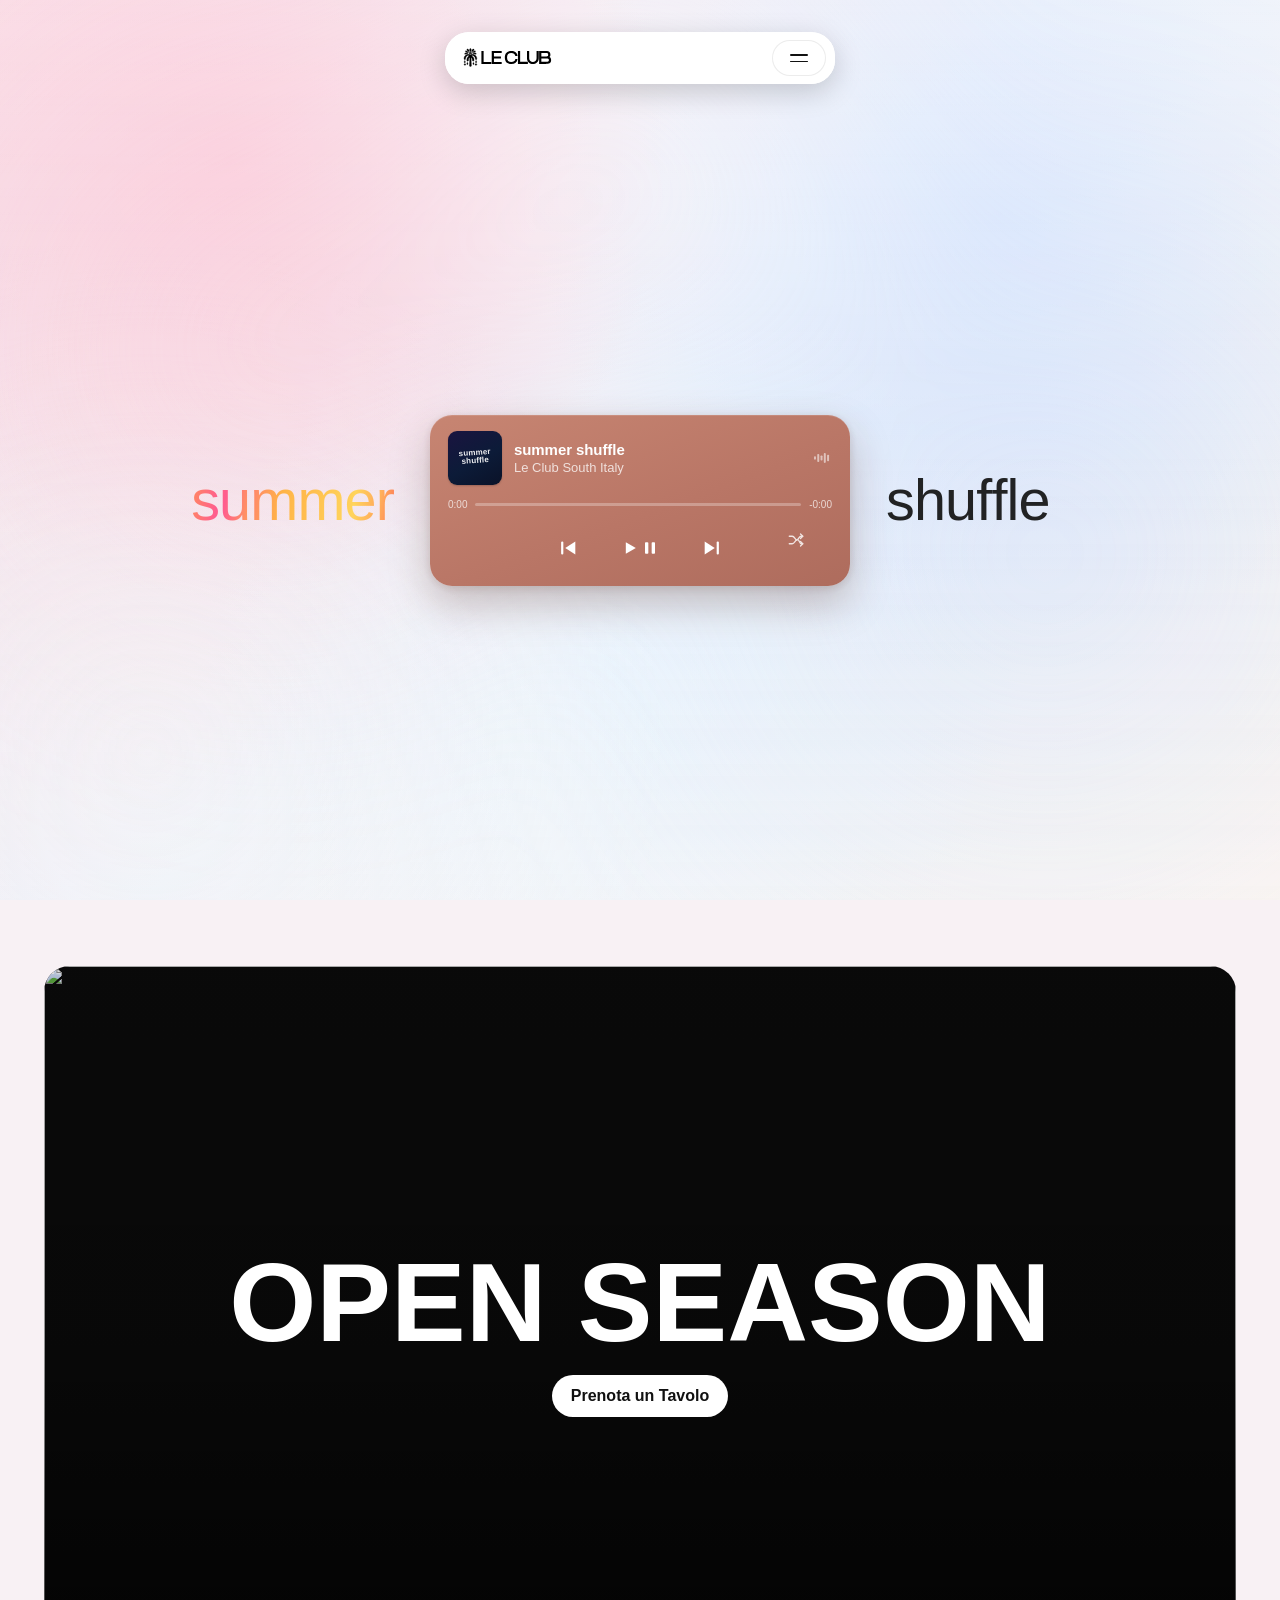
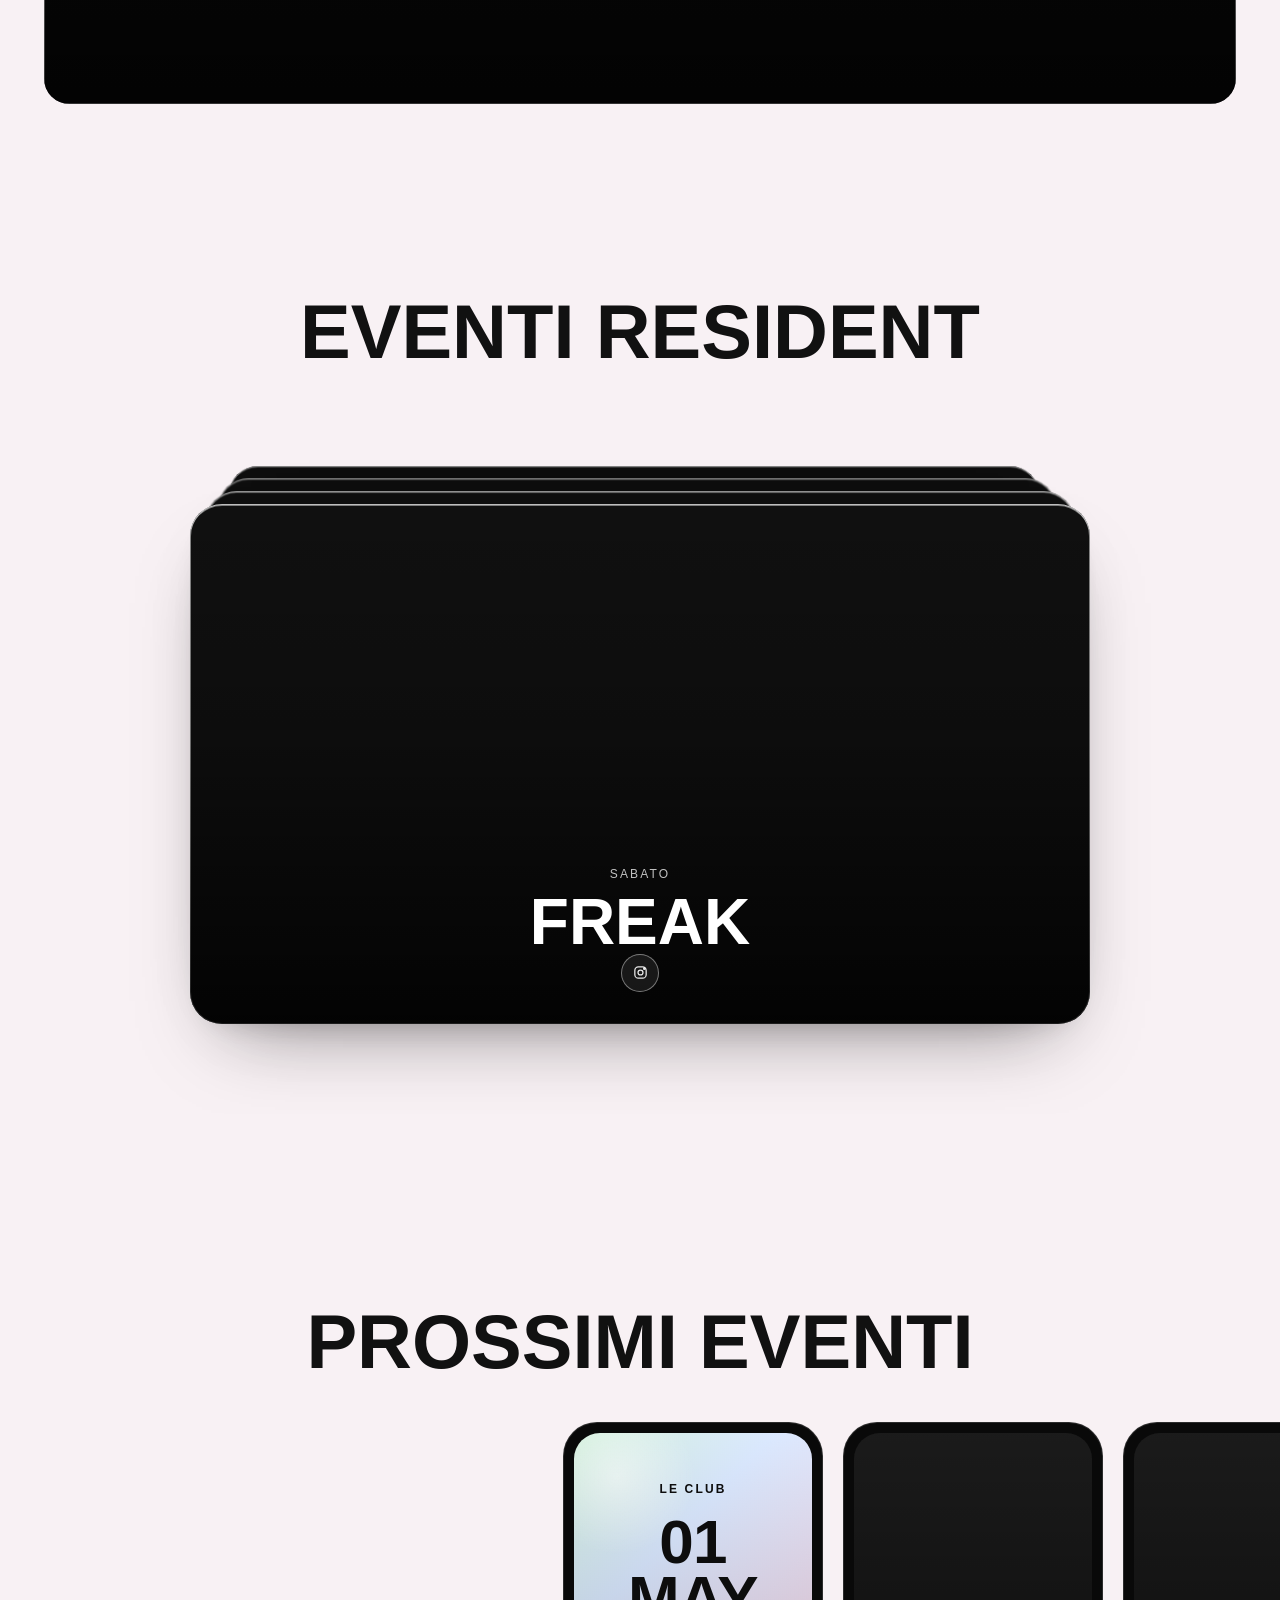
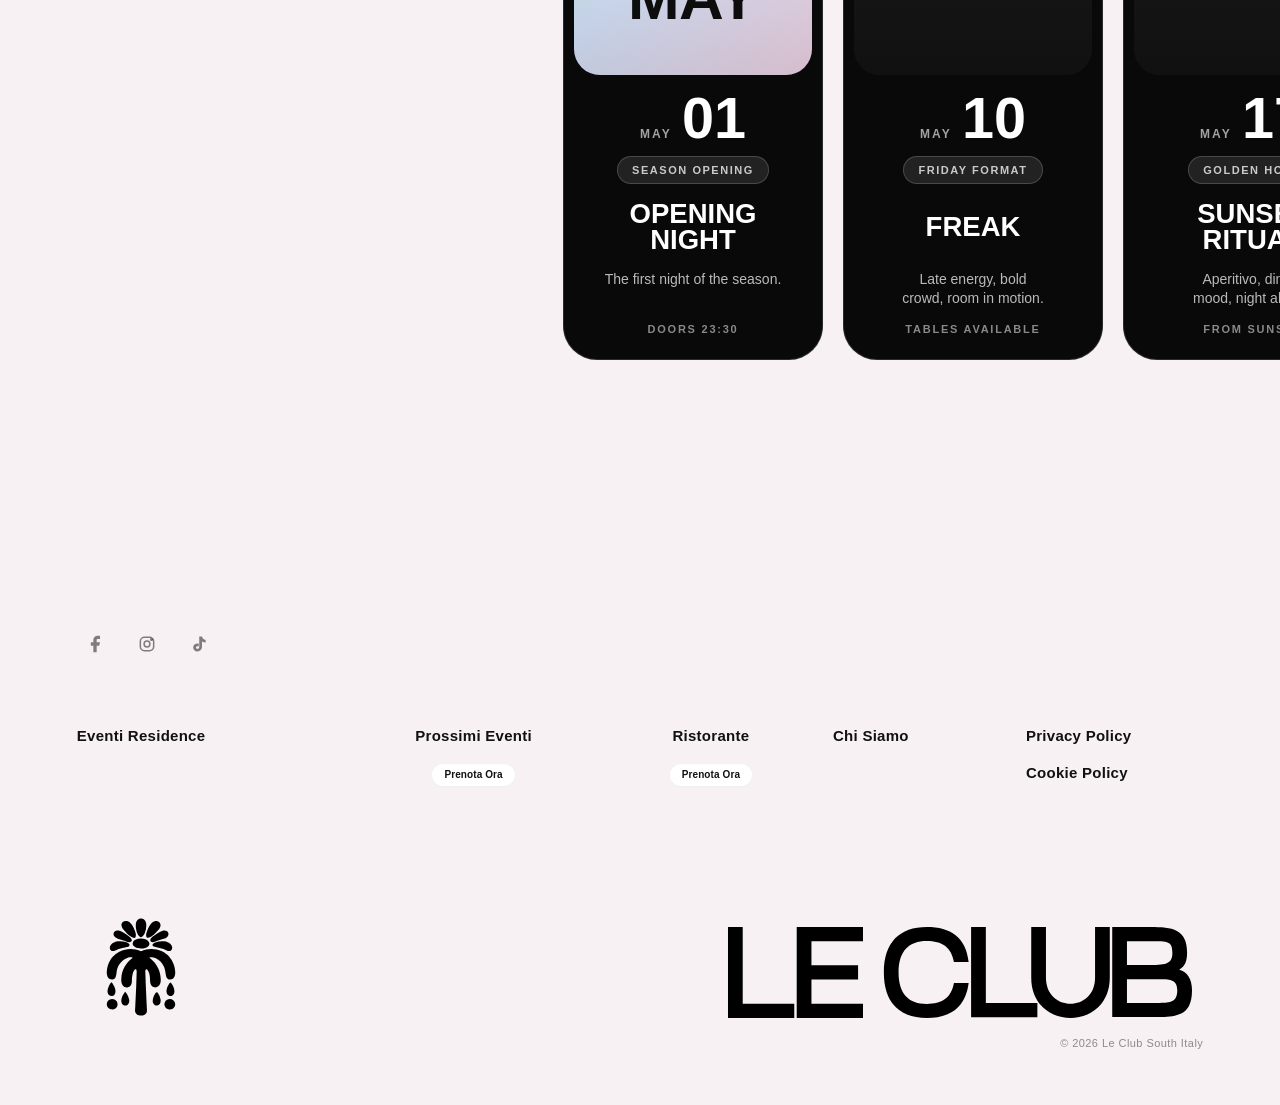
==== commit f68e7a4b: "fix logos and footer" ====
--- a/index.html
+++ b/index.html
@@ -5,21 +5,49 @@
 <meta name="viewport" content="width=device-width, initial-scale=1.0" />
 <meta name="description" content="Le Club South Italy: nightlife premium, eventi internazionali, ristorante, tavoli VIP e TicketSMS." />
 <title>Le Club South Italy | Premium Nightlife</title>
-<link rel="stylesheet" href="style.css?v=13" />
+<link rel="icon" type="image/svg+xml" href="assets/logos/leclub-symbol.svg" />
+<link rel="apple-touch-icon" href="assets/logos/leclub-symbol.svg" />
+<link rel="stylesheet" href="style.css?v=66" />
 </head>
-<body>
+<body class="landing-page site-page">
+<div class="site-gradient-bg" aria-hidden="true"></div>
 <div class="container">
-
 <div class="nav header-visible">
 <div class="nav-inner">
-<div class="logo"><img src="le-club-logo.svg" alt="Le Club South Italy" /></div>
-<a class="menu-toggle" href="mailto:vip@leclubsouthitaly.it">Prenota</a>
-</div>
-</div>
-
-</div>
-
-<div class="scroll-wrapper" style="position:relative; isolation:isolate;">
+<a class="logo" href="index.html" aria-label="Le Club South Italy home"><img src="assets/logos/leclub-header.svg" alt="Le Club" class="site-logo header-logo" /></a>
+<button class="menu-toggle" type="button" aria-label="Open menu" aria-expanded="false" aria-controls="menuOverlay"><span class="menu-burger" aria-hidden="true"><span></span><span></span></span></button>
+</div>
+<div class="menu-overlay" id="menuOverlay" aria-hidden="true" role="dialog" aria-modal="true" aria-label="Site navigation">
+<div class="menu-language-toggle" aria-label="Language selector">
+<a class="lang-option active" data-lang-value="it" href="?lang=it" lang="it" aria-current="true">IT</a>
+<a class="lang-option" data-lang-value="en" href="?lang=en" lang="en" aria-current="false">EN</a>
+</div>
+<nav class="menu-nav menu-clean-nav menu-focus-nav" aria-label="Overlay navigation">
+<a href="index.html#events" class="menu-link menu-clean-link menu-focus-link" data-i18n="nav.events">Events</a>
+<a href="index.html#upcoming-events" class="menu-link menu-clean-link menu-focus-link" data-i18n="nav.upcoming">Upcoming Events</a>
+<a href="restaurant.html" class="menu-link menu-clean-link menu-focus-link" data-i18n="nav.restaurant">Restaurant</a>
+<a href="about-us.html" class="menu-link menu-clean-link menu-focus-link" data-i18n="nav.about">About Us</a>
+<a href="#book-now" class="menu-link menu-book-btn" data-booking-open data-i18n="cta.bookNow">Book Now</a>
+</nav>
+<div class="menu-social" aria-label="Social links">
+<a class="menu-social-link" href="https://www.instagram.com/leclubsouthitaly" aria-label="Instagram" target="_blank" rel="noopener">
+<svg viewBox="0 0 24 24" aria-hidden="true" fill="none" stroke="currentColor" stroke-width="1.8" stroke-linecap="round" stroke-linejoin="round"><rect x="4" y="4" width="16" height="16" rx="5"/><circle cx="12" cy="12" r="3.5"/><circle cx="17.4" cy="6.6" r="1"/></svg>
+</a>
+<a class="menu-social-link" href="https://www.tiktok.com/@leclubsouthitaly" aria-label="TikTok" target="_blank" rel="noopener">
+<svg viewBox="0 0 24 24" aria-hidden="true" fill="currentColor"><path d="M15.6 3c.4 2.4 1.8 3.8 4.4 4.1v3.2c-1.6 0-3.1-.5-4.4-1.4v6.2c0 3.4-2.2 5.9-5.5 5.9-2.9 0-5.1-1.9-5.1-4.7 0-3 2.4-4.8 5.6-4.8.4 0 .8 0 1.1.1v3.3c-.3-.1-.7-.2-1.1-.2-1.3 0-2.2.6-2.2 1.6s.8 1.6 1.8 1.6c1.3 0 2.1-.8 2.1-2.5V3h3.3z"/></svg>
+</a>
+<a class="menu-social-link" href="https://www.facebook.com/leclublocri" aria-label="Facebook" target="_blank" rel="noopener">
+<svg viewBox="0 0 24 24" aria-hidden="true" fill="currentColor"><path d="M18 2h-3a5 5 0 0 0-5 5v3H7v4h3v8h4v-8h3l1-4h-4V7a1 1 0 0 1 1-1h3z"/></svg>
+</a>
+<a class="menu-social-link" href="mailto:info@leclubsouthitaly.it" aria-label="Mail">
+<svg viewBox="0 0 24 24" aria-hidden="true" fill="none" stroke="currentColor" stroke-width="1.8" stroke-linecap="round" stroke-linejoin="round"><rect x="3.5" y="5" width="17" height="14" rx="3"/><path d="M5 7l7 6 7-6"/></svg>
+</a>
+</div>
+</div>
+</div>
+</div>
+
+<div class="scroll-wrapper">
 
 <section class="sound-hero" aria-label="Summer shuffle" style="position:sticky;top:0;height:100vh;z-index:1;overflow:hidden;">
 <div class="sound-hero-stage">
@@ -101,7 +129,7 @@
 <div class="hero-content">
 <h1>OPEN SEASON</h1>
 <div class="hero-actions">
-<a class="btn primary" href="mailto:vip@leclubsouthitaly.it">Book a Table</a>
+<button class="btn primary" type="button" data-booking-open data-i18n="cta.bookTable">Book a Table</button>
 </div>
 </div>
 </div>
@@ -109,7 +137,7 @@
 
 <section class="section" id="events">
 <div class="section-head events-head">
-<h2>EVENTS</h2>
+<h2 data-i18n="home.eventsTitle">RESIDENCE EVENTS</h2>
 </div>
 
 <div class="events-stack-wrap">
@@ -120,26 +148,13 @@
 <span class="card-day">SABATO</span>
 <h2 class="card-title">FREAK</h2>
 <div class="card-socials" aria-label="FREAK social links">
-<a class="card-social-link" href="https://www.instagram.com/" target="_blank" rel="noopener" aria-label="FREAK on Instagram">
+<a class="card-social-link" href="https://www.instagram.com/freakshow.it" target="_blank" rel="noopener" aria-label="FREAK on Instagram">
 <svg viewBox="0 0 24 24" aria-hidden="true" fill="none" stroke="currentColor" stroke-width="1.8" stroke-linecap="round" stroke-linejoin="round">
 <rect x="4" y="4" width="16" height="16" rx="5"/>
 <circle cx="12" cy="12" r="3.5"/>
 <circle cx="17.4" cy="6.6" r="1"/>
 </svg>
 </a>
-<a class="card-social-link" href="https://www.tiktok.com/" target="_blank" rel="noopener" aria-label="FREAK on TikTok">
-<svg viewBox="0 0 24 24" aria-hidden="true" fill="currentColor">
-<path d="M15.6 3c.4 2.4 1.8 3.8 4.4 4.1v3.2c-1.6 0-3.1-.5-4.4-1.4v6.2c0 3.4-2.2 5.9-5.5 5.9-2.9 0-5.1-1.9-5.1-4.7 0-3 2.4-4.8 5.6-4.8.4 0 .8 0 1.1.1v3.3c-.3-.1-.7-.2-1.1-.2-1.3 0-2.2.6-2.2 1.6s.8 1.6 1.8 1.6c1.3 0 2.1-.8 2.1-2.5V3h3.3z"/>
-</svg>
-</a>
-<a class="card-social-link" href="https://www.deezer.com/playlist/5237028406" target="_blank" rel="noopener" aria-label="FREAK music playlist">
-<svg viewBox="0 0 24 24" aria-hidden="true" fill="currentColor">
-<rect x="4" y="13" width="3" height="6" rx="1"/>
-<rect x="9" y="9" width="3" height="10" rx="1"/>
-<rect x="14" y="5" width="3" height="14" rx="1"/>
-<rect x="19" y="11" width="3" height="8" rx="1"/>
-</svg>
-</a>
 </div>
 </div>
 </article>
@@ -150,26 +165,13 @@
 <span class="card-day">DOMENICA</span>
 <h2 class="card-title">SUNSET</h2>
 <div class="card-socials" aria-label="SUNSET social links">
-<a class="card-social-link" href="https://www.instagram.com/" target="_blank" rel="noopener" aria-label="SUNSET on Instagram">
+<a class="card-social-link" href="https://www.instagram.com/sunsetfestival.it" target="_blank" rel="noopener" aria-label="SUNSET on Instagram">
 <svg viewBox="0 0 24 24" aria-hidden="true" fill="none" stroke="currentColor" stroke-width="1.8" stroke-linecap="round" stroke-linejoin="round">
 <rect x="4" y="4" width="16" height="16" rx="5"/>
 <circle cx="12" cy="12" r="3.5"/>
 <circle cx="17.4" cy="6.6" r="1"/>
 </svg>
 </a>
-<a class="card-social-link" href="https://www.tiktok.com/" target="_blank" rel="noopener" aria-label="SUNSET on TikTok">
-<svg viewBox="0 0 24 24" aria-hidden="true" fill="currentColor">
-<path d="M15.6 3c.4 2.4 1.8 3.8 4.4 4.1v3.2c-1.6 0-3.1-.5-4.4-1.4v6.2c0 3.4-2.2 5.9-5.5 5.9-2.9 0-5.1-1.9-5.1-4.7 0-3 2.4-4.8 5.6-4.8.4 0 .8 0 1.1.1v3.3c-.3-.1-.7-.2-1.1-.2-1.3 0-2.2.6-2.2 1.6s.8 1.6 1.8 1.6c1.3 0 2.1-.8 2.1-2.5V3h3.3z"/>
-</svg>
-</a>
-<a class="card-social-link" href="https://www.deezer.com/playlist/5237028406" target="_blank" rel="noopener" aria-label="SUNSET music playlist">
-<svg viewBox="0 0 24 24" aria-hidden="true" fill="currentColor">
-<rect x="4" y="13" width="3" height="6" rx="1"/>
-<rect x="9" y="9" width="3" height="10" rx="1"/>
-<rect x="14" y="5" width="3" height="14" rx="1"/>
-<rect x="19" y="11" width="3" height="8" rx="1"/>
-</svg>
-</a>
 </div>
 </div>
 </article>
@@ -180,26 +182,13 @@
 <span class="card-day">MARTEDÌ</span>
 <h2 class="card-title">Serata Italiana</h2>
 <div class="card-socials" aria-label="Serata Italiana social links">
-<a class="card-social-link" href="https://www.instagram.com/" target="_blank" rel="noopener" aria-label="Serata Italiana on Instagram">
+<a class="card-social-link" href="https://www.instagram.com/serataitaliana_leclub" target="_blank" rel="noopener" aria-label="Serata Italiana on Instagram">
 <svg viewBox="0 0 24 24" aria-hidden="true" fill="none" stroke="currentColor" stroke-width="1.8" stroke-linecap="round" stroke-linejoin="round">
 <rect x="4" y="4" width="16" height="16" rx="5"/>
 <circle cx="12" cy="12" r="3.5"/>
 <circle cx="17.4" cy="6.6" r="1"/>
 </svg>
 </a>
-<a class="card-social-link" href="https://www.tiktok.com/" target="_blank" rel="noopener" aria-label="Serata Italiana on TikTok">
-<svg viewBox="0 0 24 24" aria-hidden="true" fill="currentColor">
-<path d="M15.6 3c.4 2.4 1.8 3.8 4.4 4.1v3.2c-1.6 0-3.1-.5-4.4-1.4v6.2c0 3.4-2.2 5.9-5.5 5.9-2.9 0-5.1-1.9-5.1-4.7 0-3 2.4-4.8 5.6-4.8.4 0 .8 0 1.1.1v3.3c-.3-.1-.7-.2-1.1-.2-1.3 0-2.2.6-2.2 1.6s.8 1.6 1.8 1.6c1.3 0 2.1-.8 2.1-2.5V3h3.3z"/>
-</svg>
-</a>
-<a class="card-social-link" href="https://www.deezer.com/playlist/5237028406" target="_blank" rel="noopener" aria-label="Serata Italiana music playlist">
-<svg viewBox="0 0 24 24" aria-hidden="true" fill="currentColor">
-<rect x="4" y="13" width="3" height="6" rx="1"/>
-<rect x="9" y="9" width="3" height="10" rx="1"/>
-<rect x="14" y="5" width="3" height="14" rx="1"/>
-<rect x="19" y="11" width="3" height="8" rx="1"/>
-</svg>
-</a>
 </div>
 </div>
 </article>
@@ -210,26 +199,13 @@
 <span class="card-day">GIOVEDÌ</span>
 <h2 class="card-title">TRAPPEATON</h2>
 <div class="card-socials" aria-label="TRAPPEATON social links">
-<a class="card-social-link" href="https://www.instagram.com/" target="_blank" rel="noopener" aria-label="TRAPPEATON on Instagram">
+<a class="card-social-link" href="https://www.instagram.com/trappaeton.it/" target="_blank" rel="noopener" aria-label="TRAPPEATON on Instagram">
 <svg viewBox="0 0 24 24" aria-hidden="true" fill="none" stroke="currentColor" stroke-width="1.8" stroke-linecap="round" stroke-linejoin="round">
 <rect x="4" y="4" width="16" height="16" rx="5"/>
 <circle cx="12" cy="12" r="3.5"/>
 <circle cx="17.4" cy="6.6" r="1"/>
 </svg>
 </a>
-<a class="card-social-link" href="https://www.tiktok.com/" target="_blank" rel="noopener" aria-label="TRAPPEATON on TikTok">
-<svg viewBox="0 0 24 24" aria-hidden="true" fill="currentColor">
-<path d="M15.6 3c.4 2.4 1.8 3.8 4.4 4.1v3.2c-1.6 0-3.1-.5-4.4-1.4v6.2c0 3.4-2.2 5.9-5.5 5.9-2.9 0-5.1-1.9-5.1-4.7 0-3 2.4-4.8 5.6-4.8.4 0 .8 0 1.1.1v3.3c-.3-.1-.7-.2-1.1-.2-1.3 0-2.2.6-2.2 1.6s.8 1.6 1.8 1.6c1.3 0 2.1-.8 2.1-2.5V3h3.3z"/>
-</svg>
-</a>
-<a class="card-social-link" href="https://www.deezer.com/playlist/5237028406" target="_blank" rel="noopener" aria-label="TRAPPEATON music playlist">
-<svg viewBox="0 0 24 24" aria-hidden="true" fill="currentColor">
-<rect x="4" y="13" width="3" height="6" rx="1"/>
-<rect x="9" y="9" width="3" height="10" rx="1"/>
-<rect x="14" y="5" width="3" height="14" rx="1"/>
-<rect x="19" y="11" width="3" height="8" rx="1"/>
-</svg>
-</a>
 </div>
 </div>
 </article>
@@ -240,7 +216,7 @@
 <section class="nights-section" id="upcoming-events" aria-label="Le Club Upcoming Events">
 <div class="nights-inner">
 <div class="nights-head">
-<h2>UPCOMING EVENTS</h2>
+<h2 data-i18n="home.upcomingTitle">UPCOMING EVENTS</h2>
 </div>
 
 <div class="nights-carousel is-initial" data-nights-carousel>
@@ -358,35 +334,121 @@
 
 <footer class="footer">
 <div class="container">
+<div class="footer-social">
+<a href="https://www.facebook.com/leclublocri" class="footer-social-link" aria-label="Facebook" target="_blank" rel="noopener">
+<svg viewBox="0 0 24 24" aria-hidden="true" fill="currentColor" width="20" height="20"><path d="M18 2h-3a5 5 0 0 0-5 5v3H7v4h3v8h4v-8h3l1-4h-4V7a1 1 0 0 1 1-1h3z"/></svg>
+</a>
+<a href="https://www.instagram.com/leclubsouthitaly" class="footer-social-link" aria-label="Instagram" target="_blank" rel="noopener">
+<svg viewBox="0 0 24 24" aria-hidden="true" fill="none" stroke="currentColor" stroke-width="1.8" stroke-linecap="round" stroke-linejoin="round" width="20" height="20"><rect x="4" y="4" width="16" height="16" rx="5"/><circle cx="12" cy="12" r="3.5"/><circle cx="17.4" cy="6.6" r="1"/></svg>
+</a>
+<a href="https://www.tiktok.com/@leclubsouthitaly" class="footer-social-link" aria-label="TikTok" target="_blank" rel="noopener">
+<svg viewBox="0 0 24 24" aria-hidden="true" fill="currentColor" width="20" height="20"><path d="M15.6 3c.4 2.4 1.8 3.8 4.4 4.1v3.2c-1.6 0-3.1-.5-4.4-1.4v6.2c0 3.4-2.2 5.9-5.5 5.9-2.9 0-5.1-1.9-5.1-4.7 0-3 2.4-4.8 5.6-4.8.4 0 .8 0 1.1.1v3.3c-.3-.1-.7-.2-1.1-.2-1.3 0-2.2.6-2.2 1.6s.8 1.6 1.8 1.6c1.3 0 2.1-.8 2.1-2.5V3h3.3z"/></svg>
+</a>
+</div>
 <div class="footer-grid">
-<div>
-<div class="footer-brand">Le Club</div>
-<p>Premium nightlife destination in South Italy. Dinner, club culture, international guests and private hospitality.</p>
-</div>
-<div>
-<h4>Explore</h4>
-<a href="#events">Upcoming events</a>
-</div>
-<div>
-<h4>Booking</h4>
-<a href="https://www.ticketsms.it/" target="_blank" rel="noopener">TicketSMS</a>
-<a href="mailto:vip@leclubsouthitaly.it">VIP tables</a>
-</div>
-<div>
-<h4>Social</h4>
-<a href="https://www.instagram.com/" target="_blank" rel="noopener">Instagram</a>
-<a href="https://www.tiktok.com/" target="_blank" rel="noopener">TikTok</a>
-<a href="mailto:info@leclubsouthitaly.it">Contact</a>
-</div>
-</div>
-<div class="footer-bottom">
-<span>&copy; 2026 Le Club South Italy</span>
-<span>Premium nightlife, restaurant and private events</span>
+<div class="footer-col footer-col-residence"><a href="index.html#events" data-i18n="footer.residence">Residence Events</a></div>
+<div class="footer-col footer-col-upcoming"><a href="index.html#upcoming-events" data-i18n="footer.upcoming">Upcoming Events</a><a class="footer-cta-btn" href="tel:+393287360528" data-i18n="footer.bookClub">Book Now</a></div>
+<div class="footer-col footer-col-restaurant"><a href="restaurant.html" data-i18n="footer.restaurant">Restaurant</a><a class="footer-cta-btn" href="tel:+393461056240" data-i18n="footer.bookRestaurant">Book Now</a></div>
+<div class="footer-col footer-col-about"><a href="about-us.html" data-i18n="footer.about">About Us</a></div>
+<div class="footer-col footer-col-legal">
+<a href="privacy-policy.html" data-i18n="footer.privacy">Privacy Policy</a>
+<a href="cookie-policy.html" data-i18n="footer.cookie">Cookie Policy</a>
+</div>
+</div>
+<div class="footer-bottom footer-brand-row" aria-label="Le Club brand">
+<a class="footer-signature-logo footer-brand-left" href="index.html" aria-label="Le Club South Italy home"><img src="assets/logos/leclub-symbol.svg" alt="Le Club" class="site-logo footer-mark" /></a>
+<img src="assets/logos/leclub-logotype.svg" alt="Le Club" class="site-logo footer-logotype" />
+<span class="footer-copyright">&copy; 2026 Le Club South Italy</span>
 </div>
 </div>
 </footer>
 
+<div class="booking-sheet" data-booking-sheet aria-hidden="true">
+<button class="booking-backdrop" type="button" data-booking-close aria-label="Close booking" data-i18n-aria-label="booking.close"></button>
+<div class="booking-panel" role="dialog" aria-modal="true" aria-labelledby="booking-title">
+<button class="booking-close" type="button" data-booking-close aria-label="Close booking" data-i18n="booking.close" data-i18n-aria-label="booking.close">Close</button>
+<p class="booking-kicker" data-i18n="booking.kicker">Reservations</p>
+<h2 id="booking-title" data-i18n="booking.title">Book Now</h2>
+<div class="booking-options">
+<a href="tel:+393287360528">
+<span data-i18n="booking.nightclubTable">Book Nightclub Table</span>
+<small data-i18n="booking.nightclubDetail">INFO: +39 328 736 0528</small>
+</a>
+<a href="tel:+393461056240">
+<span data-i18n="booking.restaurantTable">Book Restaurant Table</span>
+<small data-i18n="booking.restaurantDetail">INFO: +39 346 105 6240</small>
+</a>
+</div>
+</div>
+</div>
+
 <script>
+const menuToggle = document.querySelector('.menu-toggle');
+const menuOverlay = document.getElementById('menuOverlay');
+const navShell = document.querySelector('.nav');
+const bookingSheet = document.querySelector('[data-booking-sheet]');
+const bookingOpeners = document.querySelectorAll('[data-booking-open]');
+const bookingClosers = document.querySelectorAll('[data-booking-close]');
+
+const setMenuOpen = (open) => {
+if (!menuToggle || !menuOverlay) return;
+menuToggle.setAttribute('aria-expanded', String(open));
+menuToggle.setAttribute('aria-label', open ? 'Close menu' : 'Open menu');
+document.body.classList.toggle('menu-open', open);
+navShell?.classList.toggle('is-open', open);
+menuOverlay.classList.toggle('active', open);
+menuOverlay.setAttribute('aria-hidden', String(!open));
+};
+
+if (menuToggle && menuOverlay) {
+menuToggle.addEventListener('click', () => {
+const isOpen = menuToggle.getAttribute('aria-expanded') === 'true';
+setMenuOpen(!isOpen);
+});
+}
+
+document.addEventListener('click', (event) => {
+if (!document.body.classList.contains('menu-open')) return;
+if (event.target.closest('.nav') || event.target.closest('.menu-overlay')) return;
+setMenuOpen(false);
+});
+
+document.querySelectorAll('.menu-link').forEach((link) => {
+if (link.hasAttribute('data-booking-open')) return;
+link.addEventListener('click', (e) => {
+const href = link.getAttribute('href');
+if (href && href.startsWith('#')) {
+e.preventDefault();
+setMenuOpen(false);
+const target = document.querySelector(href);
+if (target) target.scrollIntoView({behavior:'smooth'});
+}
+});
+});
+
+const setBookingOpen = (open) => {
+if (!bookingSheet) return;
+bookingSheet.setAttribute('aria-hidden', String(!open));
+document.body.classList.toggle('booking-open', open);
+if (open) setMenuOpen(false);
+};
+
+bookingOpeners.forEach((opener) => {
+opener.addEventListener('click', (event) => {
+event.preventDefault();
+setBookingOpen(true);
+});
+});
+bookingClosers.forEach((closer) => {
+closer.addEventListener('click', () => setBookingOpen(false));
+});
+window.addEventListener('keydown', (event) => {
+if (event.key === 'Escape') {
+setMenuOpen(false);
+setBookingOpen(false);
+}
+});
+
 const header = document.querySelector('.nav');
 const eventsStack = document.querySelector('.events-stack');
 const eventCards = document.querySelectorAll('.event-card');
@@ -400,7 +462,7 @@
 const scrollDelta = currentScrollY - previousScrollY;
 const nearTop = currentScrollY < 96;
 
-if (nearTop) {
+if (nearTop || document.body.classList.contains('menu-open') || document.body.classList.contains('booking-open')) {
 header.classList.add('header-visible');
 header.classList.remove('header-hidden');
 previousScrollY = currentScrollY;
@@ -1368,6 +1430,9 @@
   soundHero.style.opacity = covered >= 1 ? '0' : String(1 - covered);
   soundHero.style.visibility = covered >= 1 ? 'hidden' : 'visible';
 });
+
 </script>
+
+<script src="leclub-i18n.js?v=6"></script>
 </body>
 </html>
--- a/style.css
+++ b/style.css
@@ -12,19 +12,86 @@
 --radius:20px;
 --shadow:0 24px 70px rgba(48,41,31,.12);
 --hero-offset:clamp(104px,9vw,140px);
+--mobile-shell-width:min(390px,calc(100vw - 56px));
+--menu-header-height:52px;
 }
 *{box-sizing:border-box}
-html{scroll-behavior:smooth;overflow-x:clip}
+html{min-height:100%;scroll-behavior:smooth;overflow-x:clip;background:#f8f1f4}
 body{
+position:relative;
+min-height:100%;
 margin:0;
 font-family:'SF Pro Display',-apple-system,BlinkMacSystemFont,sans-serif;
-background:
-radial-gradient(circle at 50% 34%,rgba(205,191,164,.14) 0%,rgba(205,191,164,0) 30%),
-radial-gradient(circle at 84% 62%,rgba(210,221,255,.18) 0%,rgba(210,221,255,0) 34%),
-radial-gradient(circle at 18% 78%,rgba(246,203,221,.14) 0%,rgba(246,203,221,0) 30%),
-linear-gradient(180deg,#fbfaf7 0%,var(--bg) 38%,#f4efe7 100%);
+background:linear-gradient(180deg,#fbfaf7 0%,var(--bg) 54%,#f4efe7 100%);
 color:var(--text);
 letter-spacing:0;
+}
+body.site-page,
+body.landing-page{
+background:transparent;
+overflow-x:clip;
+isolation:isolate;
+}
+body.booking-open{overflow:hidden}
+body.menu-open{overflow:hidden}
+.site-gradient-bg{
+position:fixed;
+inset:0;
+z-index:-1;
+pointer-events:none;
+overflow:hidden;
+background:
+radial-gradient(circle at 18% 18%,rgba(255,190,210,.62),transparent 34%),
+radial-gradient(circle at 78% 24%,rgba(210,226,255,.66),transparent 38%),
+radial-gradient(circle at 48% 72%,rgba(235,247,255,.76),transparent 44%),
+linear-gradient(135deg,#f8dce5 0%,#eef3fb 48%,#fff7f0 100%);
+}
+.site-gradient-bg::before,
+.site-gradient-bg::after{
+content:"";
+position:absolute;
+pointer-events:none;
+will-change:transform;
+}
+.site-gradient-bg::before{
+inset:-22%;
+background:
+radial-gradient(circle at 30% 42%,rgba(255,198,210,.34),transparent 30%),
+radial-gradient(circle at 72% 58%,rgba(175,205,255,.28),transparent 34%),
+radial-gradient(circle at 50% 28%,rgba(255,255,255,.34),transparent 28%);
+filter:blur(70px);
+animation:leclubGradientDrift 22s ease-in-out infinite alternate;
+}
+.site-gradient-bg::after{
+inset:-10%;
+background:
+radial-gradient(circle at 18% 78%,rgba(255,247,240,.36),transparent 34%),
+linear-gradient(180deg,rgba(255,255,255,.32),rgba(255,255,255,.08) 48%,rgba(238,243,251,.26));
+opacity:.72;
+}
+.container,
+.scroll-wrapper,
+.footer,
+.booking-sheet{
+position:relative;
+}
+body > .container:first-of-type{
+z-index:10050;
+pointer-events:none;
+}
+body > .site-gradient-bg + .container{
+z-index:10050;
+pointer-events:none;
+}
+body > .container:first-of-type .nav{
+pointer-events:auto;
+}
+body > .site-gradient-bg + .container .nav{
+pointer-events:auto;
+}
+@keyframes leclubGradientDrift{
+from{transform:translate3d(-1.5%,-1%,0) scale(1)}
+to{transform:translate3d(1.8%,1.4%,0) scale(1.045)}
 }
 a{color:inherit}
 button,input{font:inherit}
@@ -57,45 +124,323 @@
 .section-lead{max-width:430px;margin:0;color:var(--muted);font-size:17px;line-height:1.7}
 
 /* NAV */
-.nav{--header-top:32px;position:fixed;top:var(--header-top);left:50%;z-index:100;display:flex;justify-content:center;transform:translateX(-50%)}
-.nav.header-hidden .nav-inner{transform:translateY(calc(-100% - var(--header-top) - 12px))}
-.nav.header-visible .nav-inner{transform:translateY(0)}
+.nav{--header-top:32px;position:fixed;top:var(--header-top);left:0;right:0;z-index:10060;width:var(--mobile-shell-width);display:flex;flex-direction:column;align-items:stretch;margin:0 auto;transform:translateY(0);overflow:hidden;isolation:isolate;border-radius:24px;background:#fff;box-shadow:0 8px 28px rgba(0,0,0,.18);max-height:var(--menu-header-height);transition:transform .24s ease,max-height .3s cubic-bezier(.4,0,.2,1),box-shadow .3s ease;will-change:transform,max-height}
+.nav.header-hidden{pointer-events:none;transform:translateY(calc(-100% - var(--header-top) - 12px))}
+.nav.header-visible{transform:translateY(0)}
 .nav-inner{
-width:min(304px,calc(100vw - 56px));
+flex:0 0 var(--menu-header-height);
+min-height:var(--menu-header-height);
+width:100%;
 display:flex;
 align-items:center;
 justify-content:space-between;
-gap:10px;
-padding:6px 7px 6px 14px;
-border:1px solid var(--line);
+gap:14px;
+padding:8px 9px 8px 18px;
+border:none;
+border-radius:24px 24px 0 0;
+background:#fff;
+position:relative;
+z-index:2;
+}
+.logo{display:flex;align-items:center;min-width:0;text-decoration:none}
+.logo img{display:block;width:auto;height:22px;max-width:168px;transition:filter .32s cubic-bezier(.22,1,.36,1),opacity .32s cubic-bezier(.22,1,.36,1)}
+.site-logo{
+display:block;
+width:auto;
+height:auto;
+object-fit:contain;
+flex-shrink:0;
+}
+.logo .header-logo{
+display:block;
+width:clamp(74px,7vw,96px);
+height:auto;
+max-height:28px;
+object-fit:contain;
+flex-shrink:0;
+}
+.menu-toggle{
+min-width:54px;
+height:36px;
+display:inline-flex;
+align-items:center;
+justify-content:center;
+border:1px solid rgba(17,17,17,.08);
 border-radius:999px;
-background:rgba(255,255,255,.78);
-box-shadow:0 8px 20px rgba(48,41,31,.045);
-backdrop-filter:blur(12px);
-transition:transform .24s ease;
-will-change:transform;
-}
-.logo{display:flex;align-items:center;min-width:0}
-.logo img{display:block;width:auto;height:22px;max-width:168px}
-.menu-toggle{
-min-width:64px;
-height:28px;
-padding:0 12px;
-display:inline-flex;
-align-items:center;
-justify-content:center;
-border:1px solid var(--line);
-border-radius:999px;
-background:rgba(255,255,255,.72);
+background:#fff;
 color:#111;
-font-size:11px;
-font-weight:650;
+font-size:12px;
+font-weight:720;
 letter-spacing:.035em;
 text-decoration:none;
 box-shadow:none;
-transition:transform .2s ease,box-shadow .2s ease,background .2s ease;
-}
-.menu-toggle:hover{transform:translateY(-1px);background:#fff;box-shadow:0 6px 14px rgba(48,41,31,.06)}
+cursor:pointer;
+padding:0 15px;
+transition:transform .2s ease,box-shadow .2s ease,background .2s ease,color .32s cubic-bezier(.22,1,.36,1),border-color .32s cubic-bezier(.22,1,.36,1);
+}
+.menu-toggle:hover{transform:translateY(-1px);background:#fff;box-shadow:0 8px 18px rgba(28,24,18,.08)}
+.menu-burger{
+display:flex;
+flex-direction:column;
+justify-content:center;
+gap:5px;
+width:18px;
+height:18px;
+pointer-events:none;
+}
+.menu-burger span{
+display:block;
+width:18px;
+height:1.5px;
+border-radius:999px;
+background:currentColor;
+transform-origin:center;
+transition:transform .24s cubic-bezier(.4,0,.2,1),opacity .2s ease;
+}
+body.menu-open .menu-burger span:first-child{transform:translateY(3.25px) rotate(38deg)}
+body.menu-open .menu-burger span:last-child{transform:translateY(-3.25px) rotate(-38deg)}
+body.menu-open .nav,
+.nav.is-open{max-height:min(760px,calc(100vh - 64px));box-shadow:0 28px 80px rgba(0,0,0,.22)}
+body.menu-open .logo img{filter:none}
+body.menu-open .menu-toggle{
+background:rgba(17,17,17,.05);
+border-color:rgba(17,17,17,.1);
+color:#111;
+box-shadow:none;
+}
+body.menu-open .menu-toggle:hover{background:rgba(17,17,17,.08);box-shadow:none}
+
+/* MENU OVERLAY */
+.menu-overlay{
+position:relative;
+width:100%;
+background:#000;
+z-index:1;
+max-height:0;
+padding:0 28px;
+opacity:0;
+visibility:hidden;
+overflow:hidden;
+display:flex;
+flex-direction:column;
+justify-content:flex-start;
+pointer-events:none;
+transition:max-height .3s cubic-bezier(.4,0,.2,1),padding .3s cubic-bezier(.4,0,.2,1),opacity .2s ease,visibility .2s ease;
+}
+.menu-overlay.active{
+max-height:calc(100vh - var(--menu-header-height) - 64px);
+padding:28px 28px 26px;
+opacity:1;
+visibility:visible;
+pointer-events:auto !important;
+}
+.menu-overlay.active *{pointer-events:auto !important}
+.menu-overlay{
+scrollbar-width:none;
+-ms-overflow-style:none;
+}
+.menu-overlay::-webkit-scrollbar{
+width:0;
+height:0;
+display:none;
+}
+.menu-clean-nav,
+.menu-focus-nav{
+display:flex;
+flex-direction:column;
+justify-content:center;
+align-items:center;
+gap:30px;
+min-height:430px;
+padding:30px 28px 24px;
+text-align:center;
+position:relative;
+opacity:1;
+transform:none;
+transition:none;
+pointer-events:auto;
+z-index:5;
+}
+.menu-overlay.active .menu-clean-nav,
+.menu-overlay.active .menu-focus-nav{
+display:flex !important;
+opacity:1;
+visibility:visible !important;
+transform:none;
+pointer-events:auto !important;
+}
+.menu-overlay.active .menu-clean-link,
+.menu-overlay.active .menu-focus-link,
+.menu-overlay.active .menu-book-btn,
+.menu-overlay.active .menu-language-toggle{
+visibility:visible !important;
+opacity:1 !important;
+pointer-events:auto !important;
+}
+.menu-language-toggle{
+position:relative;
+display:inline-flex !important;
+align-items:center;
+justify-content:center;
+align-self:center;
+gap:2px;
+height:34px;
+margin:0 auto 8px;
+padding:3px;
+border:1px solid rgba(255,255,255,.14);
+border-radius:999px;
+background:rgba(255,255,255,.06);
+opacity:1;
+transform:translateY(0);
+pointer-events:auto;
+z-index:8;
+transition:border-color .2s ease,background .2s ease;
+}
+.menu-language-toggle .lang-option{
+display:inline-flex;
+align-items:center;
+justify-content:center;
+min-width:34px;
+height:26px;
+border:0;
+border-radius:999px;
+background:transparent;
+color:rgba(255,255,255,.52);
+text-decoration:none;
+font:inherit;
+font-size:11px;
+font-weight:760;
+letter-spacing:.08em;
+cursor:pointer;
+transition:background .2s ease,color .2s ease;
+}
+.menu-language-toggle .lang-option:hover{color:#fff}
+.menu-language-toggle .lang-option.active{background:#fff;color:#111}
+.menu-clean-link,
+.menu-focus-link{
+position:relative;
+display:block;
+width:100%;
+max-width:340px;
+margin:0 auto;
+padding:0;
+text-align:center;
+text-decoration:none;
+font-size:clamp(32px,7vw,46px);
+line-height:.98;
+font-weight:900;
+letter-spacing:-.055em;
+color:#fff;
+opacity:1;
+filter:none;
+transform:translateY(0);
+transition:
+transform .22s cubic-bezier(.4,0,.2,1),
+opacity .22s ease;
+}
+.menu-clean-link:nth-child(1),
+.menu-focus-link:nth-child(1),
+.menu-clean-link:nth-child(2),
+.menu-focus-link:nth-child(2),
+.menu-clean-link:nth-child(3),
+.menu-focus-link:nth-child(3),
+.menu-clean-link:nth-child(4),
+.menu-focus-link:nth-child(4){color:#fff;opacity:1}
+.menu-clean-link::after,
+.menu-focus-link::after{
+content:none;
+}
+.menu-clean-link:hover,
+.menu-clean-link:focus-visible,
+.menu-clean-link:active,
+.menu-focus-link:hover,
+.menu-focus-link:focus-visible,
+.menu-focus-link:active{
+color:#fff;
+opacity:.92;
+transform:translateY(-1px);
+outline:none;
+}
+.menu-clean-link:focus-visible,
+.menu-focus-link:focus-visible{
+box-shadow:0 0 0 2px rgba(255,255,255,.36);
+border-radius:8px;
+}
+.menu-book-btn{
+display:inline-flex;
+align-items:center;
+justify-content:center;
+margin:22px auto 0;
+padding:12px 22px;
+min-height:44px;
+border-radius:999px;
+background:#fff;
+color:#000;
+text-decoration:none;
+font-size:16px;
+line-height:1;
+font-weight:740;
+letter-spacing:-.02em;
+box-shadow:0 12px 30px rgba(0,0,0,.18);
+transition:
+transform .22s cubic-bezier(.4,0,.2,1),
+opacity .22s ease,
+box-shadow .22s ease;
+}
+.menu-book-btn::after{
+content:none;
+}
+.menu-book-btn:hover,
+.menu-book-btn:focus-visible,
+.menu-book-btn:active{
+transform:translateY(-1px);
+opacity:.96;
+outline:none;
+box-shadow:0 16px 36px rgba(0,0,0,.22);
+}
+.menu-book-btn:focus-visible{
+box-shadow:0 0 0 2px rgba(255,255,255,.36),0 16px 36px rgba(0,0,0,.22);
+}
+.menu-social{
+display:flex !important;
+align-items:center;
+justify-content:center;
+gap:24px;
+width:calc(100% - 48px);
+margin:28px auto 0;
+padding:20px 24px 24px;
+border-top:1px solid rgba(255,255,255,.1);
+opacity:0;
+visibility:hidden;
+transform:none;
+transition:transform .2s ease;
+pointer-events:none;
+flex:0 0 auto;
+position:relative;
+z-index:6;
+}
+.menu-overlay.active .menu-social{opacity:1 !important;visibility:visible !important;transform:none;pointer-events:auto}
+.menu-social-link,
+.menu-social a{
+width:34px;
+height:34px;
+display:inline-flex !important;
+align-items:center;
+justify-content:center;
+border:0;
+color:rgba(255,255,255,.72);
+background:transparent;
+text-decoration:none;
+opacity:1;
+transition:color .2s ease,transform .2s ease;
+}
+.menu-social-link:hover,
+.menu-social-link:focus-visible,
+.menu-social a:hover,
+.menu-social a:focus-visible{color:#fff;transform:translateY(-1px);outline:none}
+.menu-social svg,
+.menu-social i{width:18px;height:18px;display:block}
+.menu-social svg[fill="none"]{fill:none}
 
 /* SHARED */
 .btn{
@@ -109,6 +454,7 @@
 border-radius:999px;
 font-weight:720;
 text-decoration:none;
+cursor:pointer;
 transition:transform .2s ease,background .2s ease,border-color .2s ease,color .2s ease,box-shadow .2s ease,opacity .2s ease;
 }
 .btn:hover{transform:translateY(-2px);box-shadow:0 14px 28px rgba(48,41,31,.13)}
@@ -121,7 +467,6 @@
 .scroll-wrapper{
 width:100%;
 position:relative;
-isolation:isolate;
 padding:0 22px;
 box-sizing:border-box;
 }
@@ -366,6 +711,9 @@
 }
 
 @media(prefers-reduced-motion:reduce){
+.site-gradient-bg::before{
+animation:none;
+}
 .sound-hero-block{transform:none}
 .sound-label{animation:none;opacity:1;transform:none}
 }
@@ -587,7 +935,6 @@
 --hover-y:0px;
 --hover-z:0px;
 --hover-scale:1;
-box-shadow:0 2px 0 0 rgba(255,255,255,.45) inset,0 58px 104px -44px rgba(0,0,0,.5),0 22px 44px -30px rgba(0,0,0,.35);
 }
 .event-card::before{
 content:'';
@@ -694,20 +1041,9 @@
 z-index:3;
 width:100vw;
 margin:clamp(36px,6vw,88px) calc(50% - 50vw) 0;
-padding:clamp(86px,9vw,132px) 0 clamp(88px,9vw,134px);
+padding:clamp(86px,9vw,132px) 0 clamp(40px,4vw,72px);
 overflow:hidden;
-background:
-radial-gradient(circle at 10% 18%,rgba(202,235,210,.5) 0%,rgba(202,235,210,0) 35%),
-radial-gradient(circle at 88% 8%,rgba(210,221,255,.46) 0%,rgba(210,221,255,0) 38%),
-radial-gradient(circle at 50% 100%,rgba(246,203,221,.4) 0%,rgba(246,203,221,0) 46%),
-linear-gradient(180deg,rgba(248,246,242,0) 0%,rgba(239,247,234,.56) 24%,rgba(243,239,251,.54) 70%,rgba(244,239,231,0) 100%);
-}
-.nights-section::before{
-content:'';
-position:absolute;
-inset:0;
-background:linear-gradient(180deg,rgba(255,255,255,.12),rgba(255,255,255,.24) 42%,rgba(255,255,255,.04));
-pointer-events:none;
+background:transparent;
 }
 .nights-inner{
 position:relative;
@@ -768,14 +1104,14 @@
 border-radius:34px;
 background:#090909;
 border:1px solid rgba(255,255,255,.14);
-box-shadow:0 28px 76px rgba(24,28,32,.18),0 8px 22px rgba(24,28,32,.1);
+box-shadow:none;
 color:white;
 cursor:grab;
 user-select:none;
 -webkit-user-select:none;
 -webkit-user-drag:none;
 touch-action:pan-y;
-transition:transform .28s cubic-bezier(.22,1,.36,1),box-shadow .28s cubic-bezier(.22,1,.36,1);
+transition:transform .28s cubic-bezier(.22,1,.36,1);
 }
 .nights-carousel.is-dragging .night-card{cursor:grabbing}
 .nights-carousel.is-dragging .night-card:hover{transform:none}
@@ -785,8 +1121,7 @@
 -webkit-user-drag:none;
 }
 .night-card:hover{
-transform:translateY(-3px);
-box-shadow:0 34px 88px rgba(24,28,32,.22),0 10px 26px rgba(24,28,32,.12);
+cursor:grab;
 }
 .night-card-media{
 position:relative;
@@ -952,6 +1287,259 @@
 .detail strong{display:block;font-size:13px;font-weight:720;text-transform:uppercase}
 .detail span{display:block;margin-top:6px;color:var(--muted);font-size:13px;line-height:1.4}
 
+/* BOOKING */
+.booking-sheet{
+position:fixed;
+inset:0;
+z-index:200;
+display:grid;
+place-items:end center;
+padding:18px;
+pointer-events:none;
+opacity:0;
+visibility:hidden;
+transition:opacity .22s ease,visibility .22s ease;
+}
+.booking-open .booking-sheet{pointer-events:auto;opacity:1;visibility:visible}
+.booking-backdrop{
+position:absolute;
+inset:0;
+border:0;
+background:rgba(17,17,17,.38);
+backdrop-filter:blur(8px);
+cursor:pointer;
+}
+.booking-panel{
+position:relative;
+width:min(460px,100%);
+padding:24px;
+border:1px solid var(--line);
+border-radius:28px;
+background:rgba(255,255,255,.96);
+box-shadow:0 34px 90px rgba(17,17,17,.22);
+transform:translateY(18px);
+transition:transform .22s ease;
+}
+.booking-open .booking-panel{transform:translateY(0)}
+.booking-close{
+position:absolute;
+top:14px;
+right:14px;
+height:34px;
+padding:0 12px;
+border:1px solid var(--line);
+border-radius:999px;
+background:#fff;
+font-size:11px;
+font-weight:760;
+letter-spacing:.04em;
+text-transform:uppercase;
+cursor:pointer;
+}
+.booking-kicker{
+margin:0 0 8px;
+color:#8d8067;
+font-size:12px;
+font-weight:800;
+letter-spacing:.14em;
+text-transform:uppercase;
+}
+.booking-panel h2{
+margin:0 70px 18px 0;
+font-size:clamp(34px,8vw,48px);
+line-height:.95;
+text-transform:uppercase;
+}
+.booking-options{display:grid;gap:10px}
+.booking-options a{
+display:flex;
+flex-direction:column;
+gap:6px;
+min-height:78px;
+justify-content:center;
+padding:16px;
+border:1px solid var(--line);
+border-radius:18px;
+background:#fbfaf7;
+text-decoration:none;
+transition:transform .2s ease,border-color .2s ease,background .2s ease;
+}
+.booking-options a:hover{transform:translateY(-1px);border-color:#d9ccb4;background:#fff}
+.booking-options span{font-size:16px;font-weight:780;color:#111}
+.booking-options small{color:var(--muted);font-size:13px;line-height:1.35}
+.booking-note{margin:14px 0 0;color:var(--muted);font-size:12px;line-height:1.5}
+
+/* RESTAURANT PAGE */
+.restaurant-page{background:transparent;color:var(--text)}
+.restaurant-main{overflow:hidden}
+.restaurant-hero{
+position:relative;
+min-height:72vh;
+display:grid;
+align-items:end;
+padding:124px 22px 34px;
+overflow:hidden;
+border-radius:clamp(14px,2vw,28px);
+color:#fff;
+}
+.restaurant-hero img{
+position:absolute;
+inset:0;
+width:100%;
+height:100%;
+object-fit:cover;
+filter:saturate(.9) contrast(1.02) brightness(.86);
+}
+.restaurant-hero::after{
+content:"";
+position:absolute;
+inset:0;
+background:linear-gradient(180deg,rgba(0,0,0,.12),rgba(0,0,0,.64));
+}
+.restaurant-hero-content{
+position:relative;
+z-index:1;
+width:min(1180px,100%);
+margin:0 auto;
+}
+.restaurant-hero h1{
+max-width:780px;
+margin:0;
+font-size:clamp(52px,10vw,124px);
+line-height:.88;
+font-weight:760;
+text-transform:uppercase;
+}
+.restaurant-hero p{max-width:520px;margin:18px 0 0;color:rgba(255,255,255,.78);font-size:clamp(16px,2vw,20px);line-height:1.6}
+.restaurant-section{
+width:min(1180px,calc(100% - 44px));
+margin:0 auto;
+padding:clamp(72px,9vw,118px) 0 0;
+}
+.restaurant-intro{
+display:grid;
+grid-template-columns:1fr 1fr;
+gap:clamp(28px,6vw,78px);
+align-items:start;
+}
+.restaurant-section h2{
+margin:0;
+font-size:clamp(36px,6vw,76px);
+line-height:.94;
+font-weight:760;
+text-transform:uppercase;
+}
+.restaurant-section p{margin:0;color:var(--muted);font-size:17px;line-height:1.75}
+.restaurant-features{
+display:grid;
+grid-template-columns:repeat(3,1fr);
+gap:14px;
+}
+.restaurant-feature{
+padding:24px;
+border-top:1px solid var(--line);
+}
+.restaurant-feature strong{display:block;margin-bottom:10px;font-size:13px;letter-spacing:.14em;text-transform:uppercase}
+.restaurant-feature span{display:block;color:var(--muted);font-size:15px;line-height:1.6}
+.restaurant-gallery{
+display:grid;
+grid-template-columns:1.25fr .75fr;
+gap:14px;
+}
+.restaurant-gallery img{
+width:100%;
+height:100%;
+min-height:340px;
+object-fit:cover;
+border-radius:22px;
+filter:saturate(.92) contrast(1.02);
+}
+.restaurant-gallery img:first-child{min-height:560px}
+.restaurant-cta{
+display:flex;
+align-items:center;
+justify-content:space-between;
+gap:28px;
+padding-bottom:clamp(72px,9vw,118px);
+}
+.restaurant-cta p{max-width:520px;margin-top:14px}
+.restaurant-cta-actions{
+display:flex;
+align-items:center;
+justify-content:flex-end;
+gap:10px;
+flex-wrap:wrap;
+}
+.restaurant-menu-link{
+background:transparent;
+color:#111;
+border-color:rgba(17,17,17,.16);
+box-shadow:none;
+}
+.restaurant-menu-link:hover{
+background:rgba(255,255,255,.56);
+border-color:rgba(17,17,17,.24);
+box-shadow:0 14px 28px rgba(48,41,31,.08);
+}
+
+/* CHI SIAMO PAGE */
+.about-page{
+background:transparent;
+color:#f8f6f2;
+}
+.about-page .nav{box-shadow:0 8px 28px rgba(0,0,0,.32)}
+.about-main{
+min-height:auto;
+display:block;
+padding:clamp(128px,14vw,178px) 0 clamp(68px,9vw,118px);
+background:transparent;
+overflow:hidden;
+}
+.about-shell{
+width:min(1120px,calc(100% - 44px));
+margin:clamp(18px,3vw,30px) auto 0;
+display:grid;
+grid-template-columns:.78fr 1.22fr;
+gap:clamp(26px,6vw,84px);
+align-items:center;
+padding:clamp(26px,4.5vw,54px);
+border:1px solid rgba(255,255,255,.12);
+border-radius:clamp(18px,2.2vw,30px);
+background:rgba(7,7,7,.86);
+box-shadow:0 26px 70px rgba(26,21,17,.18);
+backdrop-filter:blur(18px);
+}
+.about-kicker{
+margin:0 0 16px;
+color:rgba(205,191,164,.92);
+font-size:12px;
+font-weight:820;
+letter-spacing:.16em;
+text-transform:uppercase;
+}
+.about-main h1{
+margin:0;
+font-size:clamp(58px,11vw,136px);
+line-height:.86;
+font-weight:820;
+letter-spacing:-.035em;
+}
+.about-copy{
+display:grid;
+gap:18px;
+max-width:620px;
+}
+.about-copy p{
+margin:0;
+color:rgba(248,246,242,.78);
+font-size:clamp(17px,2vw,22px);
+line-height:1.62;
+}
+.about-copy strong{color:#fff;font-weight:760}
+.about-actions{margin-top:14px}
+.about-actions .btn.primary{background:#fff;color:#111;border-color:#fff}
+.about-page .footer{margin-top:0}
+
 /* LOCATION */
 .location{
 display:grid;
@@ -998,37 +1586,234 @@
 
 /* FOOTER */
 .footer{
-margin-top:clamp(92px,8vw,132px);
-padding:34px 0 10px;
-border-top:1px solid var(--line);
+margin-top:clamp(48px,6vw,96px);
+padding:clamp(72px,8vw,120px) 0 0;
+border-top:0;
+overflow:hidden;
+}
+.footer > .container{
+width:min(1800px,100%);
+padding-left:clamp(32px,6vw,120px);
+padding-right:clamp(32px,6vw,120px);
+}
+.footer-social{
+display:flex;
+gap:16px;
+margin-bottom:clamp(40px,5vw,68px);
+}
+.footer .footer-social-link{
+display:inline-flex;
+align-items:center;
+justify-content:center;
+width:36px;
+height:36px;
+color:rgba(17,17,17,.52);
+text-decoration:none;
+margin:0;
+transition:color .2s ease,transform .2s ease;
+}
+.footer .footer-social-link:hover,
+.footer .footer-social-link:focus-visible{
+color:var(--text);
+transform:translateY(-1px);
+outline:none;
 }
 .footer-grid{
 display:grid;
-grid-template-columns:1.3fr repeat(3,1fr);
-gap:24px;
+grid-template-columns:minmax(100px,1.3fr) minmax(100px,1.3fr) minmax(80px,.8fr) minmax(80px,.8fr) minmax(100px,1fr);
+column-gap:clamp(24px,4vw,72px);
 align-items:start;
 }
-.footer-brand{font-size:24px;font-weight:760;letter-spacing:.12em;text-transform:uppercase}
-.footer p{max-width:360px;margin:12px 0 0;color:var(--muted);line-height:1.6}
-.footer h4{margin:0 0 12px;color:#8d8067;font-size:12px;letter-spacing:.14em;text-transform:uppercase}
-.footer a{display:block;margin:9px 0;color:#5f5a53;text-decoration:none}
-.footer a:hover{color:var(--text)}
+.footer-col{
+display:flex;
+flex-direction:column;
+align-items:flex-start;
+gap:clamp(16px,1.4vw,24px);
+min-width:0;
+}
+.footer a{display:block;margin:0;color:#111;text-decoration:none}
+.footer a:hover{color:#111}
+.footer-col a{
+font-size:clamp(15px,1.08vw,18px);
+line-height:1.28;
+font-weight:790;
+letter-spacing:.018em;
+color:#111;
+transition:color .2s ease,opacity .2s ease,transform .2s ease;
+}
+.footer-col-upcoming,
+.footer-col-restaurant{
+align-items:center;
+}
+.footer-col > a:not(.footer-cta-btn){white-space:nowrap}
+.footer-col a:hover,
+.footer-col a:focus-visible{
+color:#111;
+opacity:.78;
+transform:translateY(-1px);
+outline:none;
+}
+.footer-col .footer-cta-btn{
+display:inline-flex;
+align-items:center;
+justify-content:center;
+width:auto;
+min-width:0;
+height:auto;
+min-height:0;
+padding:6px 12px;
+font-size:10px;
+line-height:1;
+font-weight:800;
+letter-spacing:.01em;
+text-transform:none;
+color:#111;
+background:#fff;
+border:1px solid rgba(17,17,17,.06);
+border-radius:999px;
+text-decoration:none;
+white-space:nowrap;
+box-shadow:none;
+transition:background .2s ease,color .2s ease,border-color .2s ease,transform .15s ease;
+}
+.footer-col .footer-cta-btn:hover,
+.footer-col .footer-cta-btn:focus-visible{
+background:#fff;
+color:#111;
+border-color:rgba(17,17,17,.12);
+transform:translateY(-1px);
+outline:none;
+}
 .footer-bottom{
-display:flex;
-justify-content:space-between;
-gap:18px;
-margin-top:38px;
-padding-top:18px;
-border-top:1px solid var(--line);
+display:grid;
+grid-template-columns:auto minmax(0,1fr);
+align-items:end;
+gap:0 clamp(24px,6vw,82px);
+margin-top:clamp(72px,9vw,120px);
+padding-bottom:clamp(18px,3vw,34px);
 color:var(--muted);
 font-size:13px;
+}
+.footer-brand-row{
+width:100%;
+align-items:end;
+overflow:visible;
+}
+.footer-brand-left{
+display:flex;
+align-items:flex-end;
+justify-content:flex-start;
+justify-self:start;
+align-self:end;
+flex:0 0 auto;
+overflow:visible;
+}
+.footer-signature-logo{
+display:inline-flex;
+align-items:center;
+justify-content:flex-start;
+align-self:end;
+width:max-content;
+margin:0;
+color:var(--text);
+text-decoration:none;
+overflow:visible;
+}
+.footer-signature-logo img{
+display:block;
+width:auto;
+height:clamp(22px,2.6vw,34px);
+max-width:180px;
+}
+.footer-signature-logo .footer-mark{
+display:block;
+width:auto;
+height:clamp(90px,10vw,150px);
+max-width:none;
+object-fit:contain;
+overflow:visible;
+flex-shrink:0;
+}
+.footer-logotype{
+display:block;
+justify-self:end;
+align-self:end;
+width:clamp(320px,38vw,620px);
+height:auto;
+margin-left:auto;
+object-fit:contain;
+}
+.footer-copyright{
+grid-column:2;
+justify-self:end;
+align-self:end;
+text-align:right;
+color:rgba(25,25,25,.48);
+font-size:clamp(11px,.72vw,12px);
+letter-spacing:.04em;
+margin-top:6px;
+}
+
+/* LEGAL PAGES */
+.legal-page{
+max-width:760px;
+margin:120px auto 80px;
+padding:0 40px;
+}
+.legal-page h1{
+font-size:clamp(32px,5vw,48px);
+font-weight:800;
+margin:0 0 8px;
+color:var(--text);
+}
+.legal-intro{
+font-size:14px;
+color:var(--muted);
+margin:0 0 48px;
+}
+.legal-section{margin:0 0 36px}
+.legal-section h2{
+font-size:20px;
+font-weight:700;
+margin:0 0 14px;
+color:var(--text);
+}
+.legal-section h3{
+font-size:16px;
+font-weight:600;
+margin:20px 0 10px;
+color:var(--text);
+}
+.legal-section p{
+font-size:16px;
+line-height:1.75;
+color:#444;
+margin:0 0 14px;
+}
+.legal-section ul{
+margin:12px 0;
+padding-left:22px;
+}
+.legal-section li{
+font-size:16px;
+line-height:1.7;
+color:#444;
+margin-bottom:6px;
+}
+.legal-section a{color:var(--text);text-decoration:underline}
+.legal-section a:hover{color:var(--muted)}
+@media(max-width:560px){
+.legal-page{margin:100px auto 60px;padding:0 20px}
+.legal-section h2{font-size:18px}
 }
 
 /* RESPONSIVE */
 @media(max-width:980px){
 .container{padding:16px}
+:root{--mobile-shell-width:min(390px,calc(100vw - 32px))}
 .nav{--header-top:22px}
-.nav-inner{width:min(316px,calc(100vw - 32px))}
+body.menu-open .nav,
+.nav.is-open{max-height:min(760px,calc(100vh - 44px))}
 .hero{height:82vh;min-height:unset}
 .sound-hero{height:100vh}
 .sound-hero-stage{min-height:100vh}
@@ -1042,7 +1827,21 @@
 .event-card{width:min(88vw,720px);height:clamp(300px,52vw,420px)}
 .night-card{flex:0 0 var(--card-width,260px)}
 .feature-media,.map-card{min-height:420px}
-.footer-grid{grid-template-columns:1fr 1fr}
+.footer-grid{
+grid-template-columns:minmax(80px,1.2fr) minmax(80px,1.2fr) minmax(60px,.7fr) minmax(60px,.7fr) minmax(80px,.9fr);
+column-gap:clamp(18px,3vw,42px);
+}
+.restaurant-intro,.restaurant-gallery,.restaurant-cta{grid-template-columns:1fr;display:grid}
+.restaurant-features{grid-template-columns:1fr}
+.restaurant-gallery img,.restaurant-gallery img:first-child{min-height:360px}
+.about-shell{grid-template-columns:1fr}
+}
+@media(max-width:480px){
+.site-gradient-bg::before{filter:blur(26px);animation-duration:28s}
+.menu-clean-nav,.menu-focus-nav{gap:26px;min-height:395px;padding:28px 22px 24px}
+.menu-clean-link,.menu-focus-link{max-width:300px;font-size:clamp(30px,8.4vw,40px)}
+.menu-book-btn{margin-top:18px;padding:11px 20px;min-height:42px;font-size:15px}
+.menu-social{gap:22px;width:calc(100% - 40px);margin-top:24px;padding:18px 20px 22px}
 }
 @media(max-width:699px){
 #events{
@@ -1062,11 +1861,20 @@
 }
 @media(max-width:560px){
 .container{padding:12px}
-:root{--hero-offset:72px}
-.nav-inner{padding-left:12px}
+:root{--hero-offset:72px;--mobile-shell-width:calc(100vw - 24px);--menu-header-height:56px}
+.nav{--header-top:12px}
+.nav-inner{padding:9px 9px 9px 15px}
+.menu-overlay{padding:0 22px}
+.menu-overlay.active{padding:22px 22px;max-height:calc(100vh - var(--menu-header-height) - 24px)}
+body.menu-open .nav,
+.nav.is-open{max-height:min(720px,calc(100vh - 24px))}
 .logo img{height:20px;max-width:132px}
+.logo .header-logo{width:clamp(66px,18vw,84px);height:auto;max-height:26px}
+.menu-toggle{height:38px;min-width:54px}
+.scroll-wrapper{padding:0 12px}
 .hero,.feature-media,.feature-copy,.location-panel,.map-card{border-radius:14px}
-.hero{height:82vh;min-height:unset}
+.hero{width:calc(100% - 24px);height:78vh;min-height:560px;margin-top:8px}
+.hero h1{font-size:clamp(52px,16vw,76px)}
 .sound-hero{height:100vh}
 .sound-hero-stage{
 min-height:100vh;
@@ -1077,9 +1885,9 @@
 .hero-overlay{padding:28px 20px}
 .hero-actions{width:100%}
 .hero-actions .btn{width:100%}
-.events-stack{height:420px}
-.event-card{width:calc(100vw - 32px);height:clamp(220px,58vw,300px);border-radius:20px}
-.nights-section{margin-top:30px;padding:68px 0 86px}
+.events-stack{height:570px}
+.event-card{width:calc(100vw - 32px);height:clamp(460px,58vw,500px);border-radius:20px}
+.nights-section{margin-top:28px;padding:62px 0 40px}
 .nights-head{width:calc(100% - 28px)}
 .nights-track{gap:14px;padding-left:16px;padding-right:16px}
 .night-card{min-height:510px;border-radius:30px}
@@ -1091,9 +1899,115 @@
 .card-title{font-size:clamp(24px,8vw,40px)}
 .card-social-link{width:36px;height:36px}
 .detail-grid,.footer-grid{grid-template-columns:1fr}
-.location-list div,.map-label,.footer-bottom{display:block}
+.footer{
+margin-top:36px;
+padding:52px 0 0;
+}
+.footer > .container{
+padding-left:18px;
+padding-right:18px;
+}
+.footer-social{
+justify-content:center;
+margin-bottom:clamp(44px,8vw,64px);
+}
+.footer-grid{
+display:flex;
+flex-direction:column;
+gap:0;
+}
+.footer-col{
+flex-direction:row;
+flex-wrap:wrap;
+align-items:flex-start;
+gap:4px 0;
+padding:14px 0;
+border-bottom:1px solid rgba(17,17,17,.06);
+}
+.footer-col-legal{
+flex-direction:column;
+align-items:flex-start;
+gap:10px;
+border-bottom:none;
+padding-bottom:0;
+}
+.footer-col a{
+font-size:clamp(16px,4.25vw,18px);
+line-height:1.26;
+font-weight:790;
+letter-spacing:.01em;
+}
+	.footer-col .footer-cta-btn{
+	width:auto;
+	min-width:0;
+	height:auto;
+	min-height:0;
+	padding:5px 10px;
+	border-radius:999px;
+	font-size:9px;
+	line-height:1;
+	font-weight:800;
+	letter-spacing:.01em;
+	text-align:center;
+	white-space:nowrap;
+	background:#fff;
+	color:#111;
+	border-color:rgba(17,17,17,.06);
+}
+.footer-col-upcoming,
+.footer-col-restaurant{
+display:grid;
+grid-template-columns:minmax(0,1fr) auto;
+align-items:center;
+gap:10px;
+}
+.footer-col-upcoming .footer-cta-btn,
+.footer-col-restaurant .footer-cta-btn{
+justify-self:end;
+align-self:center;
+}
+.footer-bottom{
+grid-template-columns:auto 1fr;
+margin-top:44px;
+gap:0 18px;
+padding-bottom:0;
+}
+.footer-signature-logo{
+justify-self:start;
+align-self:end;
+margin-bottom:0;
+}
+.footer-signature-logo img{height:22px;max-width:132px}
+.footer-signature-logo .footer-mark{width:auto;height:clamp(64px,18vw,96px);max-width:none;overflow:visible}
+.footer-logotype{width:clamp(190px,58vw,340px)}
+.footer-copyright{
+grid-column:2;
+justify-self:end;
+text-align:right;
+margin-top:4px;
+}
+.footer p{max-width:none}
+.location-list div,.map-label{display:block}
 .location-list span{display:block;text-align:left;margin-top:5px}
 .map-label .btn{margin-top:14px;width:100%}
+.booking-sheet{padding:10px;place-items:end center}
+.booking-panel{padding:22px 18px 18px;border-radius:24px}
+.booking-options a{min-height:82px}
+.restaurant-hero{min-height:68vh;padding:100px 16px 26px}
+.restaurant-hero h1{font-size:clamp(38px,13vw,58px);letter-spacing:-.035em}
+.restaurant-section{width:calc(100% - 32px);padding-top:68px}
+.restaurant-feature{padding:20px 0}
+.restaurant-gallery img,.restaurant-gallery img:first-child{min-height:300px;border-radius:18px}
+.restaurant-cta{gap:20px;padding-bottom:76px}
+.restaurant-cta .btn{width:100%}
+.about-main{padding:112px 0 62px}
+.about-shell{
+width:calc(100% - 32px);
+grid-template-columns:1fr;
+padding:24px;
+}
+.about-copy{gap:16px}
+.about-actions .btn{width:100%}
 }
 
 @media(prefers-reduced-motion:reduce){
@@ -1104,4 +2018,53 @@
 --reveal-z:0px;
 --reveal-rotate-x:0deg;
 }
-}
+.menu-clean-link,
+.menu-focus-link,
+.menu-book-btn{
+transition:none;
+}
+.menu-clean-link::after,
+.menu-focus-link::after,
+.menu-book-btn::after{
+transition:none;
+}
+}
+@media(max-width:380px){
+.menu-clean-nav,.menu-focus-nav{gap:23px;min-height:370px;padding:24px 18px 20px}
+.menu-clean-link,.menu-focus-link{max-width:280px;font-size:clamp(28px,8.2vw,36px)}
+.menu-book-btn{margin-top:16px;padding:10px 18px;min-height:40px;font-size:14px}
+.menu-social{gap:20px;width:calc(100% - 36px);margin-top:22px;padding:16px 18px 20px}
+}
+
+/* ABOUT HERO */
+.about-hero{
+position:relative;
+width:min(1120px,calc(100% - 44px));
+min-height:clamp(330px,48vw,560px);
+display:grid;
+align-items:end;
+margin:0 auto;
+padding:clamp(86px,12vw,138px) clamp(20px,4vw,44px) clamp(28px,5vw,48px);
+overflow:hidden;
+border-radius:clamp(18px,2.2vw,30px);
+color:#fff;
+box-shadow:0 30px 90px rgba(24,20,18,.22);
+}
+.about-hero-media,
+.about-hero img{position:absolute;inset:0;width:100%;height:100%;object-fit:cover;filter:saturate(.9) contrast(1.02) brightness(.86)}
+.about-hero-media{
+background:
+radial-gradient(circle at 22% 18%,rgba(255,255,255,.24),transparent 26%),
+radial-gradient(circle at 78% 24%,rgba(205,191,164,.22),transparent 34%),
+linear-gradient(140deg,#050505 0%,#15110d 45%,#2a2118 100%);
+}
+.about-hero::after{content:"";position:absolute;inset:0;background:linear-gradient(180deg,rgba(0,0,0,.08),rgba(0,0,0,.62))}
+.about-hero-content{position:relative;z-index:1;width:min(1180px,100%);margin:0 auto}
+.about-hero h1{max-width:780px;margin:0;font-size:clamp(52px,10vw,124px);line-height:.88;font-weight:760;text-transform:uppercase}
+.about-hero p{max-width:520px;margin:18px 0 0;color:rgba(255,255,255,.78);font-size:clamp(16px,2vw,20px);line-height:1.6}
+.about-cta-events{margin-top:24px}
+
+@media(max-width:560px){
+.about-hero{width:calc(100% - 32px);min-height:390px;padding:106px 20px 30px}
+.about-hero h1{font-size:clamp(54px,17vw,78px)}
+}
